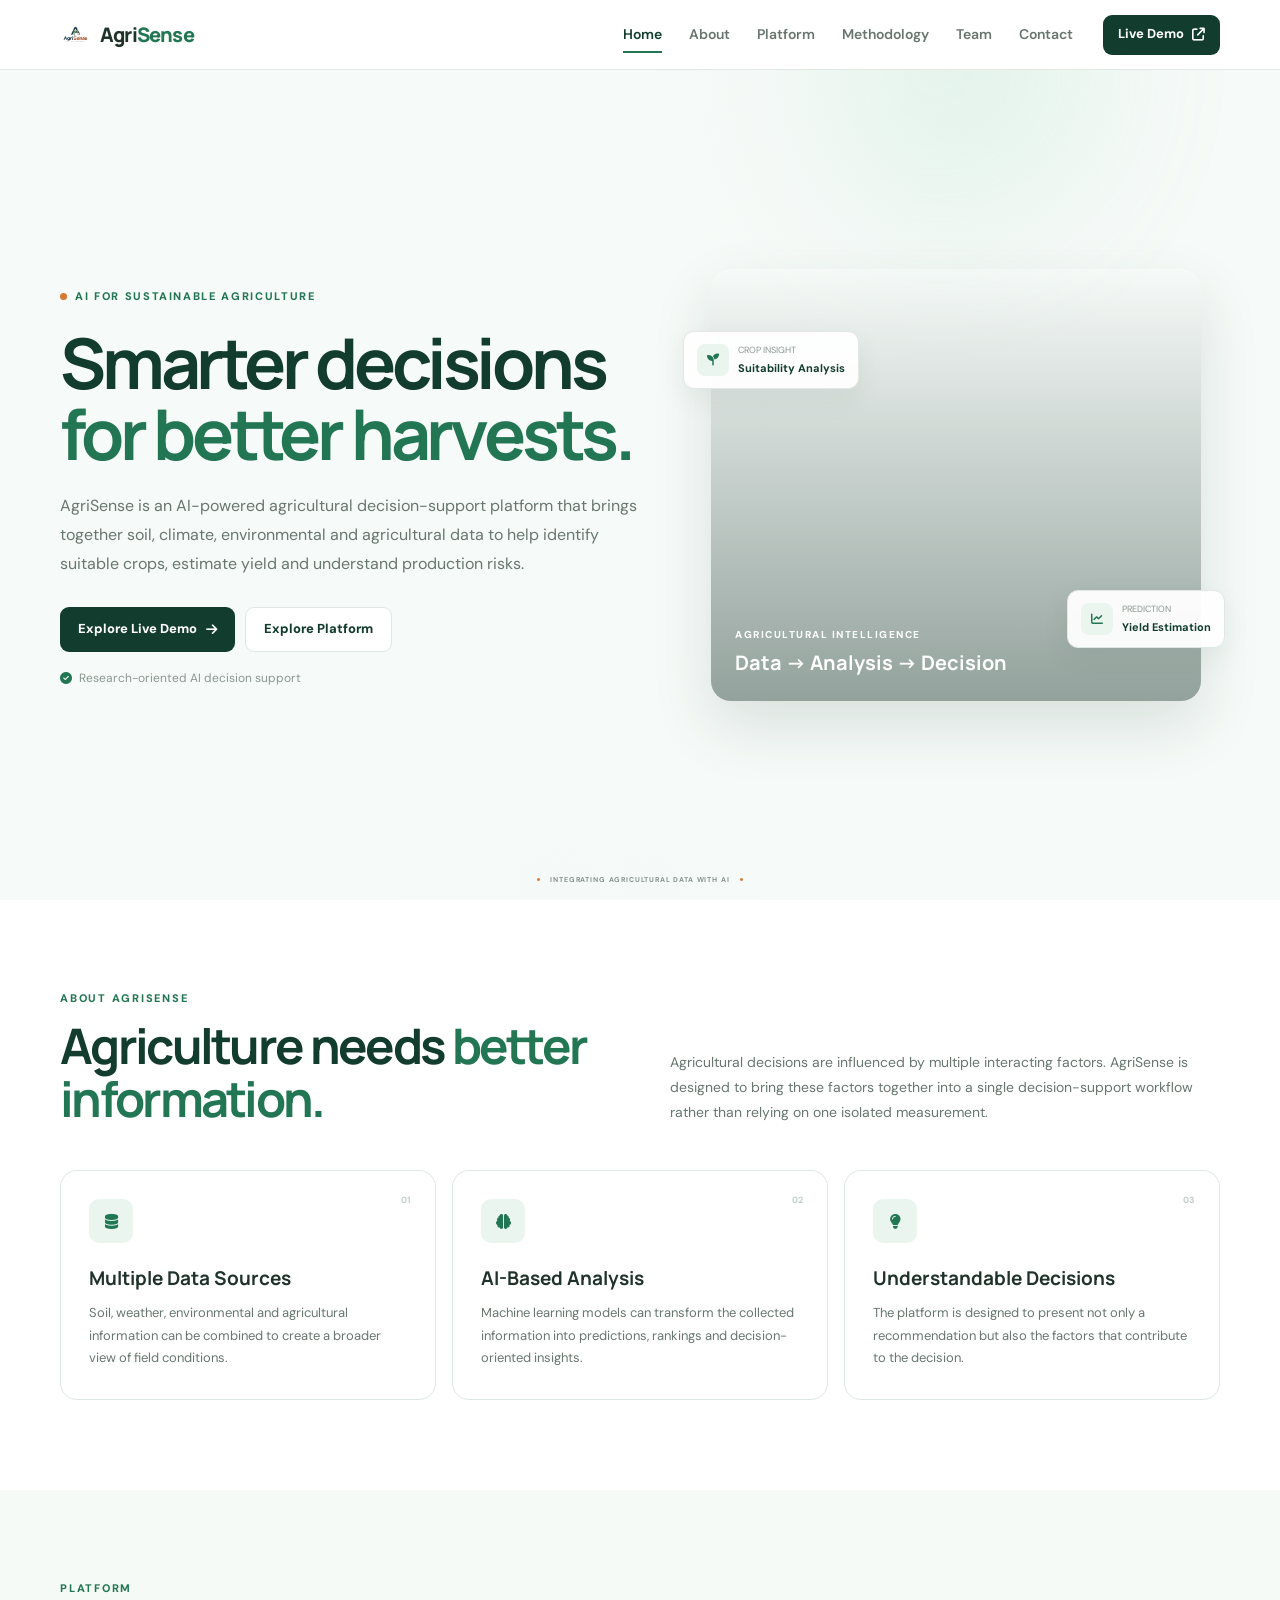
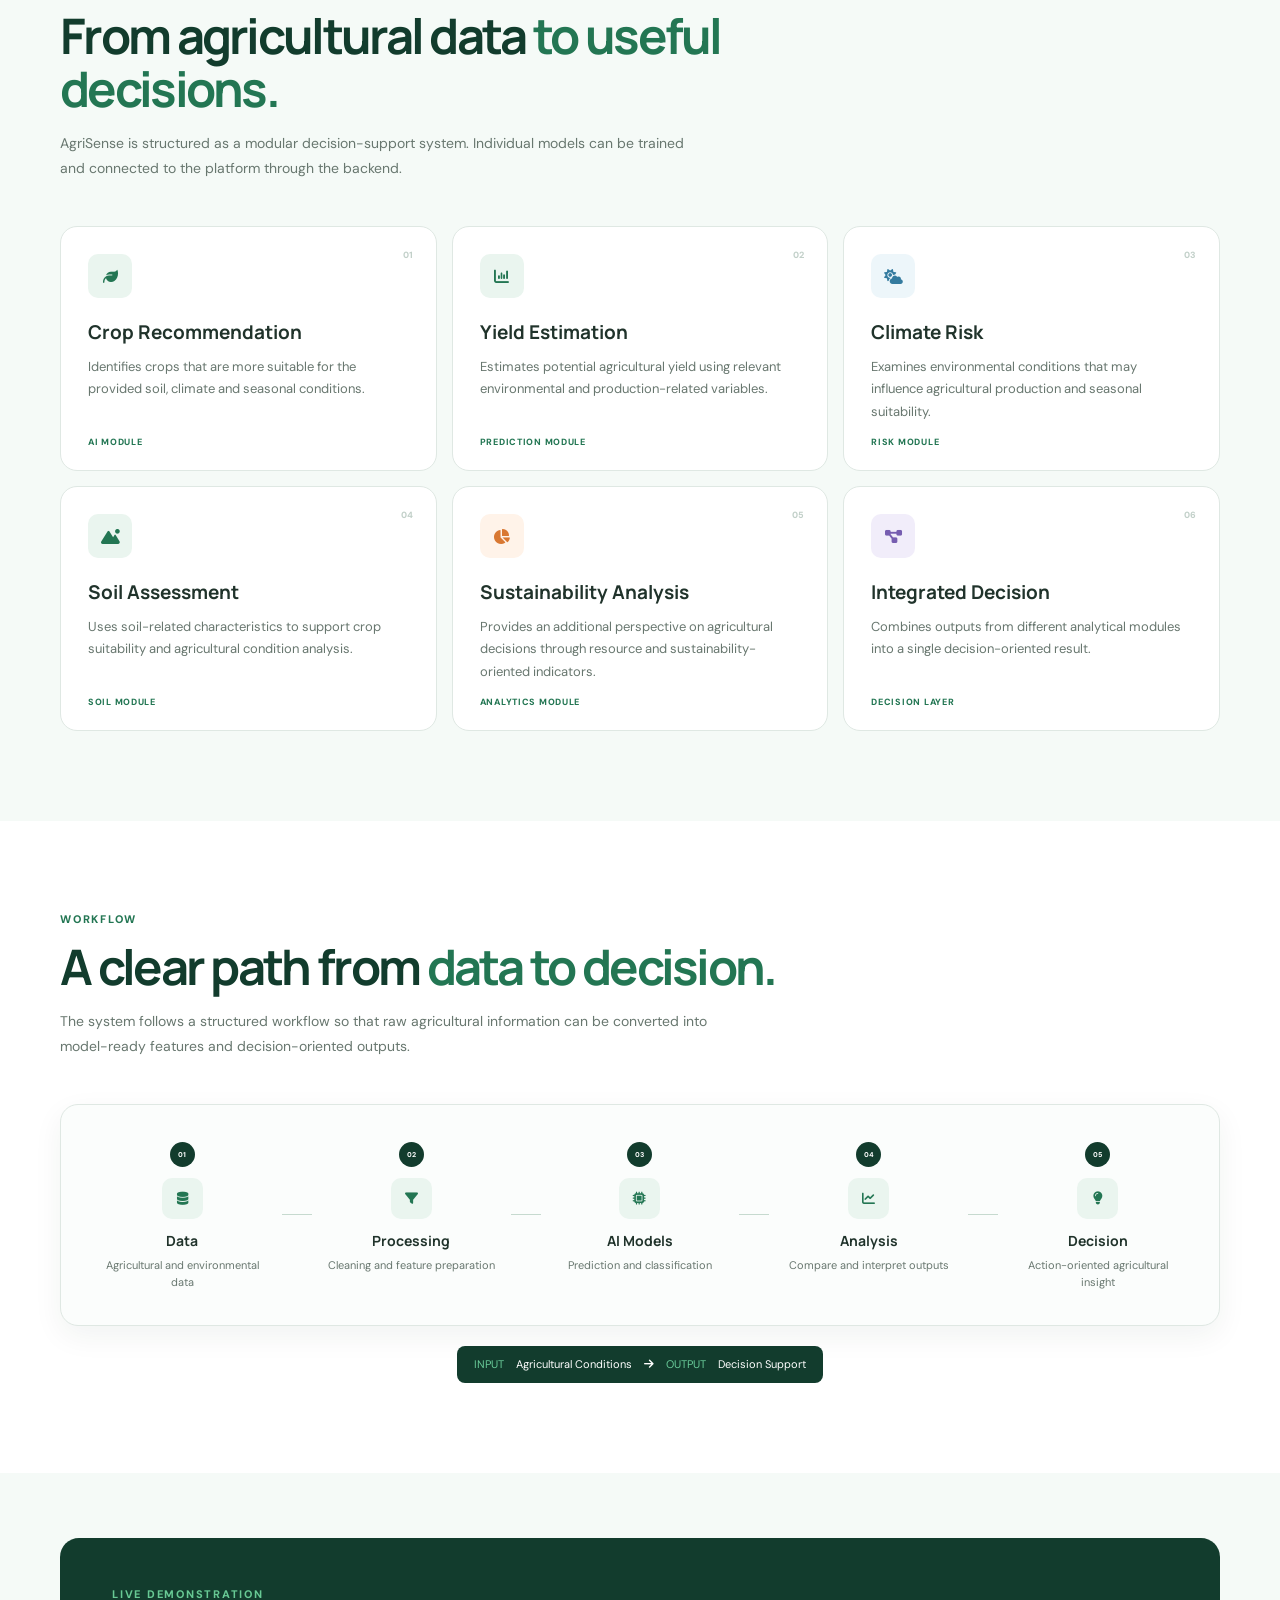
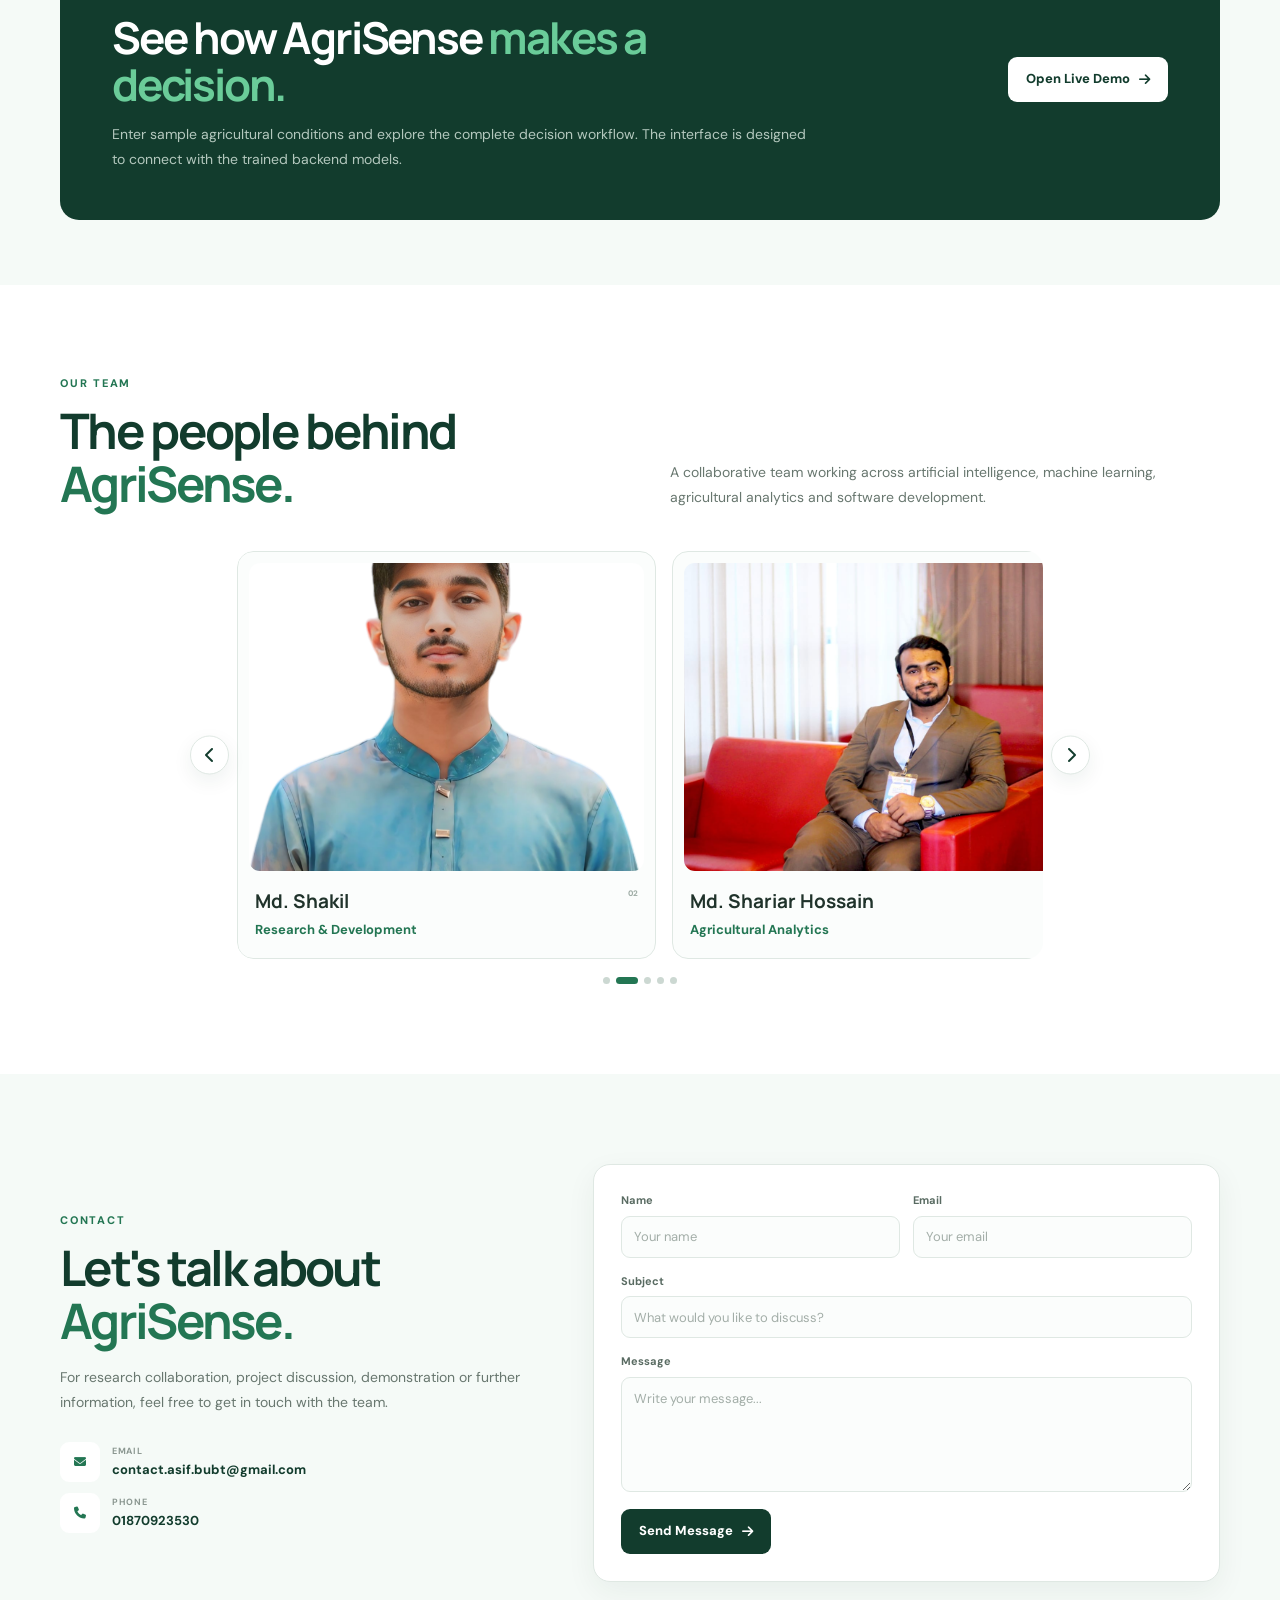
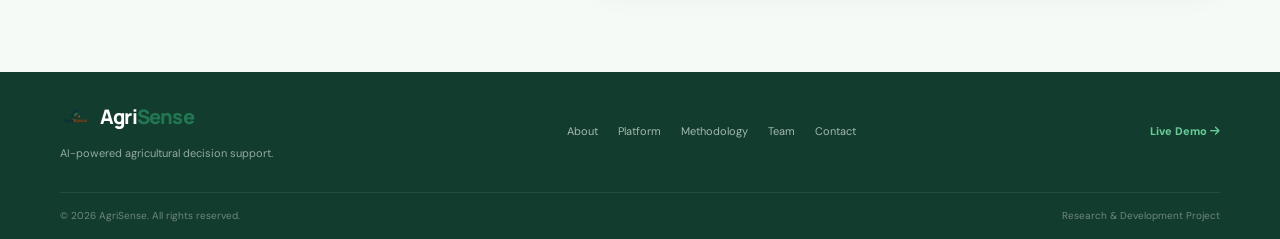
==== index.html @ 23642eed "Add AgriSense frontend" ====
<!DOCTYPE html>
<html lang="en">

<head>

    <meta charset="UTF-8">

    <meta
        name="viewport"
        content="width=device-width, initial-scale=1.0"
    >

    <title>
        AgriSense | AI-Powered Agricultural Intelligence
    </title>

    <meta
        name="description"
        content="AgriSense is an AI-powered agricultural decision-support platform for crop recommendation, yield analysis, climate risk assessment and sustainable agriculture."
    >

    <link rel="preconnect" href="https://fonts.googleapis.com">

    <link
        href="https://fonts.googleapis.com/css2?family=DM+Sans:wght@400;500;600;700&family=Manrope:wght@500;600;700;800&display=swap"
        rel="stylesheet"
    >

    <link
        rel="stylesheet"
        href="https://cdnjs.cloudflare.com/ajax/libs/font-awesome/6.5.2/css/all.min.css"
    >

    <link
        rel="stylesheet"
        href="css/style.css"
    >

</head>


<body>


<!-- =====================================================
     HEADER
===================================================== -->

<header class="site-header">

    <div class="container nav-container">

        <a
            href="#home"
            class="brand"
        >

            <img
                src="assets/logo.png"
                alt="AgriSense"
                class="brand-logo"
            >

            <span class="brand-name">
                Agri<span>Sense</span>
            </span>

        </a>


        <nav class="navigation">

            <a
                href="#home"
                class="active"
            >
                Home
            </a>

            <a href="#about">
                About
            </a>

            <a href="#platform">
                Platform
            </a>

            <a href="#methodology">
                Methodology
            </a>

            <a href="#team">
                Team
            </a>

            <a href="#contact">
                Contact
            </a>

        </nav>


        <a
            href="live-demo.html"
            class="nav-demo-btn"
        >

            Live Demo

            <i class="fa-solid fa-arrow-up-right-from-square"></i>

        </a>


        <button
            class="menu-button"
            id="menuButton"
            type="button"
            aria-label="Open menu"
        >

            <i class="fa-solid fa-bars"></i>

        </button>

    </div>

</header>



<main>


<!-- =====================================================
     HERO
===================================================== -->

<section
    class="hero"
    id="home"
>

    <div class="hero-background"></div>

    <div class="hero-glow hero-glow-one"></div>

    <div class="hero-glow hero-glow-two"></div>


    <div class="container hero-container">


        <div class="hero-content">

            <div class="eyebrow">

                <span class="eyebrow-dot"></span>

                AI FOR SUSTAINABLE AGRICULTURE

            </div>


            <h1>

                Smarter decisions

                <span>
                    for better harvests.
                </span>

            </h1>


            <p class="hero-description">

                AgriSense is an AI-powered agricultural
                decision-support platform that brings together
                soil, climate, environmental and agricultural
                data to help identify suitable crops, estimate
                yield and understand production risks.

            </p>


            <div class="hero-actions">

                <a
                    href="live-demo.html"
                    class="primary-btn"
                >

                    Explore Live Demo

                    <i class="fa-solid fa-arrow-right"></i>

                </a>


                <a
                    href="#platform"
                    class="secondary-btn"
                >

                    Explore Platform

                </a>

            </div>


            <div class="hero-note">

                <i class="fa-solid fa-circle-check"></i>

                Research-oriented AI decision support

            </div>

        </div>



        <div class="hero-visual">

            <div class="hero-image-card">

                <div class="hero-image-overlay"></div>


                <div class="hero-image-content">

                    <span>
                        AGRICULTURAL INTELLIGENCE
                    </span>

                    <strong>
                        Data → Analysis → Decision
                    </strong>

                </div>

            </div>


            <div class="floating-card floating-card-one">

                <div class="floating-icon">

                    <i class="fa-solid fa-seedling"></i>

                </div>

                <div>

                    <small>
                        CROP INSIGHT
                    </small>

                    <strong>
                        Suitability Analysis
                    </strong>

                </div>

            </div>


            <div class="floating-card floating-card-two">

                <div class="floating-icon">

                    <i class="fa-solid fa-chart-line"></i>

                </div>

                <div>

                    <small>
                        PREDICTION
                    </small>

                    <strong>
                        Yield Estimation
                    </strong>

                </div>

            </div>

        </div>

    </div>


    <div class="hero-bottom">

        <i class="fa-solid fa-circle"></i>

        INTEGRATING AGRICULTURAL DATA WITH AI

        <i class="fa-solid fa-circle"></i>

    </div>

</section>



<!-- =====================================================
     ABOUT
===================================================== -->

<section
    class="section about"
    id="about"
>

    <div class="container">

        <div class="section-intro">

            <div>

                <div class="section-label">
                    ABOUT AGRISENSE
                </div>

                <h2>

                    Agriculture needs

                    <span>
                        better information.
                    </span>

                </h2>

            </div>


            <p>

                Agricultural decisions are influenced by
                multiple interacting factors. AgriSense is
                designed to bring these factors together into
                a single decision-support workflow rather than
                relying on one isolated measurement.

            </p>

        </div>



        <div class="about-grid">

            <article class="about-card">

                <span class="card-number">
                    01
                </span>

                <div class="card-icon">

                    <i class="fa-solid fa-database"></i>

                </div>

                <h3>
                    Multiple Data Sources
                </h3>

                <p>

                    Soil, weather, environmental and
                    agricultural information can be combined
                    to create a broader view of field conditions.

                </p>

            </article>


            <article class="about-card">

                <span class="card-number">
                    02
                </span>

                <div class="card-icon">

                    <i class="fa-solid fa-brain"></i>

                </div>

                <h3>
                    AI-Based Analysis
                </h3>

                <p>

                    Machine learning models can transform
                    the collected information into predictions,
                    rankings and decision-oriented insights.

                </p>

            </article>


            <article class="about-card">

                <span class="card-number">
                    03
                </span>

                <div class="card-icon">

                    <i class="fa-solid fa-lightbulb"></i>

                </div>

                <h3>
                    Understandable Decisions
                </h3>

                <p>

                    The platform is designed to present not
                    only a recommendation but also the factors
                    that contribute to the decision.

                </p>

            </article>

        </div>

    </div>

</section>



<!-- =====================================================
     PLATFORM
===================================================== -->

<section
    class="section platform"
    id="platform"
>

    <div class="container">

        <div class="section-heading">

            <div class="section-label">
                PLATFORM
            </div>

            <h2>

                From agricultural data

                <span>
                    to useful decisions.
                </span>

            </h2>

            <p>

                AgriSense is structured as a modular
                decision-support system. Individual models
                can be trained and connected to the platform
                through the backend.

            </p>

        </div>



        <div class="platform-grid">


            <article class="platform-card">

                <span class="platform-number">
                    01
                </span>

                <div class="platform-icon">

                    <i class="fa-solid fa-leaf"></i>

                </div>

                <h3>
                    Crop Recommendation
                </h3>

                <p>

                    Identifies crops that are more suitable
                    for the provided soil, climate and
                    seasonal conditions.

                </p>

                <span class="platform-link">
                    AI MODULE
                </span>

            </article>



            <article class="platform-card">

                <span class="platform-number">
                    02
                </span>

                <div class="platform-icon">

                    <i class="fa-solid fa-chart-column"></i>

                </div>

                <h3>
                    Yield Estimation
                </h3>

                <p>

                    Estimates potential agricultural yield
                    using relevant environmental and
                    production-related variables.

                </p>

                <span class="platform-link">
                    PREDICTION MODULE
                </span>

            </article>



            <article class="platform-card">

                <span class="platform-number">
                    03
                </span>

                <div class="platform-icon">

                    <i class="fa-solid fa-cloud-sun"></i>

                </div>

                <h3>
                    Climate Risk
                </h3>

                <p>

                    Examines environmental conditions that
                    may influence agricultural production
                    and seasonal suitability.

                </p>

                <span class="platform-link">
                    RISK MODULE
                </span>

            </article>



            <article class="platform-card">

                <span class="platform-number">
                    04
                </span>

                <div class="platform-icon">

                    <i class="fa-solid fa-mountain-sun"></i>

                </div>

                <h3>
                    Soil Assessment
                </h3>

                <p>

                    Uses soil-related characteristics to
                    support crop suitability and agricultural
                    condition analysis.

                </p>

                <span class="platform-link">
                    SOIL MODULE
                </span>

            </article>



            <article class="platform-card">

                <span class="platform-number">
                    05
                </span>

                <div class="platform-icon">

                    <i class="fa-solid fa-chart-pie"></i>

                </div>

                <h3>
                    Sustainability Analysis
                </h3>

                <p>

                    Provides an additional perspective on
                    agricultural decisions through resource
                    and sustainability-oriented indicators.

                </p>

                <span class="platform-link">
                    ANALYTICS MODULE
                </span>

            </article>



            <article class="platform-card">

                <span class="platform-number">
                    06
                </span>

                <div class="platform-icon">

                    <i class="fa-solid fa-diagram-project"></i>

                </div>

                <h3>
                    Integrated Decision
                </h3>

                <p>

                    Combines outputs from different analytical
                    modules into a single decision-oriented
                    result.

                </p>

                <span class="platform-link">
                    DECISION LAYER
                </span>

            </article>


        </div>

    </div>

</section>



<!-- =====================================================
     METHODOLOGY
===================================================== -->

<section
    class="section methodology"
    id="methodology"
>

    <div class="container">

        <div class="section-heading">

            <div class="section-label">
                WORKFLOW
            </div>

            <h2>

                A clear path from

                <span>
                    data to decision.
                </span>

            </h2>

            <p>

                The system follows a structured workflow
                so that raw agricultural information can be
                converted into model-ready features and
                decision-oriented outputs.

            </p>

        </div>



        <div class="method-flow">


            <div class="method-step">

                <span class="method-number">
                    01
                </span>

                <div class="method-icon">

                    <i class="fa-solid fa-database"></i>

                </div>

                <h3>
                    Data
                </h3>

                <p>
                    Agricultural and environmental data
                </p>

            </div>


            <div class="method-line"></div>


            <div class="method-step">

                <span class="method-number">
                    02
                </span>

                <div class="method-icon">

                    <i class="fa-solid fa-filter"></i>

                </div>

                <h3>
                    Processing
                </h3>

                <p>
                    Cleaning and feature preparation
                </p>

            </div>


            <div class="method-line"></div>


            <div class="method-step">

                <span class="method-number">
                    03
                </span>

                <div class="method-icon">

                    <i class="fa-solid fa-microchip"></i>

                </div>

                <h3>
                    AI Models
                </h3>

                <p>
                    Prediction and classification
                </p>

            </div>


            <div class="method-line"></div>


            <div class="method-step">

                <span class="method-number">
                    04
                </span>

                <div class="method-icon">

                    <i class="fa-solid fa-chart-line"></i>

                </div>

                <h3>
                    Analysis
                </h3>

                <p>
                    Compare and interpret outputs
                </p>

            </div>


            <div class="method-line"></div>


            <div class="method-step">

                <span class="method-number">
                    05
                </span>

                <div class="method-icon">

                    <i class="fa-solid fa-lightbulb"></i>

                </div>

                <h3>
                    Decision
                </h3>

                <p>
                    Action-oriented agricultural insight
                </p>

            </div>


        </div>



        <div class="method-summary">

            <div>

                <span>
                    INPUT
                </span>

                Agricultural Conditions

                <i class="fa-solid fa-arrow-right"></i>

                <span>
                    OUTPUT
                </span>

                Decision Support

            </div>

        </div>

    </div>

</section>



<!-- =====================================================
     LIVE DEMO CTA
===================================================== -->

<section class="demo-cta">

    <div class="container">

        <div class="demo-cta-box">

            <div class="demo-cta-content">

                <div class="section-label">
                    LIVE DEMONSTRATION
                </div>

                <h2>

                    See how AgriSense

                    <span>
                        makes a decision.
                    </span>

                </h2>

                <p>

                    Enter sample agricultural conditions
                    and explore the complete decision workflow.
                    The interface is designed to connect with
                    the trained backend models.

                </p>

            </div>


            <a
                href="live-demo.html"
                class="primary-btn light-btn"
            >

                Open Live Demo

                <i class="fa-solid fa-arrow-right"></i>

            </a>

        </div>

    </div>

</section>



<!-- =====================================================
     TEAM
===================================================== -->

<section
    class="section team"
    id="team"
>

    <div class="container">


        <div class="team-heading">

            <div>

                <div class="section-label">
                    OUR TEAM
                </div>

                <h2>

                    The people behind

                    <span>
                        AgriSense.
                    </span>

                </h2>

            </div>


            <p>

                A collaborative team working across
                artificial intelligence, machine learning,
                agricultural analytics and software
                development.

            </p>

        </div>



        <div class="team-carousel">


            <button
                class="team-arrow team-prev"
                id="teamPrev"
                type="button"
                aria-label="Previous team members"
            >

                <i class="fa-solid fa-chevron-left"></i>

            </button>


            <div class="team-window">

                <div
                    class="team-track"
                    id="teamTrack"
                >


                    <!-- MEMBER 01 -->

                    <article class="team-member">

                        <div class="member-photo">

                            <img
                                src="assets/asif.png"
                                alt="Asif Al Amin"
                                loading="lazy"
                            >

                        </div>


                        <div class="member-info">

                            <span class="member-number">
                                01
                            </span>

                            <h3>
                                Asif Al Amin
                            </h3>

                            <p>
                                AI & Machine Learning
                            </p>

                        </div>

                    </article>



                    <!-- MEMBER 02 -->

                    <article class="team-member">

                        <div class="member-photo">

                            <img
                                src="assets/shakil.png"
                                alt="Md. Shakil"
                                loading="lazy"
                            >

                        </div>


                        <div class="member-info">

                            <span class="member-number">
                                02
                            </span>

                            <h3>
                                Md. Shakil
                            </h3>

                            <p>
                                Research & Development
                            </p>

                        </div>

                    </article>



                    <!-- MEMBER 03 -->

                    <article class="team-member">

                        <div class="member-photo">

                            <img
                                src="assets/shariar.png"
                                alt="Md. Shariar Hossain"
                                loading="lazy"
                            >

                        </div>


                        <div class="member-info">

                            <span class="member-number">
                                03
                            </span>

                            <h3>
                                Md. Shariar Hossain
                            </h3>

                            <p>
                                Agricultural Analytics
                            </p>

                        </div>

                    </article>



                    <!-- MEMBER 04 -->

                    <article class="team-member">

                        <div class="member-photo">

                            <img
                                src="assets/afique.png"
                                alt="Afique Ahammed Khan Imon"
                                loading="lazy"
                            >

                        </div>


                        <div class="member-info">

                            <span class="member-number">
                                04
                            </span>

                            <h3>
                                Afique Ahammed Khan Imon
                            </h3>

                            <p>
                                Research & Development
                            </p>

                        </div>

                    </article>



                    <!-- MEMBER 05 -->

                    <article class="team-member">

                        <div class="member-photo">

                            <img
                                src="assets/sabbir.png"
                                alt="Md. Sabbir Hossen"
                                loading="lazy"
                            >

                        </div>


                        <div class="member-info">

                            <span class="member-number">
                                05
                            </span>

                            <h3>
                                Md. Sabbir Hossen
                            </h3>

                            <p>
                                AI & Machine Learning
                            </p>

                        </div>

                    </article>


                </div>

            </div>


            <button
                class="team-arrow team-next"
                id="teamNext"
                type="button"
                aria-label="Next team members"
            >

                <i class="fa-solid fa-chevron-right"></i>

            </button>


        </div>


        <div
            class="team-dots"
            id="teamDots"
        ></div>


    </div>

</section>



<!-- =====================================================
     CONTACT
===================================================== -->

<section
    class="section contact"
    id="contact"
>

    <div class="container">

        <div class="contact-grid">


            <div class="contact-info">

                <div class="section-label">
                    CONTACT
                </div>


                <h2>

                    Let's talk about

                    <span>
                        AgriSense.
                    </span>

                </h2>


                <p>

                    For research collaboration, project
                    discussion, demonstration or further
                    information, feel free to get in touch
                    with the team.

                </p>


                <div class="contact-details">


                    <a
                        href="mailto:contact.asif.bubt@gmail.com"
                        class="contact-item"
                    >

                        <span class="contact-icon">

                            <i class="fa-solid fa-envelope"></i>

                        </span>

                        <span>

                            <small>
                                EMAIL
                            </small>

                            <strong>
                                contact.asif.bubt@gmail.com
                            </strong>

                        </span>

                    </a>


                    <a
                        href="tel:01870923530"
                        class="contact-item"
                    >

                        <span class="contact-icon">

                            <i class="fa-solid fa-phone"></i>

                        </span>

                        <span>

                            <small>
                                PHONE
                            </small>

                            <strong>
                                01870923530
                            </strong>

                        </span>

                    </a>


                </div>

            </div>



            <div class="contact-form-box">

                <form
                    class="contact-form"
                    id="contactForm"
                >

                    <div class="form-row">


                        <div class="form-group">

                            <label for="name">
                                Name
                            </label>

                            <input
                                type="text"
                                id="name"
                                name="name"
                                placeholder="Your name"
                                required
                            >

                        </div>


                        <div class="form-group">

                            <label for="email">
                                Email
                            </label>

                            <input
                                type="email"
                                id="email"
                                name="email"
                                placeholder="Your email"
                                required
                            >

                        </div>


                    </div>


                    <div class="form-group">

                        <label for="subject">
                            Subject
                        </label>

                        <input
                            type="text"
                            id="subject"
                            name="subject"
                            placeholder="What would you like to discuss?"
                            required
                        >

                    </div>


                    <div class="form-group">

                        <label for="message">
                            Message
                        </label>

                        <textarea
                            id="message"
                            name="message"
                            placeholder="Write your message..."
                            required
                        ></textarea>

                    </div>


                    <button
                        type="submit"
                        class="primary-btn form-submit"
                    >

                        Send Message

                        <i class="fa-solid fa-arrow-right"></i>

                    </button>


                </form>

            </div>


        </div>

    </div>

</section>


</main>



<!-- =====================================================
     FOOTER
===================================================== -->

<footer class="site-footer">

    <div class="container footer-main">


        <div class="footer-brand">

            <a
                href="#home"
                class="brand"
            >

                <img
                    src="assets/logo.png"
                    alt="AgriSense"
                    class="brand-logo"
                >

                <span class="brand-name">
                    Agri<span>Sense</span>
                </span>

            </a>


            <p>
                AI-powered agricultural decision support.
            </p>

        </div>


        <div class="footer-links">

            <a href="#about">
                About
            </a>

            <a href="#platform">
                Platform
            </a>

            <a href="#methodology">
                Methodology
            </a>

            <a href="#team">
                Team
            </a>

            <a href="#contact">
                Contact
            </a>

        </div>


        <a
            href="live-demo.html"
            class="footer-demo"
        >

            Live Demo

            <i class="fa-solid fa-arrow-right"></i>

        </a>


    </div>


    <div class="container footer-bottom">

        <span>
            © 2026 AgriSense. All rights reserved.
        </span>

        <span>
            Research & Development Project
        </span>

    </div>

</footer>



<script src="js/app.js"></script>

</body>

</html>
---- css/style.css ----
:root {
    --green-dark: #123c2d;
    --green: #237653;
    --green-light: #eaf5ef;
    --green-soft: #f5faf7;

    --orange: #d97832;

    --text: #20332b;
    --text-soft: #68776f;
    --text-light: #8b9791;

    --white: #ffffff;
    --border: #dfe8e3;

    --container: 1160px;

    --shadow:
        0 10px 30px rgba(20, 55, 42, 0.06);

    --shadow-hover:
        0 16px 38px rgba(20, 55, 42, 0.10);
}


/* =========================================================
   RESET
========================================================= */

* {
    margin: 0;
    padding: 0;
    box-sizing: border-box;
}

html {
    scroll-behavior: smooth;
}

body {
    font-family: "DM Sans", sans-serif;

    color: var(--text);

    background: var(--white);

    line-height: 1.6;

    overflow-x: hidden;
}

button,
input,
textarea,
select {
    font: inherit;
}

button {
    border: none;
}

a {
    color: inherit;
    text-decoration: none;
}

img {
    display: block;
    max-width: 100%;
}

::selection {
    background: var(--green);
    color: white;
}


/* =========================================================
   COMMON
========================================================= */

.container {
    width: min(
        calc(100% - 40px),
        var(--container)
    );

    margin: auto;
}

.section {
    padding: 90px 0;
}

.section-label {
    color: var(--green);

    font-size: 10px;

    font-weight: 800;

    letter-spacing: 0.16em;

    text-transform: uppercase;
}


/* =========================================================
   HEADER
========================================================= */

.site-header {
    position: sticky;

    top: 0;

    z-index: 1000;

    height: 70px;

    background: rgba(255, 255, 255, 0.96);

    border-bottom: 1px solid var(--border);

    backdrop-filter: blur(10px);
}

.nav-container {
    height: 100%;

    display: flex;

    align-items: center;

    gap: 30px;
}


/* LOGO */

.brand {
    display: inline-flex;

    align-items: center;

    gap: 9px;

    flex-shrink: 0;

    font-family: "Manrope", sans-serif;

    font-size: 20px;

    font-weight: 800;

    letter-spacing: -0.04em;
}

.brand-logo {
    width: 31px;
    height: 31px;

    object-fit: contain;
}

.brand-name {
    color: var(--text);
}

.brand-name span {
    color: var(--green);
}


/* NAVIGATION */

.navigation {
    display: flex;

    align-items: center;

    gap: 27px;

    margin-left: auto;
}

.navigation a {
    position: relative;

    color: #68766f;

    font-size: 11px;

    font-weight: 600;

    transition: color 0.25s ease;
}

.navigation a::after {
    content: "";

    position: absolute;

    left: 0;

    bottom: -7px;

    width: 0;

    height: 2px;

    background: var(--green);

    transition: width 0.25s ease;
}

.navigation a:hover,
.navigation a.active {
    color: var(--green-dark);
}

.navigation a:hover::after,
.navigation a.active::after {
    width: 100%;
}


/* DEMO BUTTON */

.nav-demo-btn {
    display: inline-flex;

    align-items: center;

    justify-content: center;

    gap: 8px;

    min-height: 40px;

    padding: 0 15px;

    border-radius: 9px;

    background: var(--green-dark);

    color: white;

    font-size: 10px;

    font-weight: 700;

    transition: 0.25s ease;
}

.nav-demo-btn:hover {
    background: var(--green);

    transform: translateY(-1px);
}


/* MOBILE MENU */

.menu-button {
    display: none;

    width: 38px;
    height: 38px;

    align-items: center;

    justify-content: center;

    margin-left: auto;

    border-radius: 9px;

    background: var(--green-light);

    color: var(--green-dark);

    cursor: pointer;
}


/* =========================================================
   HERO
========================================================= */

.hero {
    position: relative;

    min-height: calc(100vh - 70px);

    display: flex;

    align-items: center;

    overflow: hidden;

    background: #f6faf8;
}

.hero-background {
    position: absolute;

    top: 0;

    right: 0;

    width: 52%;

    height: 100%;

    background:
        url("../assets/hero.jpg")
        center / cover no-repeat;

    opacity: 0.75;

    animation:
        heroMove 14s ease-in-out infinite alternate;
}

@keyframes heroMove {

    from {
        background-position: 50% 50%;
        transform: scale(1);
    }

    to {
        background-position: 54% 48%;
        transform: scale(1.035);
    }

}

.hero::after {
    content: "";

    position: absolute;

    inset: 0;

    background:
        linear-gradient(
            90deg,
            #f6faf8 0%,
            #f6faf8 30%,
            rgba(246,250,248,.92) 48%,
            rgba(246,250,248,.2) 75%,
            rgba(246,250,248,0) 100%
        );
}

.hero-container {
    position: relative;

    z-index: 2;

    width: min(
        calc(100% - 40px),
        var(--container)
    );

    margin: auto;

    display: grid;

    grid-template-columns: 1.05fr .95fr;

    align-items: center;

    gap: 50px;

    min-height: calc(100vh - 70px);
}

.hero-content {
    max-width: 650px;

    padding: 70px 0;
}

.eyebrow {
    display: inline-flex;

    align-items: center;

    gap: 8px;

    color: var(--green);

    font-size: 10px;

    font-weight: 800;

    letter-spacing: .15em;
}

.eyebrow-dot {
    width: 7px;
    height: 7px;

    border-radius: 50%;

    background: var(--orange);
}

.hero h1 {
    margin-top: 19px;

    font-family: "Manrope", sans-serif;

    font-size: clamp(
        45px,
        5.5vw,
        70px
    );

    line-height: 1.02;

    letter-spacing: -.06em;

    color: var(--green-dark);
}

.hero h1 span {
    display: block;

    color: var(--green);
}

.hero-description {
    max-width: 610px;

    margin-top: 23px;

    color: var(--text-soft);

    font-size: 14px;

    line-height: 1.85;
}

.hero-actions {
    display: flex;

    flex-wrap: wrap;

    gap: 10px;

    margin-top: 28px;
}

.primary-btn,
.secondary-btn {
    display: inline-flex;

    align-items: center;

    justify-content: center;

    gap: 9px;

    min-height: 45px;

    padding: 0 18px;

    border-radius: 9px;

    font-size: 10px;

    font-weight: 800;

    transition: .25s ease;
}

.primary-btn {
    background: var(--green-dark);

    color: white;
}

.primary-btn:hover {
    background: var(--green);

    transform: translateY(-2px);
}

.secondary-btn {
    border: 1px solid var(--border);

    background: white;

    color: var(--green-dark);
}

.secondary-btn:hover {
    border-color: var(--green);

    transform: translateY(-2px);
}

.hero-note {
    display: flex;

    align-items: center;

    gap: 7px;

    margin-top: 17px;

    color: var(--text-light);

    font-size: 9px;
}

.hero-note i {
    color: var(--green);
}


/* HERO IMAGE */

.hero-visual {
    position: relative;

    min-height: 480px;

    display: flex;

    align-items: center;

    justify-content: center;
}

.hero-image-card {
    position: relative;

    width: min(
        490px,
        100%
    );

    aspect-ratio: 1 / .88;

    overflow: hidden;

    border-radius: 20px;

    background:
        url("../assets/hero.jpg")
        center / cover no-repeat;

    box-shadow:
        0 25px 60px rgba(24,60,45,.13);
}

.hero-image-card::after {
    content: "";

    position: absolute;

    inset: 0;

    background:
        linear-gradient(
            180deg,
            rgba(10,40,29,0),
            rgba(10,40,29,.42)
        );
}

.hero-image-overlay {
    position: absolute;

    inset: 0;

    z-index: 1;
}

.hero-image-content {
    position: absolute;

    z-index: 2;

    left: 24px;

    bottom: 22px;

    color: white;
}

.hero-image-content span {
    display: block;

    font-size: 8px;

    font-weight: 800;

    letter-spacing: .15em;
}

.hero-image-content strong {
    display: block;

    margin-top: 4px;

    font-family: "Manrope", sans-serif;

    font-size: 18px;
}


/* FLOATING INFO */

.floating-card {
    position: absolute;

    z-index: 5;

    display: flex;

    align-items: center;

    gap: 9px;

    padding: 11px 13px;

    border: 1px solid var(--border);

    border-radius: 11px;

    background: rgba(255,255,255,.94);

    box-shadow: var(--shadow);

    animation:
        floatCard 5s ease-in-out infinite alternate;
}

.floating-card-one {
    top: 18%;

    left: -10px;
}

.floating-card-two {
    right: -5px;

    bottom: 16%;

    animation-delay: -2s;
}

.floating-icon {
    width: 32px;
    height: 32px;

    display: grid;

    place-items: center;

    border-radius: 8px;

    background: var(--green-light);

    color: var(--green);

    font-size: 12px;
}

.floating-card small,
.floating-card strong {
    display: block;
}

.floating-card small {
    color: var(--text-light);

    font-size: 7px;
}

.floating-card strong {
    margin-top: 2px;

    color: var(--green-dark);

    font-size: 9px;
}

@keyframes floatCard {

    from {
        transform: translateY(0);
    }

    to {
        transform: translateY(-8px);
    }

}

.hero-glow {
    position: absolute;

    width: 300px;
    height: 300px;

    border-radius: 50%;

    filter: blur(80px);

    opacity: .18;

    pointer-events: none;
}

.hero-glow-one {
    top: -150px;
    right: 15%;

    background: #6fc99b;
}

.hero-glow-two {
    bottom: -160px;
    left: 25%;

    background: #8ec6dd;
}

.hero-bottom {
    position: absolute;

    z-index: 5;

    bottom: 15px;

    left: 0;

    width: 100%;

    display: flex;

    justify-content: center;

    align-items: center;

    gap: 10px;

    color: #84928b;

    font-size: 7px;

    font-weight: 700;

    letter-spacing: .12em;
}

.hero-bottom i {
    color: var(--orange);

    font-size: 3px;
}


/* =========================================================
   SECTION HEADINGS
========================================================= */

.section-intro {
    display: grid;

    grid-template-columns: 1fr 1fr;

    gap: 60px;

    align-items: end;

    margin-bottom: 45px;
}

.section-intro h2,
.section-heading h2,
.team-heading h2,
.contact-info h2 {
    margin-top: 12px;

    font-family: "Manrope", sans-serif;

    font-size: clamp(
        32px,
        4vw,
        49px
    );

    line-height: 1.08;

    letter-spacing: -.055em;

    color: var(--green-dark);
}

.section-intro h2 span,
.section-heading h2 span,
.team-heading h2 span,
.contact-info h2 span {
    color: var(--green);
}

.section-intro > p,
.section-heading > p,
.team-heading > p {
    color: var(--text-soft);

    font-size: 12px;

    line-height: 1.85;
}


/* =========================================================
   ABOUT
========================================================= */

.about {
    background: white;
}

.about-grid {
    display: grid;

    grid-template-columns:
        repeat(3,1fr);

    gap: 16px;
}

.about-card {
    position: relative;

    min-height: 230px;

    padding: 28px;

    border: 1px solid var(--border);

    border-radius: 17px;

    background: white;

    transition:
        transform .25s ease,
        box-shadow .25s ease;
}

.about-card:hover {
    transform: translateY(-4px);

    box-shadow: var(--shadow-hover);
}

.card-number {
    position: absolute;

    top: 22px;

    right: 24px;

    color: #c2d0c9;

    font-size: 9px;

    font-weight: 800;
}

.card-icon {
    width: 44px;
    height: 44px;

    display: grid;

    place-items: center;

    border-radius: 10px;

    background: var(--green-light);

    color: var(--green);

    font-size: 15px;
}

.about-card h3 {
    margin-top: 20px;

    font-family: "Manrope", sans-serif;

    font-size: 16px;
}

.about-card p {
    margin-top: 8px;

    color: var(--text-soft);

    font-size: 10px;

    line-height: 1.75;
}


/* =========================================================
   PLATFORM
========================================================= */

.platform {
    background: var(--green-soft);
}

.section-heading {
    max-width: 720px;

    margin-bottom: 45px;
}

.section-heading > p {
    margin-top: 15px;

    max-width: 650px;
}

.platform-grid {
    display: grid;

    grid-template-columns:
        repeat(3,1fr);

    gap: 15px;
}

.platform-card {
    position: relative;

    min-height: 245px;

    padding: 27px;

    border: 1px solid var(--border);

    border-radius: 17px;

    background: white;

    transition:
        transform .25s ease,
        box-shadow .25s ease;
}

.platform-card:hover {
    transform: translateY(-4px);

    box-shadow: var(--shadow-hover);
}

.platform-number {
    position: absolute;

    top: 21px;

    right: 23px;

    color: #c2d0c9;

    font-size: 9px;

    font-weight: 800;
}

.platform-icon {
    width: 44px;
    height: 44px;

    display: grid;

    place-items: center;

    border-radius: 10px;

    background: var(--green-light);

    color: var(--green);

    font-size: 15px;
}

.platform-card:nth-child(3) .platform-icon {
    background: #edf6fa;

    color: #347b9f;
}

.platform-card:nth-child(5) .platform-icon {
    background: #fff3e9;

    color: var(--orange);
}

.platform-card:nth-child(6) .platform-icon {
    background: #f1edfa;

    color: #765db0;
}

.platform-card h3 {
    margin-top: 19px;

    font-family: "Manrope", sans-serif;

    font-size: 16px;
}

.platform-card p {
    margin-top: 8px;

    color: var(--text-soft);

    font-size: 10px;

    line-height: 1.75;
}

.platform-link {
    position: absolute;

    bottom: 21px;

    left: 27px;

    color: var(--green);

    font-size: 8px;

    font-weight: 800;

    letter-spacing: .08em;
}


/* =========================================================
   METHODOLOGY
========================================================= */

.methodology {
    background: white;
}

.method-flow {
    display: flex;

    align-items: stretch;

    padding: 22px;

    border: 1px solid var(--border);

    border-radius: 18px;

    background: #fbfdfc;

    box-shadow: var(--shadow);
}

.method-step {
    flex: 1;

    padding: 12px;

    text-align: center;
}

.method-number {
    display: inline-flex;

    align-items: center;

    justify-content: center;

    width: 25px;
    height: 25px;

    border-radius: 50%;

    background: var(--green-dark);

    color: white;

    font-size: 7px;

    font-weight: 800;
}

.method-icon {
    width: 41px;
    height: 41px;

    display: grid;

    place-items: center;

    margin: 11px auto 0;

    border-radius: 10px;

    background: var(--green-light);

    color: var(--green);

    font-size: 13px;
}

.method-step h3 {
    margin-top: 11px;

    font-family: "Manrope", sans-serif;

    font-size: 12px;
}

.method-step p {
    margin-top: 4px;

    color: var(--text-soft);

    font-size: 8px;

    line-height: 1.55;
}

.method-line {
    width: 30px;

    height: 1px;

    align-self: center;

    background: #c6dacf;
}

.method-summary {
    margin-top: 20px;

    text-align: center;
}

.method-summary > div {
    display: inline-flex;

    align-items: center;

    gap: 12px;

    padding: 10px 17px;

    border-radius: 8px;

    background: var(--green-dark);

    color: white;

    font-size: 8px;
}

.method-summary span {
    color: #69cb99;
}


/* =========================================================
   DEMO CTA
========================================================= */

.demo-cta {
    padding: 65px 0;

    background: var(--green-soft);
}

.demo-cta-box {
    display: flex;

    align-items: center;

    justify-content: space-between;

    gap: 40px;

    padding: 48px 52px;

    border-radius: 19px;

    background: var(--green-dark);

    color: white;
}

.demo-cta-content {
    max-width: 700px;
}

.demo-cta-content .section-label {
    color: #67c994;
}

.demo-cta h2 {
    margin-top: 10px;

    font-family: "Manrope", sans-serif;

    font-size: clamp(
        30px,
        4vw,
        44px
    );

    line-height: 1.08;

    letter-spacing: -.05em;
}

.demo-cta h2 span {
    color: #6acc99;
}

.demo-cta p {
    margin-top: 13px;

    color: #b4c8be;

    font-size: 11px;

    line-height: 1.8;
}

.light-btn {
    flex-shrink: 0;

    background: white;

    color: var(--green-dark);
}

.light-btn:hover {
    background: var(--green-light);
}


/* =========================================================
   TEAM
========================================================= */

.team {
    background: white;
}

.team-heading {
    display: grid;

    grid-template-columns: 1fr 1fr;

    gap: 60px;

    align-items: end;

    margin-bottom: 40px;
}

.team-carousel {
    position: relative;

    width: 100%;

    max-width: 900px;

    margin: auto;

    padding: 0 47px;
}

.team-window {
    width: 100%;

    overflow: hidden;

    border-radius: 17px;
}

.team-track {
    display: flex;

    gap: 16px;

    width: max-content;

    transition:
        transform .7s cubic-bezier(
            .22,
            .61,
            .36,
            1
        );
}

.team-member {
    flex: 0 0 419px;

    width: 419px;

    padding: 11px;

    border: 1px solid var(--border);

    border-radius: 16px;

    background: #fbfdfc;

    transition:
        transform .25s ease,
        box-shadow .25s ease;
}

.team-member:hover {
    transform: translateY(-4px);

    box-shadow: var(--shadow-hover);
}

.member-photo {
    width: 100%;

    aspect-ratio: 1 / .78;

    overflow: hidden;

    border-radius: 11px;

    background: #e9f1ed;
}

.member-photo img {
    width: 100%;
    height: 100%;

    object-fit: cover;

    object-position: center;

    transition:
        transform .5s ease;
}

.team-member:hover .member-photo img {
    transform: scale(1.025);
}

.member-info {
    position: relative;

    padding: 15px 6px 6px;
}

.member-info h3 {
    padding-right: 30px;

    font-family: "Manrope", sans-serif;

    font-size: 15px;
}

.member-info p {
    margin-top: 4px;

    color: var(--green);

    font-size: 9px;

    font-weight: 700;
}

.member-number {
    position: absolute;

    top: 16px;

    right: 6px;

    color: #9eaca5;

    font-size: 8px;

    font-weight: 800;
}


/* TEAM ARROWS */

.team-arrow {
    position: absolute;

    top: 50%;

    z-index: 10;

    width: 39px;
    height: 39px;

    display: grid;

    place-items: center;

    transform: translateY(-50%);

    border: 1px solid var(--border);

    border-radius: 50%;

    background: white;

    color: var(--green-dark);

    cursor: pointer;

    box-shadow: 0 7px 20px rgba(20,55,42,.07);

    transition: .25s ease;
}

.team-arrow:hover {
    background: var(--green-dark);

    color: white;

    border-color: var(--green-dark);

    transform:
        translateY(-50%)
        scale(1.05);
}

.team-prev {
    left: 0;
}

.team-next {
    right: 0;
}


/* DOTS */

.team-dots {
    display: flex;

    justify-content: center;

    align-items: center;

    gap: 6px;

    margin-top: 18px;
}

.team-dot {
    width: 7px;
    height: 7px;

    padding: 0;

    border: 0;

    border-radius: 10px;

    background: #ccd8d2;

    cursor: pointer;

    transition:
        width .3s ease,
        background .3s ease;
}

.team-dot.active {
    width: 22px;

    background: var(--green);
}


/* =========================================================
   CONTACT
========================================================= */

.contact {
    background: var(--green-soft);
}

.contact-grid {
    display: grid;

    grid-template-columns: .85fr 1.15fr;

    gap: 70px;

    align-items: center;
}

.contact-info > p {
    max-width: 520px;

    margin-top: 17px;

    color: var(--text-soft);

    font-size: 12px;

    line-height: 1.8;
}

.contact-details {
    display: grid;

    gap: 11px;

    margin-top: 27px;
}

.contact-item {
    display: flex;

    align-items: center;

    gap: 12px;

    width: fit-content;
}

.contact-icon {
    width: 40px;
    height: 40px;

    display: grid;

    place-items: center;

    border-radius: 9px;

    background: white;

    color: var(--green);

    font-size: 12px;
}

.contact-item small,
.contact-item strong {
    display: block;
}

.contact-item small {
    color: var(--text-light);

    font-size: 7px;

    font-weight: 700;

    letter-spacing: .08em;
}

.contact-item strong {
    margin-top: 2px;

    color: var(--green-dark);

    font-size: 10px;
}


/* CONTACT FORM */

.contact-form-box {
    padding: 27px;

    border: 1px solid var(--border);

    border-radius: 17px;

    background: white;

    box-shadow: var(--shadow);
}

.contact-form {
    display: grid;

    gap: 15px;
}

.form-row {
    display: grid;

    grid-template-columns: 1fr 1fr;

    gap: 13px;
}

.form-group {
    display: flex;

    flex-direction: column;

    gap: 6px;
}

.form-group label {
    color: #596b62;

    font-size: 9px;

    font-weight: 700;
}

.form-group input,
.form-group textarea {
    width: 100%;

    border: 1px solid var(--border);

    border-radius: 9px;

    outline: none;

    background: #fbfdfc;

    color: var(--text);

    font-size: 10px;

    transition: .25s ease;
}

.form-group input {
    height: 42px;

    padding: 0 12px;
}

.form-group textarea {
    min-height: 115px;

    padding: 11px 12px;

    resize: vertical;
}

.form-group input:focus,
.form-group textarea:focus {
    border-color: var(--green);

    background: white;

    box-shadow:
        0 0 0 3px rgba(35,118,83,.08);
}

.form-group input::placeholder,
.form-group textarea::placeholder {
    color: #a3aea8;
}

.form-submit {
    width: fit-content;

    margin-top: 2px;

    cursor: pointer;
}


/* =========================================================
   FOOTER
========================================================= */

.site-footer {
    background: var(--green-dark);

    color: white;
}

.footer-main {
    min-height: 120px;

    display: flex;

    align-items: center;

    justify-content: space-between;

    gap: 25px;
}

.footer-brand .brand-name {
    color: white;
}

.footer-brand p {
    margin-top: 5px;

    color: #93aaa0;

    font-size: 9px;
}

.footer-links {
    display: flex;

    gap: 20px;
}

.footer-links a {
    color: #a6b9b0;

    font-size: 9px;

    transition: .2s ease;
}

.footer-links a:hover {
    color: white;
}

.footer-demo {
    color: #68cb98;

    font-size: 9px;

    font-weight: 800;
}

.footer-bottom {
    display: flex;

    justify-content: space-between;

    padding: 15px 0;

    border-top: 1px solid rgba(255,255,255,.08);

    color: #71877d;

    font-size: 8px;
}


/* =========================================================
   RESPONSIVE
========================================================= */

@media (max-width: 1000px) {

    .navigation {
        gap: 17px;
    }

    .hero-container {
        gap: 25px;
    }

    .team-member {
        flex-basis: 340px;

        width: 340px;
    }

}


@media (max-width: 850px) {

    .navigation {
        display: none;
    }

    .menu-button {
        display: flex;
    }

    .hero-container {
        grid-template-columns: 1fr;

        padding-top: 50px;

        padding-bottom: 60px;
    }

    .hero-content {
        padding: 35px 0 10px;
    }

    .hero-visual {
        min-height: 390px;
    }

    .hero-background {
        width: 100%;

        opacity: .25;
    }

    .hero::after {
        background:
            linear-gradient(
                180deg,
                rgba(246,250,248,.93),
                rgba(246,250,248,.65)
            );
    }

    .section-intro,
    .team-heading {
        grid-template-columns: 1fr;

        gap: 18px;
    }

    .contact-grid {
        grid-template-columns: 1fr;

        gap: 40px;
    }

    .method-flow {
        flex-wrap: wrap;
    }

    .method-step {
        flex: 1 1 30%;
    }

    .method-line {
        display: none;
    }

}


/* =========================================================
   TABLET
========================================================= */

@media (max-width: 700px) {

    .container {
        width:
            min(
                calc(100% - 28px),
                var(--container)
            );
    }

    .site-header {
        height: 65px;
    }

    .hero-container {
        width:
            min(
                calc(100% - 28px),
                var(--container)
            );
    }

    .hero h1 {
        font-size: 46px;
    }

    .about-grid,
    .platform-grid {
        grid-template-columns: 1fr;
    }

    .platform-card {
        min-height: 225px;
    }

    .demo-cta-box {
        flex-direction: column;

        align-items: flex-start;

        padding: 38px 28px;
    }

    .team-carousel {
        padding: 0 42px;
    }

    .team-member {
        flex-basis:
            calc(
                (100vw - 96px) / 2
            );

        width:
            calc(
                (100vw - 96px) / 2
            );
    }

    .footer-main {
        flex-wrap: wrap;

        padding: 30px 0;
    }

}


/* =========================================================
   MOBILE
========================================================= */

@media (max-width: 500px) {

    .section {
        padding: 70px 0;
    }

    .hero-content {
        padding-top: 25px;
    }

    .hero h1 {
        font-size: 38px;
    }

    .hero-description {
        font-size: 12px;
    }

    .hero-actions {
        flex-direction: column;
    }

    .primary-btn,
    .secondary-btn {
        width: 100%;
    }

    .hero-visual {
        min-height: 290px;
    }

    .hero-image-card {
        width: 94%;

        border-radius: 16px;
    }

    .floating-card {
        display: none;
    }

    .hero-bottom {
        display: none;
    }

    .section-intro h2,
    .section-heading h2,
    .team-heading h2,
    .contact-info h2 {
        font-size: 32px;
    }

    .method-flow {
        display: grid;

        grid-template-columns: 1fr;
    }

    .method-summary > div {
        flex-wrap: wrap;

        justify-content: center;

        line-height: 1.8;

        border-radius: 9px;
    }

    /*
       TEAM:
       TWO MEMBERS REMAIN VISIBLE
    */

    .team-carousel {
        padding: 0 36px;
    }

    .team-member {
        flex-basis:
            calc(
                (100vw - 88px) / 2
            );

        width:
            calc(
                (100vw - 88px) / 2
            );

        padding: 8px;
    }

    .member-photo {
        border-radius: 9px;
    }

    .member-info {
        padding: 10px 3px 4px;
    }

    .member-info h3 {
        font-size: 11px;

        padding-right: 20px;
    }

    .member-info p {
        font-size: 7px;
    }

    .member-number {
        top: 11px;

        right: 3px;

        font-size: 6px;
    }

    .team-arrow {
        width: 33px;
        height: 33px;

        font-size: 9px;
    }

    .form-row {
        grid-template-columns: 1fr;
    }

    .contact-form-box {
        padding: 20px;
    }

    .footer-main {
        flex-direction: column;

        align-items: flex-start;
    }

    .footer-links {
        flex-wrap: wrap;

        gap: 13px;
    }

    .footer-bottom {
        flex-direction: column;

        gap: 5px;

        align-items: flex-start;
    }

}


/* =========================================================
   SMALL PHONE
========================================================= */

@media (max-width: 360px) {

    .hero h1 {
        font-size: 34px;
    }

    .team-carousel {
        padding: 0 32px;
    }

    .team-member {
        flex-basis:
            calc(
                (100vw - 80px) / 2
            );

        width:
            calc(
                (100vw - 80px) / 2
            );
    }

}
/* =========================================================
   GLOBAL FONT SIZE FIX
========================================================= */

body {
    font-size: 16px;
}

.navigation a {
    font-size: 14px;
}

.nav-demo-btn {
    font-size: 13px;
}

.section-label {
    font-size: 11px;
}

.eyebrow {
    font-size: 11px;
}

.hero-description {
    font-size: 16px;
    line-height: 1.8;
}

.hero-note {
    font-size: 12px;
}

.primary-btn,
.secondary-btn {
    font-size: 13px;
}

.hero-image-content span {
    font-size: 10px;
}

.hero-image-content strong {
    font-size: 20px;
}

.floating-card small {
    font-size: 9px;
}

.floating-card strong {
    font-size: 11px;
}

.section-intro > p,
.section-heading > p,
.team-heading > p {
    font-size: 14px;
    line-height: 1.8;
}

.about-card h3,
.platform-card h3 {
    font-size: 19px;
}

.about-card p,
.platform-card p {
    font-size: 13px;
    line-height: 1.75;
}

.platform-link {
    font-size: 9px;
}

.method-step h3 {
    font-size: 14px;
}

.method-step p {
    font-size: 11px;
}

.method-summary > div {
    font-size: 11px;
}

.demo-cta p {
    font-size: 14px;
}

.member-info h3 {
    font-size: 19px;
}

.member-info p {
    font-size: 13px;
}

.contact-info > p {
    font-size: 14px;
}

.contact-item small {
    font-size: 9px;
}

.contact-item strong {
    font-size: 13px;
}

.form-group label {
    font-size: 11px;
}

.form-group input,
.form-group textarea {
    font-size: 13px;
}

.footer-brand p,
.footer-links a,
.footer-demo {
    font-size: 11px;
}

.footer-bottom {
    font-size: 10px;
}
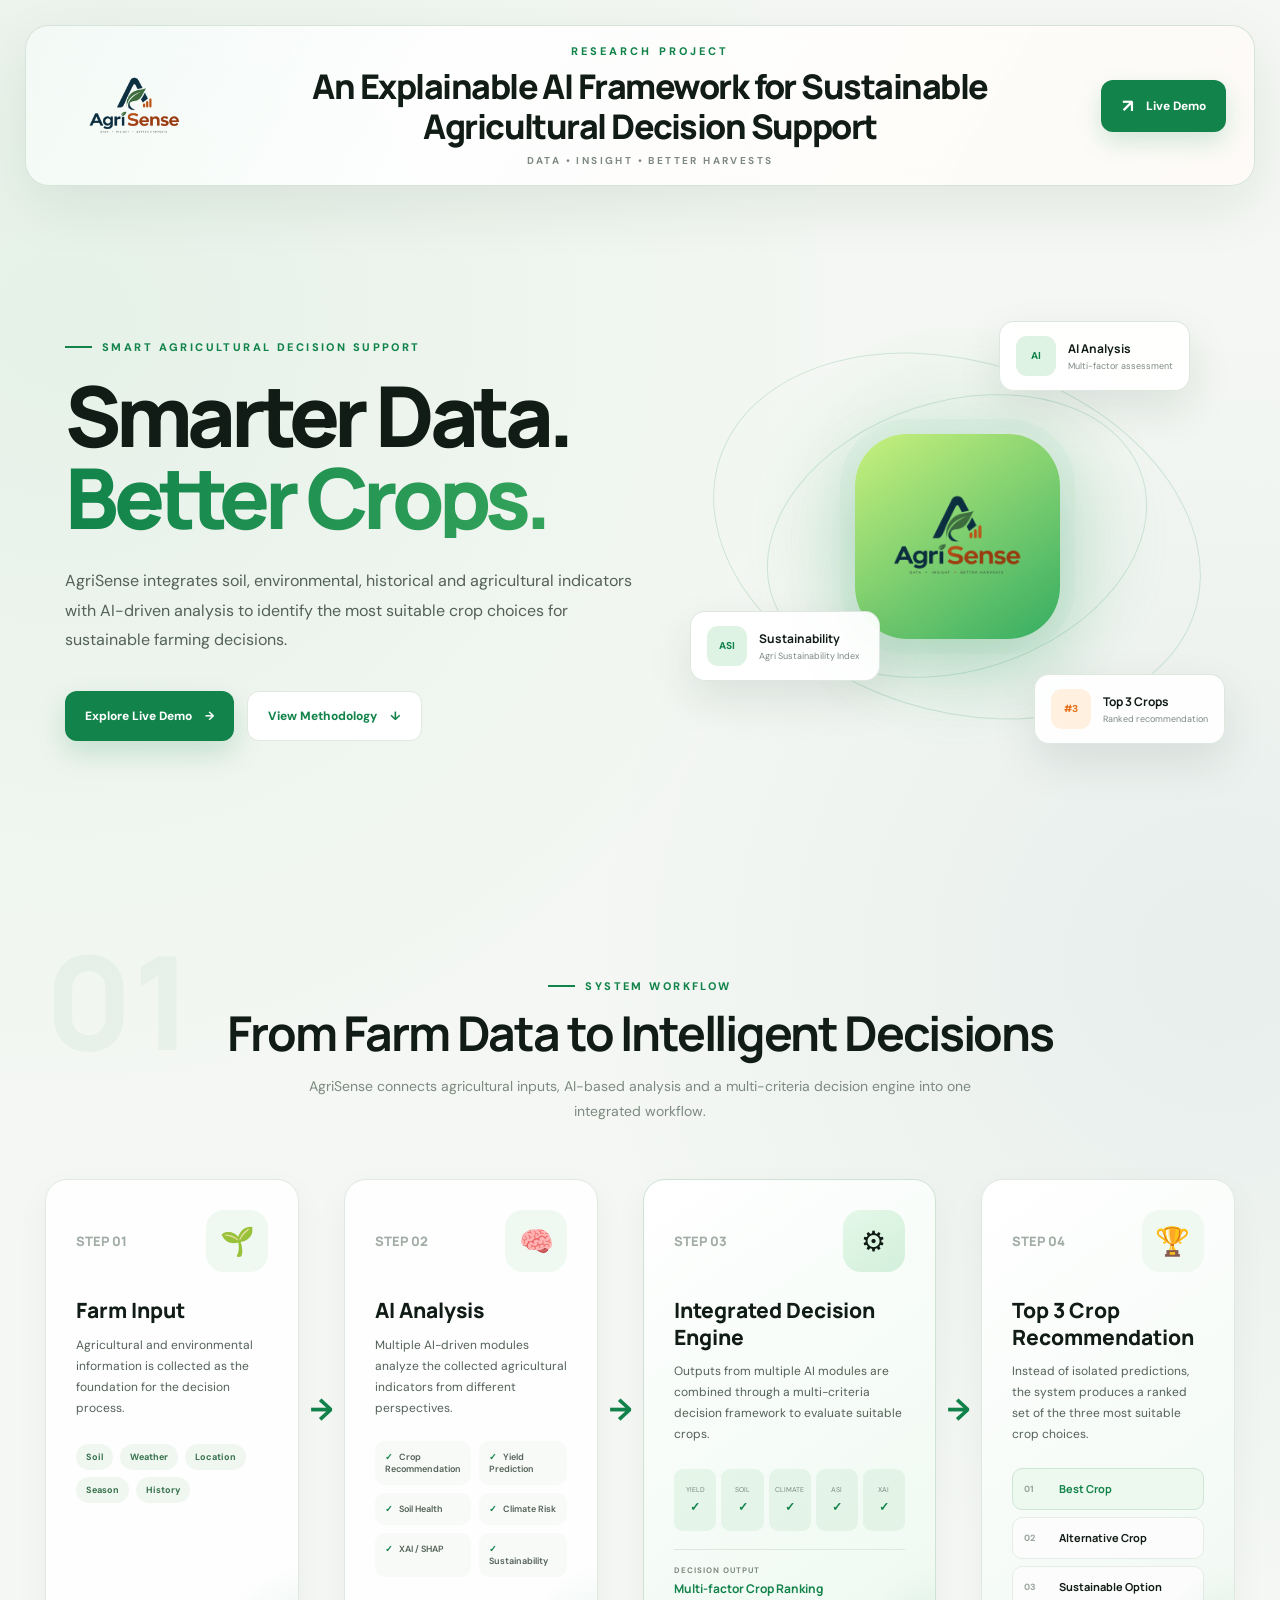
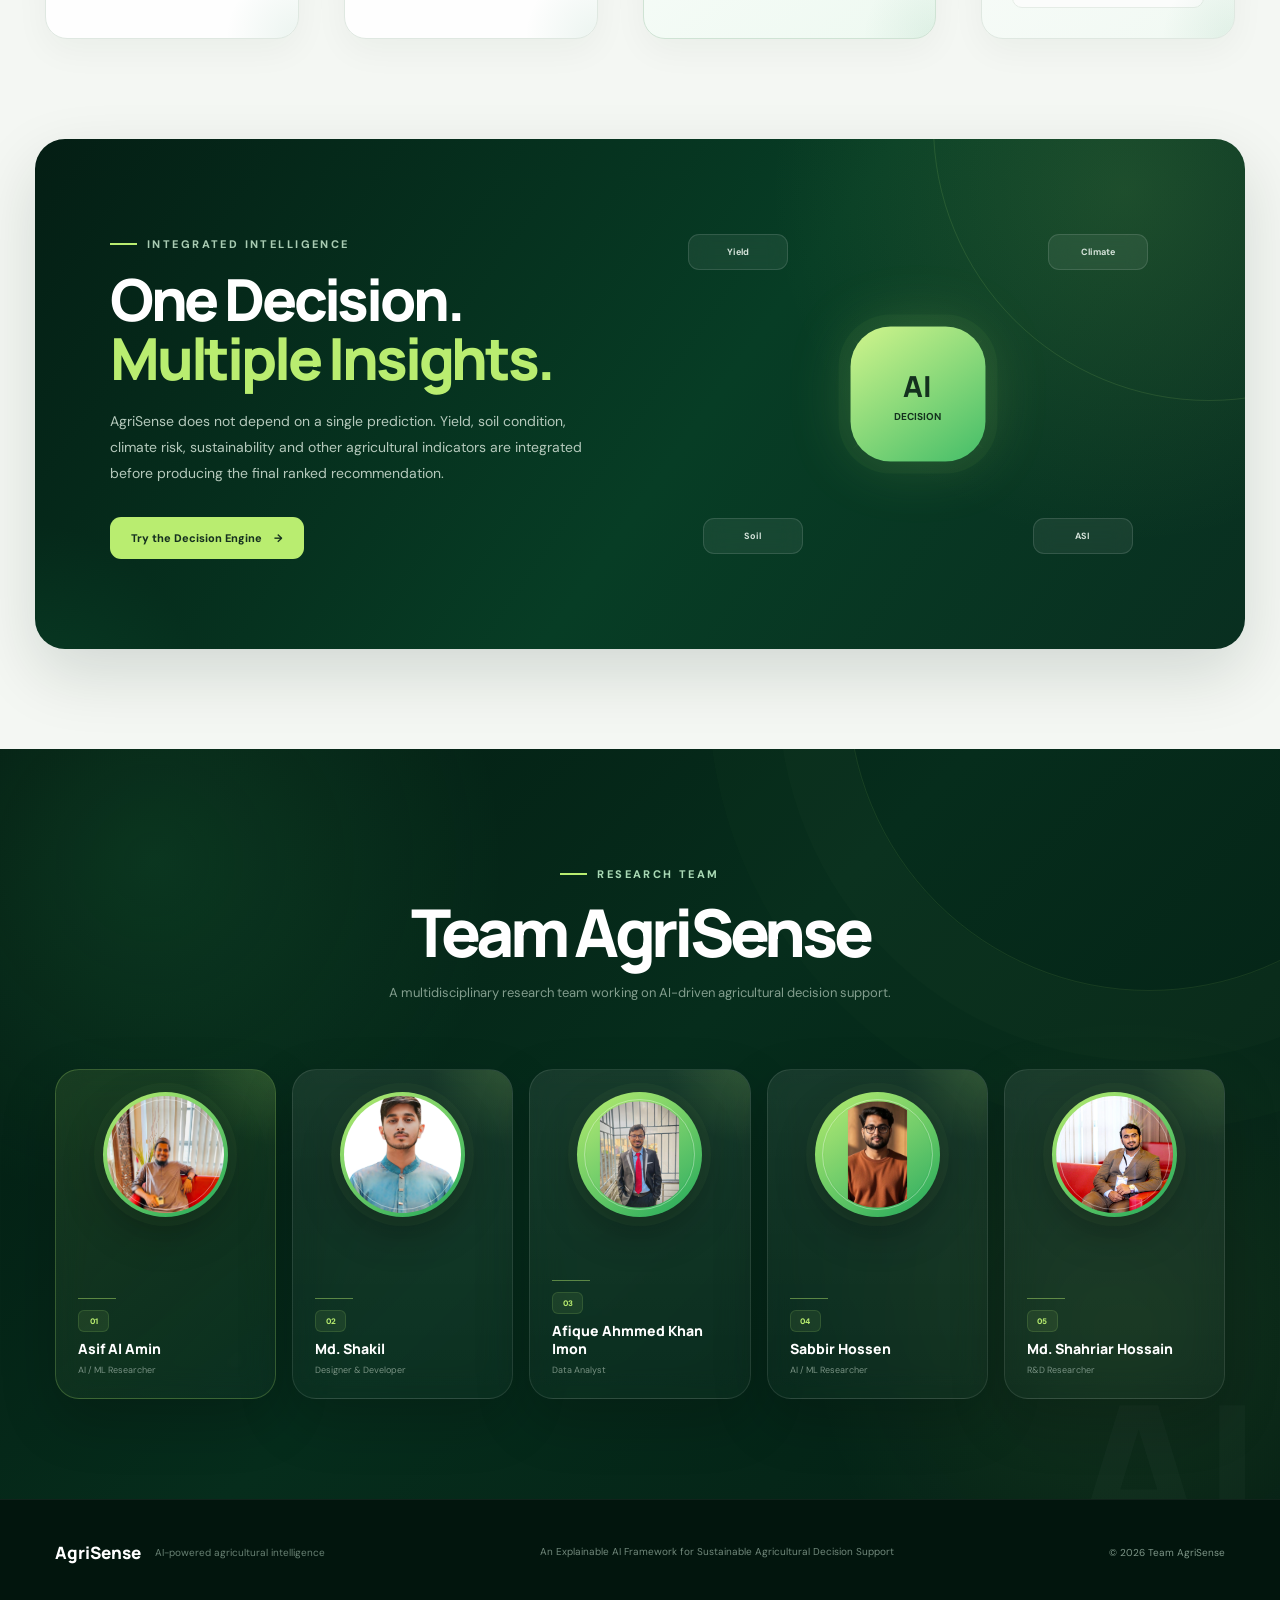
==== commit 2737210a: "Update AgroSense live demo UI" ====
--- a/index.html
+++ b/index.html
@@ -10,1520 +10,1120 @@
         content="width=device-width, initial-scale=1.0"
     >
 
-    <title>
-        AgriSense | AI-Powered Agricultural Intelligence
-    </title>
-
     <meta
         name="description"
-        content="AgriSense is an AI-powered agricultural decision-support platform for crop recommendation, yield analysis, climate risk assessment and sustainable agriculture."
+        content="AgriSense - An Explainable AI Framework for Sustainable Agricultural Decision Support"
     >
 
-    <link rel="preconnect" href="https://fonts.googleapis.com">
+    <title>AgriSense AI | Agricultural Decision Support</title>
+
+
+    <!-- =====================================================
+         GOOGLE FONTS
+         ===================================================== -->
+
+    <link
+        rel="preconnect"
+        href="https://fonts.googleapis.com"
+    >
+
+    <link
+        rel="preconnect"
+        href="https://fonts.gstatic.com"
+        crossorigin
+    >
 
     <link
         href="https://fonts.googleapis.com/css2?family=DM+Sans:wght@400;500;600;700&family=Manrope:wght@500;600;700;800&display=swap"
         rel="stylesheet"
     >
 
-    <link
-        rel="stylesheet"
-        href="https://cdnjs.cloudflare.com/ajax/libs/font-awesome/6.5.2/css/all.min.css"
-    >
+
+    <!-- =====================================================
+         CSS
+         ===================================================== -->
 
     <link
         rel="stylesheet"
         href="css/style.css"
     >
 
+    <link
+        rel="stylesheet"
+        href="css/response.css"
+    >
+
 </head>
 
 
 <body>
 
 
-<!-- =====================================================
-     HEADER
-===================================================== -->
-
-<header class="site-header">
-
-    <div class="container nav-container">
-
-        <a
-            href="#home"
-            class="brand"
+    <!-- =====================================================
+         HEADER
+         ===================================================== -->
+
+    <header class="site-header">
+
+
+        <!-- LOGO -->
+
+        <div class="header-logo">
+
+            <a href="index.html">
+
+                <img
+                    src="assets/logo.png"
+                    alt="AgriSense Logo"
+                >
+
+            </a>
+
+        </div>
+
+
+        <!-- RESEARCH TITLE -->
+
+        <div class="research-title">
+
+            <span class="research-label">
+                RESEARCH PROJECT
+            </span>
+
+            <h1>
+                An Explainable AI Framework for
+                Sustainable Agricultural Decision Support
+            </h1>
+
+            <p>
+                DATA • INSIGHT • BETTER HARVESTS
+            </p>
+
+        </div>
+
+
+        <!-- DEMO BUTTON -->
+
+        <div class="header-action">
+
+            <a
+                href="live-demo.html"
+                class="demo-btn"
+            >
+
+                <span>↗</span>
+
+                Live Demo
+
+            </a>
+
+        </div>
+
+    </header>
+
+
+
+    <main>
+
+
+        <!-- =================================================
+             HERO
+             ================================================= -->
+
+        <section class="intro-section">
+
+
+            <!-- HERO CONTENT -->
+
+            <div class="intro-content">
+
+                <span class="section-label">
+                    SMART AGRICULTURAL DECISION SUPPORT
+                </span>
+
+
+                <h2>
+
+                    Smarter Data.
+
+                    <span>
+                        Better Crops.
+                    </span>
+
+                </h2>
+
+
+                <p>
+
+                    AgriSense integrates soil, environmental,
+                    historical and agricultural indicators with
+                    AI-driven analysis to identify the most
+                    suitable crop choices for sustainable
+                    farming decisions.
+
+                </p>
+
+
+                <div class="intro-actions">
+
+                    <a
+                        href="live-demo.html"
+                        class="primary-btn"
+                    >
+
+                        Explore Live Demo
+
+                        <span>→</span>
+
+                    </a>
+
+
+                    <a
+                        href="#workflow"
+                        class="secondary-btn"
+                    >
+
+                        View Methodology
+
+                        <span>↓</span>
+
+                    </a>
+
+                </div>
+
+            </div>
+
+
+
+            <!-- =================================================
+                 HERO VISUAL
+                 ================================================= -->
+
+            <div class="intro-visual">
+
+
+                <div class="visual-glow"></div>
+
+
+                <div class="visual-circle circle-one"></div>
+
+                <div class="visual-circle circle-two"></div>
+
+
+                <!-- CENTER LOGO -->
+
+                <div class="visual-core">
+
+                    <img
+                        src="assets/logo.png"
+                        alt="AgriSense"
+                    >
+
+                </div>
+
+
+                <!-- FLOATING CARD 01 -->
+
+                <div class="floating-card card-top">
+
+                    <span>
+                        AI
+                    </span>
+
+                    <div>
+
+                        <strong>
+                            AI Analysis
+                        </strong>
+
+                        <small>
+                            Multi-factor assessment
+                        </small>
+
+                    </div>
+
+                </div>
+
+
+                <!-- FLOATING CARD 02 -->
+
+                <div class="floating-card card-left">
+
+                    <span>
+                        ASI
+                    </span>
+
+                    <div>
+
+                        <strong>
+                            Sustainability
+                        </strong>
+
+                        <small>
+                            Agri Sustainability Index
+                        </small>
+
+                    </div>
+
+                </div>
+
+
+                <!-- FLOATING CARD 03 -->
+
+                <div class="floating-card card-right">
+
+                    <span>
+                        #3
+                    </span>
+
+                    <div>
+
+                        <strong>
+                            Top 3 Crops
+                        </strong>
+
+                        <small>
+                            Ranked recommendation
+                        </small>
+
+                    </div>
+
+                </div>
+
+            </div>
+
+        </section>
+
+
+
+        <!-- =================================================
+             WORKFLOW
+             ================================================= -->
+
+        <section
+            class="workflow-section"
+            id="workflow"
         >
 
-            <img
-                src="assets/logo.png"
-                alt="AgriSense"
-                class="brand-logo"
-            >
-
-            <span class="brand-name">
-                Agri<span>Sense</span>
-            </span>
-
-        </a>
-
-
-        <nav class="navigation">
-
-            <a
-                href="#home"
-                class="active"
-            >
-                Home
-            </a>
-
-            <a href="#about">
-                About
-            </a>
-
-            <a href="#platform">
-                Platform
-            </a>
-
-            <a href="#methodology">
-                Methodology
-            </a>
-
-            <a href="#team">
-                Team
-            </a>
-
-            <a href="#contact">
-                Contact
-            </a>
-
-        </nav>
-
-
-        <a
-            href="live-demo.html"
-            class="nav-demo-btn"
-        >
-
-            Live Demo
-
-            <i class="fa-solid fa-arrow-up-right-from-square"></i>
-
-        </a>
-
-
-        <button
-            class="menu-button"
-            id="menuButton"
-            type="button"
-            aria-label="Open menu"
-        >
-
-            <i class="fa-solid fa-bars"></i>
-
-        </button>
-
-    </div>
-
-</header>
-
-
-
-<main>
-
-
-<!-- =====================================================
-     HERO
-===================================================== -->
-
-<section
-    class="hero"
-    id="home"
->
-
-    <div class="hero-background"></div>
-
-    <div class="hero-glow hero-glow-one"></div>
-
-    <div class="hero-glow hero-glow-two"></div>
-
-
-    <div class="container hero-container">
-
-
-        <div class="hero-content">
-
-            <div class="eyebrow">
-
-                <span class="eyebrow-dot"></span>
-
-                AI FOR SUSTAINABLE AGRICULTURE
+
+            <div class="section-heading">
+
+                <span class="section-label">
+                    SYSTEM WORKFLOW
+                </span>
+
+                <h2>
+                    From Farm Data to
+                    Intelligent Decisions
+                </h2>
+
+                <p>
+                    AgriSense connects agricultural inputs,
+                    AI-based analysis and a multi-criteria
+                    decision engine into one integrated workflow.
+                </p>
 
             </div>
 
 
-            <h1>
-
-                Smarter decisions
-
-                <span>
-                    for better harvests.
+
+            <div class="workflow">
+
+
+                <!-- =================================================
+                     STEP 01
+                     ================================================= -->
+
+                <div class="workflow-card">
+
+
+                    <div class="workflow-top">
+
+                        <div class="workflow-number">
+                            STEP 01
+                        </div>
+
+                        <div class="workflow-icon">
+                            🌱
+                        </div>
+
+                    </div>
+
+
+                    <h3>
+                        Farm Input
+                    </h3>
+
+
+                    <p>
+                        Agricultural and environmental information
+                        is collected as the foundation for the
+                        decision process.
+                    </p>
+
+
+                    <div class="workflow-tags">
+
+                        <span>Soil</span>
+
+                        <span>Weather</span>
+
+                        <span>Location</span>
+
+                        <span>Season</span>
+
+                        <span>History</span>
+
+                    </div>
+
+                </div>
+
+
+
+                <!-- ARROW -->
+
+                <div class="workflow-arrow">
+                    →
+                </div>
+
+
+
+                <!-- =================================================
+                     STEP 02
+                     ================================================= -->
+
+                <div class="workflow-card">
+
+
+                    <div class="workflow-top">
+
+                        <div class="workflow-number">
+                            STEP 02
+                        </div>
+
+                        <div class="workflow-icon">
+                            🧠
+                        </div>
+
+                    </div>
+
+
+                    <h3>
+                        AI Analysis
+                    </h3>
+
+
+                    <p>
+                        Multiple AI-driven modules analyze the
+                        collected agricultural indicators from
+                        different perspectives.
+                    </p>
+
+
+                    <div class="analysis-list">
+
+                        <div>
+                            <span>✓</span>
+                            Crop Recommendation
+                        </div>
+
+                        <div>
+                            <span>✓</span>
+                            Yield Prediction
+                        </div>
+
+                        <div>
+                            <span>✓</span>
+                            Soil Health
+                        </div>
+
+                        <div>
+                            <span>✓</span>
+                            Climate Risk
+                        </div>
+
+                        <div>
+                            <span>✓</span>
+                            XAI / SHAP
+                        </div>
+
+                        <div>
+                            <span>✓</span>
+                            Sustainability
+                        </div>
+
+                    </div>
+
+                </div>
+
+
+
+                <!-- ARROW -->
+
+                <div class="workflow-arrow">
+                    →
+                </div>
+
+
+
+                <!-- =================================================
+                     STEP 03
+                     ================================================= -->
+
+                <div class="workflow-card decision-card">
+
+
+                    <div class="workflow-top">
+
+                        <div class="workflow-number">
+                            STEP 03
+                        </div>
+
+                        <div class="workflow-icon">
+                            ⚙
+                        </div>
+
+                    </div>
+
+
+                    <h3>
+                        Integrated Decision Engine
+                    </h3>
+
+
+                    <p>
+                        Outputs from multiple AI modules are
+                        combined through a multi-criteria decision
+                        framework to evaluate suitable crops.
+                    </p>
+
+
+                    <div class="decision-bars">
+
+
+                        <div>
+
+                            <span>
+                                YIELD
+                            </span>
+
+                            <strong>
+                                ✓
+                            </strong>
+
+                        </div>
+
+
+                        <div>
+
+                            <span>
+                                SOIL
+                            </span>
+
+                            <strong>
+                                ✓
+                            </strong>
+
+                        </div>
+
+
+                        <div>
+
+                            <span>
+                                CLIMATE
+                            </span>
+
+                            <strong>
+                                ✓
+                            </strong>
+
+                        </div>
+
+
+                        <div>
+
+                            <span>
+                                ASI
+                            </span>
+
+                            <strong>
+                                ✓
+                            </strong>
+
+                        </div>
+
+
+                        <div>
+
+                            <span>
+                                XAI
+                            </span>
+
+                            <strong>
+                                ✓
+                            </strong>
+
+                        </div>
+
+
+                    </div>
+
+
+                    <div class="engine-result">
+
+                        <span>
+                            DECISION OUTPUT
+                        </span>
+
+                        <strong>
+                            Multi-factor Crop Ranking
+                        </strong>
+
+                    </div>
+
+                </div>
+
+
+
+                <!-- ARROW -->
+
+                <div class="workflow-arrow">
+                    →
+                </div>
+
+
+
+                <!-- =================================================
+                     STEP 04
+                     ================================================= -->
+
+                <div class="workflow-card recommendation-card">
+
+
+                    <div class="workflow-top">
+
+                        <div class="workflow-number">
+                            STEP 04
+                        </div>
+
+                        <div class="workflow-icon">
+                            🏆
+                        </div>
+
+                    </div>
+
+
+                    <h3>
+                        Top 3 Crop Recommendation
+                    </h3>
+
+
+                    <p>
+                        Instead of isolated predictions, the system
+                        produces a ranked set of the three most
+                        suitable crop choices.
+                    </p>
+
+
+                    <div class="ranking-preview">
+
+
+                        <div>
+
+                            <span>
+                                01
+                            </span>
+
+                            <strong>
+                                Best Crop
+                            </strong>
+
+                        </div>
+
+
+                        <div>
+
+                            <span>
+                                02
+                            </span>
+
+                            <strong>
+                                Alternative Crop
+                            </strong>
+
+                        </div>
+
+
+                        <div>
+
+                            <span>
+                                03
+                            </span>
+
+                            <strong>
+                                Sustainable Option
+                            </strong>
+
+                        </div>
+
+
+                    </div>
+
+                </div>
+
+            </div>
+
+        </section>
+
+
+
+        <!-- =================================================
+             INTEGRATED DECISION ENGINE
+             ================================================= -->
+
+        <section class="engine-section">
+
+
+            <div class="engine-content">
+
+
+                <span class="section-label">
+                    INTEGRATED INTELLIGENCE
                 </span>
 
-            </h1>
-
-
-            <p class="hero-description">
-
-                AgriSense is an AI-powered agricultural
-                decision-support platform that brings together
-                soil, climate, environmental and agricultural
-                data to help identify suitable crops, estimate
-                yield and understand production risks.
-
-            </p>
-
-
-            <div class="hero-actions">
+
+                <h2>
+
+                    One Decision.
+
+                    <span>
+                        Multiple Insights.
+                    </span>
+
+                </h2>
+
+
+                <p>
+
+                    AgriSense does not depend on a single
+                    prediction. Yield, soil condition, climate
+                    risk, sustainability and other agricultural
+                    indicators are integrated before producing
+                    the final ranked recommendation.
+
+                </p>
+
 
                 <a
                     href="live-demo.html"
-                    class="primary-btn"
+                    class="engine-btn"
                 >
 
-                    Explore Live Demo
-
-                    <i class="fa-solid fa-arrow-right"></i>
+                    Try the Decision Engine
+
+                    <span>
+                        →
+                    </span>
 
                 </a>
 
-
-                <a
-                    href="#platform"
-                    class="secondary-btn"
-                >
-
-                    Explore Platform
-
-                </a>
-
             </div>
 
 
-            <div class="hero-note">
-
-                <i class="fa-solid fa-circle-check"></i>
-
-                Research-oriented AI decision support
+
+            <!-- ENGINE VISUAL -->
+
+            <div class="engine-visual">
+
+
+                <div class="engine-line line-one"></div>
+
+                <div class="engine-line line-two"></div>
+
+                <div class="engine-line line-three"></div>
+
+                <div class="engine-line line-four"></div>
+
+
+                <div class="engine-node node-one">
+                    Yield
+                </div>
+
+                <div class="engine-node node-two">
+                    Climate
+                </div>
+
+                <div class="engine-node node-three">
+                    Soil
+                </div>
+
+                <div class="engine-node node-four">
+                    ASI
+                </div>
+
+
+                <div class="engine-center">
+
+                    <span>
+                        AI
+                    </span>
+
+                    <strong>
+                        DECISION
+                    </strong>
+
+                </div>
 
             </div>
 
+        </section>
+
+
+
+        <!-- =================================================
+             TEAM
+             ================================================= -->
+
+        <section
+            class="team-section"
+            id="team"
+        >
+
+
+            <div class="team-heading">
+
+
+                <span class="section-label">
+                    RESEARCH TEAM
+                </span>
+
+
+                <h2>
+                    Team AgriSense
+                </h2>
+
+
+                <p>
+                    A multidisciplinary research team working
+                    on AI-driven agricultural decision support.
+                </p>
+
+            </div>
+
+
+
+            <div class="team-grid">
+
+
+                <!-- =================================================
+                     MEMBER 01 — ASIF
+                     ================================================= -->
+
+                <div class="team-member">
+
+
+                    <div class="member-photo">
+
+                        <img
+                            src="assets/asif.png"
+                            alt="Asif Al Amin"
+                        >
+
+                    </div>
+
+
+                    <div class="member-info">
+
+                        <span>
+                            01
+                        </span>
+
+                        <h3>
+                            Asif Al Amin
+                        </h3>
+
+                        <p>
+                            AI / ML Researcher
+                        </p>
+
+                    </div>
+
+
+                    <!-- HOVER DETAILS -->
+
+                    <div class="member-details">
+
+                        <strong>
+                            AI / ML Researcher
+                        </strong>
+
+                        <p>
+                            Machine learning, predictive modeling
+                            and intelligent agricultural systems.
+                        </p>
+
+                    </div>
+
+                </div>
+
+
+
+                <!-- =================================================
+                     MEMBER 02 — SHAKIL
+                     ================================================= -->
+
+                <div class="team-member">
+
+
+                    <div class="member-photo">
+
+                        <img
+                            src="assets/shakil.png"
+                            alt="Md. Shakil"
+                        >
+
+                    </div>
+
+
+                    <div class="member-info">
+
+                        <span>
+                            02
+                        </span>
+
+                        <h3>
+                            Md. Shakil
+                        </h3>
+
+                        <p>
+                            Designer & Developer
+                        </p>
+
+                    </div>
+
+
+                    <div class="member-details">
+
+                        <strong>
+                            Designer & Developer
+                        </strong>
+
+                        <p>
+                            User interface design, web development
+                            and system implementation.
+                        </p>
+
+                    </div>
+
+                </div>
+
+
+
+                <!-- =================================================
+                     MEMBER 03 — AFIQUE
+                     ================================================= -->
+
+                <div class="team-member">
+
+
+                    <div class="member-photo">
+
+                        <img
+                            src="assets/afique.png"
+                            alt="Afique Ahmmed Khan Imon"
+                        >
+
+                    </div>
+
+
+                    <div class="member-info">
+
+                        <span>
+                            03
+                        </span>
+
+                        <h3>
+                            Afique Ahmmed Khan Imon
+                        </h3>
+
+                        <p>
+                            Data Analyst
+                        </p>
+
+                    </div>
+
+
+                    <div class="member-details">
+
+                        <strong>
+                            Data Analyst
+                        </strong>
+
+                        <p>
+                            Agricultural data analysis, dataset
+                            processing and analytical insights.
+                        </p>
+
+                    </div>
+
+                </div>
+
+
+
+                <!-- =================================================
+                     MEMBER 04 — SABBIR
+                     ================================================= -->
+
+                <div class="team-member">
+
+
+                    <div class="member-photo">
+
+                        <img
+                            src="assets/sabbir.png"
+                            alt="Sabbir Hossen"
+                        >
+
+                    </div>
+
+
+                    <div class="member-info">
+
+                        <span>
+                            04
+                        </span>
+
+                        <h3>
+                            Sabbir Hossen
+                        </h3>
+
+                        <p>
+                            AI / ML Researcher
+                        </p>
+
+                    </div>
+
+
+                    <div class="member-details">
+
+                        <strong>
+                            AI / ML Researcher
+                        </strong>
+
+                        <p>
+                            Predictive analytics, machine learning
+                            and intelligent recommendation systems.
+                        </p>
+
+                    </div>
+
+                </div>
+
+
+
+                <!-- =================================================
+                     MEMBER 05 — SHAHRIAR
+                     ================================================= -->
+
+                <div class="team-member">
+
+
+                    <div class="member-photo">
+
+                        <img
+                            src="assets/shariar.png"
+                            alt="Md. Shahriar Hossain"
+                        >
+
+                    </div>
+
+
+                    <div class="member-info">
+
+                        <span>
+                            05
+                        </span>
+
+                        <h3>
+                            Md. Shahriar Hossain
+                        </h3>
+
+                        <p>
+                            R&D Researcher
+                        </p>
+
+                    </div>
+
+
+                    <div class="member-details">
+
+                        <strong>
+                            R&D Researcher
+                        </strong>
+
+                        <p>
+                            Research and development, system evaluation
+                            and agricultural AI research.
+                        </p>
+
+                    </div>
+
+                </div>
+
+
+            </div>
+
+        </section>
+
+
+    </main>
+
+
+
+    <!-- =====================================================
+         FOOTER
+         ===================================================== -->
+
+    <footer class="site-footer">
+
+
+        <div class="footer-left">
+
+            <strong>
+                AgriSense
+            </strong>
+
+            <span>
+                AI-powered agricultural intelligence
+            </span>
+
         </div>
 
 
-
-        <div class="hero-visual">
-
-            <div class="hero-image-card">
-
-                <div class="hero-image-overlay"></div>
-
-
-                <div class="hero-image-content">
-
-                    <span>
-                        AGRICULTURAL INTELLIGENCE
-                    </span>
-
-                    <strong>
-                        Data → Analysis → Decision
-                    </strong>
-
-                </div>
-
-            </div>
-
-
-            <div class="floating-card floating-card-one">
-
-                <div class="floating-icon">
-
-                    <i class="fa-solid fa-seedling"></i>
-
-                </div>
-
-                <div>
-
-                    <small>
-                        CROP INSIGHT
-                    </small>
-
-                    <strong>
-                        Suitability Analysis
-                    </strong>
-
-                </div>
-
-            </div>
-
-
-            <div class="floating-card floating-card-two">
-
-                <div class="floating-icon">
-
-                    <i class="fa-solid fa-chart-line"></i>
-
-                </div>
-
-                <div>
-
-                    <small>
-                        PREDICTION
-                    </small>
-
-                    <strong>
-                        Yield Estimation
-                    </strong>
-
-                </div>
-
-            </div>
+        <div class="footer-center">
+
+            An Explainable AI Framework for
+            Sustainable Agricultural Decision Support
 
         </div>
 
-    </div>
-
-
-    <div class="hero-bottom">
-
-        <i class="fa-solid fa-circle"></i>
-
-        INTEGRATING AGRICULTURAL DATA WITH AI
-
-        <i class="fa-solid fa-circle"></i>
-
-    </div>
-
-</section>
-
-
-
-<!-- =====================================================
-     ABOUT
-===================================================== -->
-
-<section
-    class="section about"
-    id="about"
->
-
-    <div class="container">
-
-        <div class="section-intro">
-
-            <div>
-
-                <div class="section-label">
-                    ABOUT AGRISENSE
-                </div>
-
-                <h2>
-
-                    Agriculture needs
-
-                    <span>
-                        better information.
-                    </span>
-
-                </h2>
-
-            </div>
-
-
-            <p>
-
-                Agricultural decisions are influenced by
-                multiple interacting factors. AgriSense is
-                designed to bring these factors together into
-                a single decision-support workflow rather than
-                relying on one isolated measurement.
-
-            </p>
+
+        <div class="footer-right">
+
+            © 2026 Team AgriSense
 
         </div>
 
 
-
-        <div class="about-grid">
-
-            <article class="about-card">
-
-                <span class="card-number">
-                    01
-                </span>
-
-                <div class="card-icon">
-
-                    <i class="fa-solid fa-database"></i>
-
-                </div>
-
-                <h3>
-                    Multiple Data Sources
-                </h3>
-
-                <p>
-
-                    Soil, weather, environmental and
-                    agricultural information can be combined
-                    to create a broader view of field conditions.
-
-                </p>
-
-            </article>
-
-
-            <article class="about-card">
-
-                <span class="card-number">
-                    02
-                </span>
-
-                <div class="card-icon">
-
-                    <i class="fa-solid fa-brain"></i>
-
-                </div>
-
-                <h3>
-                    AI-Based Analysis
-                </h3>
-
-                <p>
-
-                    Machine learning models can transform
-                    the collected information into predictions,
-                    rankings and decision-oriented insights.
-
-                </p>
-
-            </article>
-
-
-            <article class="about-card">
-
-                <span class="card-number">
-                    03
-                </span>
-
-                <div class="card-icon">
-
-                    <i class="fa-solid fa-lightbulb"></i>
-
-                </div>
-
-                <h3>
-                    Understandable Decisions
-                </h3>
-
-                <p>
-
-                    The platform is designed to present not
-                    only a recommendation but also the factors
-                    that contribute to the decision.
-
-                </p>
-
-            </article>
-
-        </div>
-
-    </div>
-
-</section>
-
-
-
-<!-- =====================================================
-     PLATFORM
-===================================================== -->
-
-<section
-    class="section platform"
-    id="platform"
->
-
-    <div class="container">
-
-        <div class="section-heading">
-
-            <div class="section-label">
-                PLATFORM
-            </div>
-
-            <h2>
-
-                From agricultural data
-
-                <span>
-                    to useful decisions.
-                </span>
-
-            </h2>
-
-            <p>
-
-                AgriSense is structured as a modular
-                decision-support system. Individual models
-                can be trained and connected to the platform
-                through the backend.
-
-            </p>
-
-        </div>
-
-
-
-        <div class="platform-grid">
-
-
-            <article class="platform-card">
-
-                <span class="platform-number">
-                    01
-                </span>
-
-                <div class="platform-icon">
-
-                    <i class="fa-solid fa-leaf"></i>
-
-                </div>
-
-                <h3>
-                    Crop Recommendation
-                </h3>
-
-                <p>
-
-                    Identifies crops that are more suitable
-                    for the provided soil, climate and
-                    seasonal conditions.
-
-                </p>
-
-                <span class="platform-link">
-                    AI MODULE
-                </span>
-
-            </article>
-
-
-
-            <article class="platform-card">
-
-                <span class="platform-number">
-                    02
-                </span>
-
-                <div class="platform-icon">
-
-                    <i class="fa-solid fa-chart-column"></i>
-
-                </div>
-
-                <h3>
-                    Yield Estimation
-                </h3>
-
-                <p>
-
-                    Estimates potential agricultural yield
-                    using relevant environmental and
-                    production-related variables.
-
-                </p>
-
-                <span class="platform-link">
-                    PREDICTION MODULE
-                </span>
-
-            </article>
-
-
-
-            <article class="platform-card">
-
-                <span class="platform-number">
-                    03
-                </span>
-
-                <div class="platform-icon">
-
-                    <i class="fa-solid fa-cloud-sun"></i>
-
-                </div>
-
-                <h3>
-                    Climate Risk
-                </h3>
-
-                <p>
-
-                    Examines environmental conditions that
-                    may influence agricultural production
-                    and seasonal suitability.
-
-                </p>
-
-                <span class="platform-link">
-                    RISK MODULE
-                </span>
-
-            </article>
-
-
-
-            <article class="platform-card">
-
-                <span class="platform-number">
-                    04
-                </span>
-
-                <div class="platform-icon">
-
-                    <i class="fa-solid fa-mountain-sun"></i>
-
-                </div>
-
-                <h3>
-                    Soil Assessment
-                </h3>
-
-                <p>
-
-                    Uses soil-related characteristics to
-                    support crop suitability and agricultural
-                    condition analysis.
-
-                </p>
-
-                <span class="platform-link">
-                    SOIL MODULE
-                </span>
-
-            </article>
-
-
-
-            <article class="platform-card">
-
-                <span class="platform-number">
-                    05
-                </span>
-
-                <div class="platform-icon">
-
-                    <i class="fa-solid fa-chart-pie"></i>
-
-                </div>
-
-                <h3>
-                    Sustainability Analysis
-                </h3>
-
-                <p>
-
-                    Provides an additional perspective on
-                    agricultural decisions through resource
-                    and sustainability-oriented indicators.
-
-                </p>
-
-                <span class="platform-link">
-                    ANALYTICS MODULE
-                </span>
-
-            </article>
-
-
-
-            <article class="platform-card">
-
-                <span class="platform-number">
-                    06
-                </span>
-
-                <div class="platform-icon">
-
-                    <i class="fa-solid fa-diagram-project"></i>
-
-                </div>
-
-                <h3>
-                    Integrated Decision
-                </h3>
-
-                <p>
-
-                    Combines outputs from different analytical
-                    modules into a single decision-oriented
-                    result.
-
-                </p>
-
-                <span class="platform-link">
-                    DECISION LAYER
-                </span>
-
-            </article>
-
-
-        </div>
-
-    </div>
-
-</section>
-
-
-
-<!-- =====================================================
-     METHODOLOGY
-===================================================== -->
-
-<section
-    class="section methodology"
-    id="methodology"
->
-
-    <div class="container">
-
-        <div class="section-heading">
-
-            <div class="section-label">
-                WORKFLOW
-            </div>
-
-            <h2>
-
-                A clear path from
-
-                <span>
-                    data to decision.
-                </span>
-
-            </h2>
-
-            <p>
-
-                The system follows a structured workflow
-                so that raw agricultural information can be
-                converted into model-ready features and
-                decision-oriented outputs.
-
-            </p>
-
-        </div>
-
-
-
-        <div class="method-flow">
-
-
-            <div class="method-step">
-
-                <span class="method-number">
-                    01
-                </span>
-
-                <div class="method-icon">
-
-                    <i class="fa-solid fa-database"></i>
-
-                </div>
-
-                <h3>
-                    Data
-                </h3>
-
-                <p>
-                    Agricultural and environmental data
-                </p>
-
-            </div>
-
-
-            <div class="method-line"></div>
-
-
-            <div class="method-step">
-
-                <span class="method-number">
-                    02
-                </span>
-
-                <div class="method-icon">
-
-                    <i class="fa-solid fa-filter"></i>
-
-                </div>
-
-                <h3>
-                    Processing
-                </h3>
-
-                <p>
-                    Cleaning and feature preparation
-                </p>
-
-            </div>
-
-
-            <div class="method-line"></div>
-
-
-            <div class="method-step">
-
-                <span class="method-number">
-                    03
-                </span>
-
-                <div class="method-icon">
-
-                    <i class="fa-solid fa-microchip"></i>
-
-                </div>
-
-                <h3>
-                    AI Models
-                </h3>
-
-                <p>
-                    Prediction and classification
-                </p>
-
-            </div>
-
-
-            <div class="method-line"></div>
-
-
-            <div class="method-step">
-
-                <span class="method-number">
-                    04
-                </span>
-
-                <div class="method-icon">
-
-                    <i class="fa-solid fa-chart-line"></i>
-
-                </div>
-
-                <h3>
-                    Analysis
-                </h3>
-
-                <p>
-                    Compare and interpret outputs
-                </p>
-
-            </div>
-
-
-            <div class="method-line"></div>
-
-
-            <div class="method-step">
-
-                <span class="method-number">
-                    05
-                </span>
-
-                <div class="method-icon">
-
-                    <i class="fa-solid fa-lightbulb"></i>
-
-                </div>
-
-                <h3>
-                    Decision
-                </h3>
-
-                <p>
-                    Action-oriented agricultural insight
-                </p>
-
-            </div>
-
-
-        </div>
-
-
-
-        <div class="method-summary">
-
-            <div>
-
-                <span>
-                    INPUT
-                </span>
-
-                Agricultural Conditions
-
-                <i class="fa-solid fa-arrow-right"></i>
-
-                <span>
-                    OUTPUT
-                </span>
-
-                Decision Support
-
-            </div>
-
-        </div>
-
-    </div>
-
-</section>
-
-
-
-<!-- =====================================================
-     LIVE DEMO CTA
-===================================================== -->
-
-<section class="demo-cta">
-
-    <div class="container">
-
-        <div class="demo-cta-box">
-
-            <div class="demo-cta-content">
-
-                <div class="section-label">
-                    LIVE DEMONSTRATION
-                </div>
-
-                <h2>
-
-                    See how AgriSense
-
-                    <span>
-                        makes a decision.
-                    </span>
-
-                </h2>
-
-                <p>
-
-                    Enter sample agricultural conditions
-                    and explore the complete decision workflow.
-                    The interface is designed to connect with
-                    the trained backend models.
-
-                </p>
-
-            </div>
-
-
-            <a
-                href="live-demo.html"
-                class="primary-btn light-btn"
-            >
-
-                Open Live Demo
-
-                <i class="fa-solid fa-arrow-right"></i>
-
-            </a>
-
-        </div>
-
-    </div>
-
-</section>
-
-
-
-<!-- =====================================================
-     TEAM
-===================================================== -->
-
-<section
-    class="section team"
-    id="team"
->
-
-    <div class="container">
-
-
-        <div class="team-heading">
-
-            <div>
-
-                <div class="section-label">
-                    OUR TEAM
-                </div>
-
-                <h2>
-
-                    The people behind
-
-                    <span>
-                        AgriSense.
-                    </span>
-
-                </h2>
-
-            </div>
-
-
-            <p>
-
-                A collaborative team working across
-                artificial intelligence, machine learning,
-                agricultural analytics and software
-                development.
-
-            </p>
-
-        </div>
-
-
-
-        <div class="team-carousel">
-
-
-            <button
-                class="team-arrow team-prev"
-                id="teamPrev"
-                type="button"
-                aria-label="Previous team members"
-            >
-
-                <i class="fa-solid fa-chevron-left"></i>
-
-            </button>
-
-
-            <div class="team-window">
-
-                <div
-                    class="team-track"
-                    id="teamTrack"
-                >
-
-
-                    <!-- MEMBER 01 -->
-
-                    <article class="team-member">
-
-                        <div class="member-photo">
-
-                            <img
-                                src="assets/asif.png"
-                                alt="Asif Al Amin"
-                                loading="lazy"
-                            >
-
-                        </div>
-
-
-                        <div class="member-info">
-
-                            <span class="member-number">
-                                01
-                            </span>
-
-                            <h3>
-                                Asif Al Amin
-                            </h3>
-
-                            <p>
-                                AI & Machine Learning
-                            </p>
-
-                        </div>
-
-                    </article>
-
-
-
-                    <!-- MEMBER 02 -->
-
-                    <article class="team-member">
-
-                        <div class="member-photo">
-
-                            <img
-                                src="assets/shakil.png"
-                                alt="Md. Shakil"
-                                loading="lazy"
-                            >
-
-                        </div>
-
-
-                        <div class="member-info">
-
-                            <span class="member-number">
-                                02
-                            </span>
-
-                            <h3>
-                                Md. Shakil
-                            </h3>
-
-                            <p>
-                                Research & Development
-                            </p>
-
-                        </div>
-
-                    </article>
-
-
-
-                    <!-- MEMBER 03 -->
-
-                    <article class="team-member">
-
-                        <div class="member-photo">
-
-                            <img
-                                src="assets/shariar.png"
-                                alt="Md. Shariar Hossain"
-                                loading="lazy"
-                            >
-
-                        </div>
-
-
-                        <div class="member-info">
-
-                            <span class="member-number">
-                                03
-                            </span>
-
-                            <h3>
-                                Md. Shariar Hossain
-                            </h3>
-
-                            <p>
-                                Agricultural Analytics
-                            </p>
-
-                        </div>
-
-                    </article>
-
-
-
-                    <!-- MEMBER 04 -->
-
-                    <article class="team-member">
-
-                        <div class="member-photo">
-
-                            <img
-                                src="assets/afique.png"
-                                alt="Afique Ahammed Khan Imon"
-                                loading="lazy"
-                            >
-
-                        </div>
-
-
-                        <div class="member-info">
-
-                            <span class="member-number">
-                                04
-                            </span>
-
-                            <h3>
-                                Afique Ahammed Khan Imon
-                            </h3>
-
-                            <p>
-                                Research & Development
-                            </p>
-
-                        </div>
-
-                    </article>
-
-
-
-                    <!-- MEMBER 05 -->
-
-                    <article class="team-member">
-
-                        <div class="member-photo">
-
-                            <img
-                                src="assets/sabbir.png"
-                                alt="Md. Sabbir Hossen"
-                                loading="lazy"
-                            >
-
-                        </div>
-
-
-                        <div class="member-info">
-
-                            <span class="member-number">
-                                05
-                            </span>
-
-                            <h3>
-                                Md. Sabbir Hossen
-                            </h3>
-
-                            <p>
-                                AI & Machine Learning
-                            </p>
-
-                        </div>
-
-                    </article>
-
-
-                </div>
-
-            </div>
-
-
-            <button
-                class="team-arrow team-next"
-                id="teamNext"
-                type="button"
-                aria-label="Next team members"
-            >
-
-                <i class="fa-solid fa-chevron-right"></i>
-
-            </button>
-
-
-        </div>
-
-
-        <div
-            class="team-dots"
-            id="teamDots"
-        ></div>
-
-
-    </div>
-
-</section>
-
-
-
-<!-- =====================================================
-     CONTACT
-===================================================== -->
-
-<section
-    class="section contact"
-    id="contact"
->
-
-    <div class="container">
-
-        <div class="contact-grid">
-
-
-            <div class="contact-info">
-
-                <div class="section-label">
-                    CONTACT
-                </div>
-
-
-                <h2>
-
-                    Let's talk about
-
-                    <span>
-                        AgriSense.
-                    </span>
-
-                </h2>
-
-
-                <p>
-
-                    For research collaboration, project
-                    discussion, demonstration or further
-                    information, feel free to get in touch
-                    with the team.
-
-                </p>
-
-
-                <div class="contact-details">
-
-
-                    <a
-                        href="mailto:contact.asif.bubt@gmail.com"
-                        class="contact-item"
-                    >
-
-                        <span class="contact-icon">
-
-                            <i class="fa-solid fa-envelope"></i>
-
-                        </span>
-
-                        <span>
-
-                            <small>
-                                EMAIL
-                            </small>
-
-                            <strong>
-                                contact.asif.bubt@gmail.com
-                            </strong>
-
-                        </span>
-
-                    </a>
-
-
-                    <a
-                        href="tel:01870923530"
-                        class="contact-item"
-                    >
-
-                        <span class="contact-icon">
-
-                            <i class="fa-solid fa-phone"></i>
-
-                        </span>
-
-                        <span>
-
-                            <small>
-                                PHONE
-                            </small>
-
-                            <strong>
-                                01870923530
-                            </strong>
-
-                        </span>
-
-                    </a>
-
-
-                </div>
-
-            </div>
-
-
-
-            <div class="contact-form-box">
-
-                <form
-                    class="contact-form"
-                    id="contactForm"
-                >
-
-                    <div class="form-row">
-
-
-                        <div class="form-group">
-
-                            <label for="name">
-                                Name
-                            </label>
-
-                            <input
-                                type="text"
-                                id="name"
-                                name="name"
-                                placeholder="Your name"
-                                required
-                            >
-
-                        </div>
-
-
-                        <div class="form-group">
-
-                            <label for="email">
-                                Email
-                            </label>
-
-                            <input
-                                type="email"
-                                id="email"
-                                name="email"
-                                placeholder="Your email"
-                                required
-                            >
-
-                        </div>
-
-
-                    </div>
-
-
-                    <div class="form-group">
-
-                        <label for="subject">
-                            Subject
-                        </label>
-
-                        <input
-                            type="text"
-                            id="subject"
-                            name="subject"
-                            placeholder="What would you like to discuss?"
-                            required
-                        >
-
-                    </div>
-
-
-                    <div class="form-group">
-
-                        <label for="message">
-                            Message
-                        </label>
-
-                        <textarea
-                            id="message"
-                            name="message"
-                            placeholder="Write your message..."
-                            required
-                        ></textarea>
-
-                    </div>
-
-
-                    <button
-                        type="submit"
-                        class="primary-btn form-submit"
-                    >
-
-                        Send Message
-
-                        <i class="fa-solid fa-arrow-right"></i>
-
-                    </button>
-
-
-                </form>
-
-            </div>
-
-
-        </div>
-
-    </div>
-
-</section>
-
-
-</main>
-
-
-
-<!-- =====================================================
-     FOOTER
-===================================================== -->
-
-<footer class="site-footer">
-
-    <div class="container footer-main">
-
-
-        <div class="footer-brand">
-
-            <a
-                href="#home"
-                class="brand"
-            >
-
-                <img
-                    src="assets/logo.png"
-                    alt="AgriSense"
-                    class="brand-logo"
-                >
-
-                <span class="brand-name">
-                    Agri<span>Sense</span>
-                </span>
-
-            </a>
-
-
-            <p>
-                AI-powered agricultural decision support.
-            </p>
-
-        </div>
-
-
-        <div class="footer-links">
-
-            <a href="#about">
-                About
-            </a>
-
-            <a href="#platform">
-                Platform
-            </a>
-
-            <a href="#methodology">
-                Methodology
-            </a>
-
-            <a href="#team">
-                Team
-            </a>
-
-            <a href="#contact">
-                Contact
-            </a>
-
-        </div>
-
-
-        <a
-            href="live-demo.html"
-            class="footer-demo"
-        >
-
-            Live Demo
-
-            <i class="fa-solid fa-arrow-right"></i>
-
-        </a>
-
-
-    </div>
-
-
-    <div class="container footer-bottom">
-
-        <span>
-            © 2026 AgriSense. All rights reserved.
-        </span>
-
-        <span>
-            Research & Development Project
-        </span>
-
-    </div>
-
-</footer>
-
-
-
-<script src="js/app.js"></script>
+    </footer>
+
+
+
+    <!-- =====================================================
+         JAVASCRIPT
+         ===================================================== -->
+
+    <script src="js/app.js"></script>
 
 </body>
 
--- a/css/style.css
+++ b/css/style.css
@@ -1,31 +1,43 @@
+@import url('https://fonts.googleapis.com/css2?family=DM+Sans:wght@400;500;600;700&family=Manrope:wght@500;600;700;800&display=swap');
+
+/* =========================================================
+   AGRISENSE AI — MAIN STYLE
+   ========================================================= */
+
 :root {
-    --green-dark: #123c2d;
-    --green: #237653;
-    --green-light: #eaf5ef;
-    --green-soft: #f5faf7;
-
-    --orange: #d97832;
-
-    --text: #20332b;
-    --text-soft: #68776f;
-    --text-light: #8b9791;
-
+    --bg: #f4f7f3;
     --white: #ffffff;
-    --border: #dfe8e3;
-
-    --container: 1160px;
+
+    --ink: #101c15;
+    --ink-soft: #536158;
+    --muted: #7d8981;
+
+    --green-deep: #032015;
+    --green-dark: #064326;
+    --green: #12834a;
+    --green-mid: #27a85b;
+
+    --green-light: #dff3e5;
+    --green-pale: #eff9f1;
+
+    --lime: #b9ed70;
+
+    --blue: #0d5578;
+    --orange: #e66f1c;
+
+    --border: #dfe8e1;
 
     --shadow:
-        0 10px 30px rgba(20, 55, 42, 0.06);
+        0 20px 60px rgba(11, 45, 26, .08);
 
     --shadow-hover:
-        0 16px 38px rgba(20, 55, 42, 0.10);
+        0 30px 75px rgba(11, 45, 26, .15);
 }
 
 
 /* =========================================================
    RESET
-========================================================= */
+   ========================================================= */
 
 * {
     margin: 0;
@@ -38,26 +50,31 @@
 }
 
 body {
+    min-height: 100vh;
+
     font-family: "DM Sans", sans-serif;
 
-    color: var(--text);
-
-    background: var(--white);
-
-    line-height: 1.6;
+    color: var(--ink);
+
+    background:
+        radial-gradient(
+            circle at 5% 10%,
+            rgba(39,168,91,.07),
+            transparent 25%
+        ),
+        radial-gradient(
+            circle at 95% 30%,
+            rgba(13,85,120,.05),
+            transparent 25%
+        ),
+        var(--bg);
 
     overflow-x: hidden;
 }
 
-button,
-input,
-textarea,
-select {
-    font: inherit;
-}
-
-button {
-    border: none;
+img {
+    max-width: 100%;
+    display: block;
 }
 
 a {
@@ -65,1297 +82,1677 @@
     text-decoration: none;
 }
 
-img {
+button,
+input,
+select,
+textarea {
+    font: inherit;
+}
+
+
+/* =========================================================
+   HEADER
+   ========================================================= */
+
+.site-header {
+    width: min(1480px, calc(100% - 50px));
+
+    min-height: 105px;
+
+    margin: 25px auto 0;
+
+    padding: 18px 28px;
+
+    display: grid;
+
+    grid-template-columns:
+        190px
+        minmax(0, 1fr)
+        170px;
+
+    align-items: center;
+
+    gap: 30px;
+
+    position: relative;
+
+    z-index: 20;
+
+    background: rgba(255,255,255,.90);
+
+    border:
+        1px solid rgba(210,224,214,.9);
+
+    border-radius: 24px;
+
+    box-shadow: var(--shadow);
+
+    backdrop-filter: blur(18px);
+}
+
+.site-header::before {
+    content: "";
+
+    position: absolute;
+
+    inset: 0;
+
+    border-radius: inherit;
+
+    pointer-events: none;
+
+    background:
+        linear-gradient(
+            120deg,
+            rgba(39,168,91,.05),
+            transparent 35%,
+            rgba(230,111,28,.03)
+        );
+}
+
+.header-logo {
+    position: relative;
+    z-index: 2;
+}
+
+.header-logo img {
+    width: 160px;
+    height: 78px;
+
+    object-fit: contain;
+}
+
+.research-title {
+    text-align: center;
+
+    position: relative;
+
+    z-index: 2;
+}
+
+.research-label {
     display: block;
-    max-width: 100%;
-}
-
-::selection {
+
+    margin-bottom: 8px;
+
+    color: var(--green);
+
+    font-size: 11px;
+
+    font-weight: 800;
+
+    letter-spacing: .28em;
+}
+
+.research-title h1 {
+    max-width: 950px;
+
+    margin: auto;
+
+    font-family: "Manrope", sans-serif;
+
+    font-size: 34px;
+
+    font-weight: 800;
+
+    line-height: 1.18;
+
+    letter-spacing: -.045em;
+}
+
+.research-title p {
+    margin-top: 8px;
+
+    color: var(--muted);
+
+    font-size: 10px;
+
+    font-weight: 700;
+
+    letter-spacing: .24em;
+}
+
+.header-action {
+    display: flex;
+
+    justify-content: flex-end;
+
+    position: relative;
+
+    z-index: 2;
+}
+
+.demo-btn {
+    min-width: 125px;
+
+    padding: 14px 18px;
+
+    display: inline-flex;
+
+    align-items: center;
+
+    justify-content: center;
+
+    gap: 12px;
+
+    border-radius: 12px;
+
+    color: white;
+
     background: var(--green);
-    color: white;
-}
-
-
-/* =========================================================
-   COMMON
-========================================================= */
-
-.container {
-    width: min(
-        calc(100% - 40px),
-        var(--container)
-    );
+
+    font-size: 12px;
+
+    font-weight: 800;
+
+    box-shadow:
+        0 10px 25px rgba(18,131,74,.18);
+
+    transition:
+        transform .25s ease,
+        background .25s ease,
+        box-shadow .25s ease;
+}
+
+.demo-btn span {
+    font-size: 18px;
+}
+
+.demo-btn:hover {
+    transform: translateY(-3px);
+
+    background: var(--green-deep);
+
+    box-shadow:
+        0 15px 32px rgba(18,131,74,.24);
+}
+
+
+/* =========================================================
+   MAIN
+   ========================================================= */
+
+main {
+    width: min(1480px, 100%);
 
     margin: auto;
 }
 
-.section {
-    padding: 90px 0;
-}
+
+/* =========================================================
+   GENERAL SECTION LABEL
+   ========================================================= */
 
 .section-label {
+    display: inline-flex;
+
+    align-items: center;
+
+    gap: 10px;
+
     color: var(--green);
 
-    font-size: 10px;
+    font-size: 11px;
 
     font-weight: 800;
 
-    letter-spacing: 0.16em;
-
-    text-transform: uppercase;
-}
-
-
-/* =========================================================
-   HEADER
-========================================================= */
-
-.site-header {
-    position: sticky;
-
-    top: 0;
-
-    z-index: 1000;
-
-    height: 70px;
-
-    background: rgba(255, 255, 255, 0.96);
-
-    border-bottom: 1px solid var(--border);
-
-    backdrop-filter: blur(10px);
-}
-
-.nav-container {
-    height: 100%;
-
-    display: flex;
+    letter-spacing: .22em;
+}
+
+.section-label::before {
+    content: "";
+
+    width: 27px;
+
+    height: 2px;
+
+    background: var(--green);
+}
+
+
+/* =========================================================
+   HERO
+   ========================================================= */
+
+.intro-section {
+    min-height: 690px;
+
+    padding:
+        95px 65px
+        85px;
+
+    display: grid;
+
+    grid-template-columns:
+        minmax(0,1.05fr)
+        minmax(480px,.95fr);
 
     align-items: center;
 
-    gap: 30px;
-}
-
-
-/* LOGO */
-
-.brand {
-    display: inline-flex;
-
-    align-items: center;
-
-    gap: 9px;
-
-    flex-shrink: 0;
+    gap: 65px;
+}
+
+.intro-content {
+    max-width: 720px;
+}
+
+.intro-content h2 {
+    margin-top: 20px;
 
     font-family: "Manrope", sans-serif;
 
-    font-size: 20px;
+    font-size: 84px;
 
     font-weight: 800;
 
-    letter-spacing: -0.04em;
-}
-
-.brand-logo {
-    width: 31px;
-    height: 31px;
-
-    object-fit: contain;
-}
-
-.brand-name {
-    color: var(--text);
-}
-
-.brand-name span {
-    color: var(--green);
-}
-
-
-/* NAVIGATION */
-
-.navigation {
-    display: flex;
-
-    align-items: center;
-
-    gap: 27px;
-
-    margin-left: auto;
-}
-
-.navigation a {
-    position: relative;
-
-    color: #68766f;
-
-    font-size: 11px;
-
-    font-weight: 600;
-
-    transition: color 0.25s ease;
-}
-
-.navigation a::after {
-    content: "";
-
-    position: absolute;
-
-    left: 0;
-
-    bottom: -7px;
-
-    width: 0;
-
-    height: 2px;
-
-    background: var(--green);
-
-    transition: width 0.25s ease;
-}
-
-.navigation a:hover,
-.navigation a.active {
-    color: var(--green-dark);
-}
-
-.navigation a:hover::after,
-.navigation a.active::after {
-    width: 100%;
-}
-
-
-/* DEMO BUTTON */
-
-.nav-demo-btn {
-    display: inline-flex;
-
-    align-items: center;
-
-    justify-content: center;
-
-    gap: 8px;
-
-    min-height: 40px;
-
-    padding: 0 15px;
-
-    border-radius: 9px;
-
-    background: var(--green-dark);
-
-    color: white;
-
-    font-size: 10px;
-
-    font-weight: 700;
-
-    transition: 0.25s ease;
-}
-
-.nav-demo-btn:hover {
-    background: var(--green);
-
-    transform: translateY(-1px);
-}
-
-
-/* MOBILE MENU */
-
-.menu-button {
-    display: none;
-
-    width: 38px;
-    height: 38px;
-
-    align-items: center;
-
-    justify-content: center;
-
-    margin-left: auto;
-
-    border-radius: 9px;
-
-    background: var(--green-light);
-
-    color: var(--green-dark);
-
-    cursor: pointer;
-}
-
-
-/* =========================================================
-   HERO
-========================================================= */
-
-.hero {
-    position: relative;
-
-    min-height: calc(100vh - 70px);
-
-    display: flex;
-
-    align-items: center;
-
-    overflow: hidden;
-
-    background: #f6faf8;
-}
-
-.hero-background {
-    position: absolute;
-
-    top: 0;
-
-    right: 0;
-
-    width: 52%;
-
-    height: 100%;
-
-    background:
-        url("../assets/hero.jpg")
-        center / cover no-repeat;
-
-    opacity: 0.75;
-
-    animation:
-        heroMove 14s ease-in-out infinite alternate;
-}
-
-@keyframes heroMove {
-
-    from {
-        background-position: 50% 50%;
-        transform: scale(1);
-    }
-
-    to {
-        background-position: 54% 48%;
-        transform: scale(1.035);
-    }
-
-}
-
-.hero::after {
-    content: "";
-
-    position: absolute;
-
-    inset: 0;
+    line-height: .98;
+
+    letter-spacing: -.065em;
+}
+
+.intro-content h2 span {
+    display: block;
 
     background:
         linear-gradient(
             90deg,
-            #f6faf8 0%,
-            #f6faf8 30%,
-            rgba(246,250,248,.92) 48%,
-            rgba(246,250,248,.2) 75%,
-            rgba(246,250,248,0) 100%
+            var(--green),
+            #39a85e
         );
-}
-
-.hero-container {
-    position: relative;
-
-    z-index: 2;
-
-    width: min(
-        calc(100% - 40px),
-        var(--container)
-    );
-
-    margin: auto;
-
-    display: grid;
-
-    grid-template-columns: 1.05fr .95fr;
+
+    -webkit-background-clip: text;
+    background-clip: text;
+
+    color: transparent;
+}
+
+.intro-content > p {
+    max-width: 650px;
+
+    margin-top: 28px;
+
+    color: var(--ink-soft);
+
+    font-size: 16px;
+
+    line-height: 1.85;
+}
+
+.intro-actions {
+    display: flex;
 
     align-items: center;
 
-    gap: 50px;
-
-    min-height: calc(100vh - 70px);
-}
-
-.hero-content {
-    max-width: 650px;
-
-    padding: 70px 0;
-}
-
-.eyebrow {
-    display: inline-flex;
-
-    align-items: center;
-
-    gap: 8px;
-
-    color: var(--green);
-
-    font-size: 10px;
-
-    font-weight: 800;
-
-    letter-spacing: .15em;
-}
-
-.eyebrow-dot {
-    width: 7px;
-    height: 7px;
-
-    border-radius: 50%;
-
-    background: var(--orange);
-}
-
-.hero h1 {
-    margin-top: 19px;
-
-    font-family: "Manrope", sans-serif;
-
-    font-size: clamp(
-        45px,
-        5.5vw,
-        70px
-    );
-
-    line-height: 1.02;
-
-    letter-spacing: -.06em;
-
-    color: var(--green-dark);
-}
-
-.hero h1 span {
-    display: block;
-
-    color: var(--green);
-}
-
-.hero-description {
-    max-width: 610px;
-
-    margin-top: 23px;
-
-    color: var(--text-soft);
-
-    font-size: 14px;
-
-    line-height: 1.85;
-}
-
-.hero-actions {
-    display: flex;
-
-    flex-wrap: wrap;
-
-    gap: 10px;
-
-    margin-top: 28px;
+    gap: 13px;
+
+    margin-top: 36px;
 }
 
 .primary-btn,
 .secondary-btn {
+    min-height: 50px;
+
+    padding: 14px 20px;
+
     display: inline-flex;
 
     align-items: center;
 
     justify-content: center;
 
-    gap: 9px;
-
-    min-height: 45px;
-
-    padding: 0 18px;
+    gap: 13px;
+
+    border-radius: 12px;
+
+    font-size: 12px;
+
+    font-weight: 800;
+
+    transition: .25s ease;
+}
+
+.primary-btn {
+    color: white;
+
+    background: var(--green);
+
+    box-shadow:
+        0 12px 28px rgba(18,131,74,.18);
+}
+
+.primary-btn:hover {
+    background: var(--green-deep);
+
+    transform: translateY(-3px);
+}
+
+.secondary-btn {
+    color: var(--green);
+
+    background: white;
+
+    border:
+        1px solid var(--border);
+}
+
+.secondary-btn:hover {
+    background: var(--green-pale);
+
+    transform: translateY(-3px);
+}
+
+
+/* =========================================================
+   HERO VISUAL
+   ========================================================= */
+
+.intro-visual {
+    min-height: 500px;
+
+    position: relative;
+
+    display: flex;
+
+    align-items: center;
+
+    justify-content: center;
+}
+
+.visual-glow {
+    position: absolute;
+
+    width: 420px;
+    height: 420px;
+
+    border-radius: 50%;
+
+    background:
+        radial-gradient(
+            circle,
+            rgba(35,170,89,.22),
+            rgba(35,170,89,.08) 38%,
+            transparent 70%
+        );
+
+    filter: blur(7px);
+}
+
+.visual-circle {
+    position: absolute;
+
+    border-radius: 50%;
+
+    border:
+        1px solid rgba(18,131,74,.16);
+}
+
+.circle-one {
+    width: 390px;
+    height: 270px;
+
+    transform: rotate(-18deg);
+}
+
+.circle-two {
+    width: 500px;
+    height: 350px;
+
+    transform: rotate(18deg);
+}
+
+.visual-core {
+    width: 205px;
+    height: 205px;
+
+    display: flex;
+
+    align-items: center;
+
+    justify-content: center;
+
+    position: relative;
+
+    z-index: 5;
+
+    border-radius: 52px;
+
+    background:
+        linear-gradient(
+            145deg,
+            #c8f17d,
+            #35ad62
+        );
+
+    box-shadow:
+        0 0 0 15px rgba(53,173,98,.04),
+        0 25px 65px rgba(30,145,73,.23);
+}
+
+.visual-core img {
+    width: 165px;
+    height: 125px;
+
+    object-fit: contain;
+}
+
+
+/* =========================================================
+   FLOATING CARDS
+   ========================================================= */
+
+.floating-card {
+    position: absolute;
+
+    z-index: 10;
+
+    min-width: 190px;
+
+    padding: 14px 16px;
+
+    display: flex;
+
+    align-items: center;
+
+    gap: 12px;
+
+    background: rgba(255,255,255,.92);
+
+    border:
+        1px solid rgba(218,228,220,.9);
+
+    border-radius: 15px;
+
+    box-shadow:
+        0 18px 45px rgba(10,50,25,.1);
+
+    backdrop-filter: blur(14px);
+
+    animation:
+        floatingCard 4s ease-in-out infinite;
+}
+
+.floating-card > span {
+    width: 40px;
+    height: 40px;
+
+    flex-shrink: 0;
+
+    display: grid;
+
+    place-items: center;
+
+    border-radius: 11px;
+
+    background: var(--green-light);
+
+    color: var(--green);
+
+    font-size: 10px;
+
+    font-weight: 800;
+}
+
+.floating-card strong {
+    display: block;
+
+    font-family: Manrope;
+
+    font-size: 12px;
+}
+
+.floating-card small {
+    display: block;
+
+    margin-top: 3px;
+
+    color: var(--muted);
+
+    font-size: 9px;
+}
+
+.card-top {
+    top: 35px;
+    right: 25px;
+}
+
+.card-left {
+    left: -10px;
+    bottom: 105px;
+
+    animation-delay: -1.3s;
+}
+
+.card-right {
+    right: -10px;
+    bottom: 42px;
+
+    animation-delay: -2.5s;
+}
+
+.card-right > span {
+    background: #fff0df;
+
+    color: var(--orange);
+}
+
+@keyframes floatingCard {
+
+    0%,
+    100% {
+        transform: translateY(0);
+    }
+
+    50% {
+        transform: translateY(-8px);
+    }
+}
+
+
+/* =========================================================
+   WORKFLOW
+   ========================================================= */
+
+.workflow-section {
+    padding:
+        95px 45px
+        100px;
+
+    position: relative;
+}
+
+.workflow-section::before {
+    content: "01";
+
+    position: absolute;
+
+    top: 35px;
+    left: 45px;
+
+    color: rgba(18,131,74,.05);
+
+    font-family: Manrope;
+
+    font-size: 130px;
+
+    font-weight: 800;
+}
+
+.section-heading {
+    position: relative;
+
+    z-index: 2;
+
+    text-align: center;
+
+    margin-bottom: 55px;
+}
+
+.section-heading .section-label {
+    justify-content: center;
+}
+
+.section-heading h2 {
+    margin-top: 14px;
+
+    font-family: Manrope;
+
+    font-size: 48px;
+
+    line-height: 1.08;
+
+    letter-spacing: -.045em;
+}
+
+.section-heading p {
+    max-width: 680px;
+
+    margin:
+        15px auto 0;
+
+    color: var(--muted);
+
+    font-size: 14px;
+
+    line-height: 1.8;
+}
+
+
+/* =========================================================
+   WORKFLOW GRID
+   ========================================================= */
+
+.workflow {
+    display: grid;
+
+    grid-template-columns:
+        1fr 45px
+        1fr 45px
+        1.15fr 45px
+        1fr;
+
+    align-items: stretch;
+}
+
+.workflow-card {
+    min-height: 355px;
+
+    padding: 30px;
+
+    position: relative;
+
+    overflow: hidden;
+
+    background:
+        rgba(255,255,255,.94);
+
+    border:
+        1px solid var(--border);
+
+    border-radius: 22px;
+
+    box-shadow:
+        0 12px 35px rgba(12,50,25,.045);
+
+    transition:
+        transform .3s ease,
+        box-shadow .3s ease,
+        border-color .3s ease;
+}
+
+.workflow-card::after {
+    content: "";
+
+    position: absolute;
+
+    width: 150px;
+    height: 150px;
+
+    right: -75px;
+    bottom: -75px;
+
+    border-radius: 50%;
+
+    background:
+        radial-gradient(
+            circle,
+            rgba(18,131,74,.08),
+            transparent 68%
+        );
+}
+
+.workflow-card:hover {
+    transform: translateY(-8px);
+
+    border-color: #c2ddc9;
+
+    box-shadow: var(--shadow-hover);
+}
+
+.workflow-top {
+    display: flex;
+
+    align-items: center;
+
+    justify-content: space-between;
+}
+
+.workflow-number {
+    color: #a2ada6;
+
+    font-family: Manrope;
+
+    font-size: 13px;
+
+    font-weight: 800;
+}
+
+.workflow-icon {
+    width: 62px;
+    height: 62px;
+
+    display: grid;
+
+    place-items: center;
+
+    border-radius: 18px;
+
+    background: var(--green-pale);
+
+    font-size: 28px;
+}
+
+.workflow-card h3 {
+    margin-top: 25px;
+
+    font-family: Manrope;
+
+    font-size: 21px;
+
+    font-weight: 800;
+
+    line-height: 1.25;
+}
+
+.workflow-card > p {
+    margin-top: 11px;
+
+    color: var(--ink-soft);
+
+    font-size: 12px;
+
+    line-height: 1.75;
+}
+
+
+/* =========================================================
+   TAGS
+   ========================================================= */
+
+.workflow-tags {
+    display: flex;
+
+    flex-wrap: wrap;
+
+    gap: 7px;
+
+    margin-top: 25px;
+}
+
+.workflow-tags span {
+    padding: 7px 10px;
+
+    border-radius: 99px;
+
+    background: #f0f7f1;
+
+    color: #37724c;
+
+    font-size: 9px;
+
+    font-weight: 700;
+}
+
+
+/* =========================================================
+   ANALYSIS LIST
+   ========================================================= */
+
+.analysis-list {
+    display: grid;
+
+    grid-template-columns: 1fr 1fr;
+
+    gap: 8px;
+
+    margin-top: 22px;
+}
+
+.analysis-list div {
+    padding: 10px;
+
+    border-radius: 10px;
+
+    background: #f7faf7;
+
+    color: var(--ink-soft);
+
+    font-size: 9px;
+
+    font-weight: 600;
+}
+
+.analysis-list span {
+    margin-right: 4px;
+
+    color: var(--green);
+
+    font-weight: 800;
+}
+
+
+/* =========================================================
+   DECISION ENGINE CARD
+   ========================================================= */
+
+.decision-card {
+    background:
+        linear-gradient(
+            145deg,
+            #ffffff,
+            #eef9f1
+        );
+
+    border-color: #cfe3d4;
+}
+
+.decision-card .workflow-icon {
+    background:
+        linear-gradient(
+            145deg,
+            #e5f8e9,
+            #d2efda
+        );
+}
+
+.decision-bars {
+    display: grid;
+
+    grid-template-columns:
+        repeat(5, 1fr);
+
+    gap: 5px;
+
+    margin-top: 24px;
+}
+
+.decision-bars div {
+    min-height: 62px;
+
+    padding: 9px 3px;
+
+    display: flex;
+
+    flex-direction: column;
+
+    align-items: center;
+
+    justify-content: center;
+
+    text-align: center;
 
     border-radius: 9px;
 
+    background: rgba(220,242,225,.65);
+}
+
+.decision-bars span {
+    color: var(--muted);
+
+    font-size: 7px;
+}
+
+.decision-bars strong {
+    margin-top: 4px;
+
+    color: var(--green);
+
+    font-family: Manrope;
+
+    font-size: 12px;
+}
+
+.engine-result {
+    margin-top: 18px;
+
+    padding-top: 15px;
+
+    border-top:
+        1px solid #dbe9de;
+}
+
+.engine-result span {
+    display: block;
+
+    color: var(--muted);
+
+    font-size: 8px;
+
+    font-weight: 700;
+
+    letter-spacing: .12em;
+}
+
+.engine-result strong {
+    display: block;
+
+    margin-top: 5px;
+
+    color: var(--green);
+
+    font-family: Manrope;
+
+    font-size: 12px;
+}
+
+
+/* =========================================================
+   TOP 3 RECOMMENDATION
+   ========================================================= */
+
+.recommendation-card {
+    background:
+        linear-gradient(
+            145deg,
+            #ffffff,
+            #f1f9f3
+        );
+}
+
+.ranking-preview {
+    margin-top: 23px;
+
+    display: grid;
+
+    gap: 7px;
+}
+
+.ranking-preview div {
+    min-height: 42px;
+
+    padding: 8px 11px;
+
+    display: flex;
+
+    align-items: center;
+
+    gap: 10px;
+
+    border:
+        1px solid #e5ece6;
+
+    border-radius: 10px;
+
+    background: #fbfcfb;
+}
+
+.ranking-preview span {
+    width: 25px;
+
+    color: #9aa69e;
+
+    font-size: 9px;
+
+    font-weight: 800;
+}
+
+.ranking-preview strong {
+    font-family: Manrope;
+
+    font-size: 11px;
+}
+
+.ranking-preview div:first-child {
+    background: #edf8ef;
+
+    border-color: #cfe6d4;
+}
+
+.ranking-preview div:first-child strong {
+    color: var(--green);
+}
+
+
+/* =========================================================
+   WORKFLOW ARROW
+   ========================================================= */
+
+.workflow-arrow {
+    display: grid;
+
+    place-items: center;
+
+    color: var(--green);
+
+    font-size: 30px;
+
+    font-weight: 800;
+}
+
+
+/* =========================================================
+   INTEGRATED DECISION ENGINE
+   ========================================================= */
+
+.engine-section {
+    margin:
+        0 35px;
+
+    min-height: 500px;
+
+    padding: 75px;
+
+    display: grid;
+
+    grid-template-columns:
+        1fr 1fr;
+
+    align-items: center;
+
+    gap: 50px;
+
+    position: relative;
+
+    overflow: hidden;
+
+    color: white;
+
+    background:
+        radial-gradient(
+            circle at 90% 10%,
+            rgba(185,237,112,.12),
+            transparent 30%
+        ),
+        linear-gradient(
+            125deg,
+            #041e14,
+            #073d25 55%,
+            #092f20
+        );
+
+    border-radius: 30px;
+
+    box-shadow:
+        0 25px 65px rgba(4,35,20,.14);
+}
+
+.engine-section::before {
+    content: "";
+
+    position: absolute;
+
+    width: 550px;
+    height: 550px;
+
+    right: -240px;
+    top: -290px;
+
+    border-radius: 50%;
+
+    border:
+        1px solid rgba(185,237,112,.12);
+}
+
+.engine-section::after {
+    content: "";
+
+    position: absolute;
+
+    width: 380px;
+    height: 380px;
+
+    left: -210px;
+    bottom: -250px;
+
+    border-radius: 50%;
+
+    background:
+        radial-gradient(
+            circle,
+            rgba(21,131,74,.18),
+            transparent 70%
+        );
+}
+
+.engine-content {
+    max-width: 650px;
+
+    position: relative;
+
+    z-index: 3;
+}
+
+.engine-content .section-label {
+    color: #a8cbb2;
+}
+
+.engine-content .section-label::before {
+    background: var(--lime);
+}
+
+.engine-content h2 {
+    margin-top: 18px;
+
+    font-family: Manrope;
+
+    font-size: 58px;
+
+    font-weight: 800;
+
+    line-height: 1.02;
+
+    letter-spacing: -.055em;
+}
+
+.engine-content h2 span {
+    display: block;
+
+    color: var(--lime);
+}
+
+.engine-content p {
+    max-width: 580px;
+
+    margin-top: 22px;
+
+    color: #b5c9bc;
+
+    font-size: 14px;
+
+    line-height: 1.85;
+}
+
+.engine-btn {
+    margin-top: 30px;
+
+    padding: 14px 21px;
+
+    display: inline-flex;
+
+    align-items: center;
+
+    gap: 12px;
+
+    border-radius: 11px;
+
+    color: #15301f;
+
+    background: var(--lime);
+
+    font-size: 11px;
+
+    font-weight: 800;
+
+    transition: .25s;
+}
+
+.engine-btn:hover {
+    transform: translateY(-3px);
+
+    box-shadow:
+        0 15px 30px rgba(0,0,0,.2);
+}
+
+
+/* =========================================================
+   ENGINE VISUAL
+   ========================================================= */
+
+.engine-visual {
+    width: 500px;
+    height: 360px;
+
+    max-width: 100%;
+
+    margin: auto;
+
+    position: relative;
+
+    z-index: 3;
+}
+
+.engine-center {
+    width: 135px;
+    height: 135px;
+
+    position: absolute;
+
+    left: 50%;
+    top: 50%;
+
+    transform:
+        translate(-50%,-50%);
+
+    display: flex;
+
+    flex-direction: column;
+
+    align-items: center;
+
+    justify-content: center;
+
+    border-radius: 40px;
+
+    color: #14311e;
+
+    background:
+        linear-gradient(
+            145deg,
+            #d1f58c,
+            #43bd68
+        );
+
+    box-shadow:
+        0 0 0 12px rgba(185,237,112,.04),
+        0 0 65px rgba(185,237,112,.2);
+
+    z-index: 5;
+}
+
+.engine-center span {
+    font-family: Manrope;
+
+    font-size: 29px;
+
+    font-weight: 800;
+}
+
+.engine-center strong {
+    margin-top: 4px;
+
     font-size: 10px;
+}
+
+.engine-node {
+    position: absolute;
+
+    min-width: 100px;
+
+    padding: 11px 14px;
+
+    text-align: center;
+
+    border-radius: 11px;
+
+    color: #d5e3da;
+
+    background:
+        rgba(255,255,255,.065);
+
+    border:
+        1px solid rgba(255,255,255,.12);
+
+    backdrop-filter: blur(10px);
+
+    font-size: 9px;
+
+    font-weight: 700;
+
+    z-index: 5;
+}
+
+.node-one {
+    top: 20px;
+    left: 20px;
+}
+
+.node-two {
+    top: 20px;
+    right: 20px;
+}
+
+.node-three {
+    bottom: 20px;
+    left: 35px;
+}
+
+.node-four {
+    bottom: 20px;
+    right: 35px;
+}
+
+.engine-line {
+    width: 170px;
+    height: 1px;
+
+    position: absolute;
+
+    left: 50%;
+    top: 50%;
+
+    transform-origin: center;
+
+    background:
+        linear-gradient(
+            90deg,
+            transparent,
+            rgba(185,237,112,.45),
+            transparent
+        );
+
+    z-index: 1;
+}
+
+.line-one {
+    transform:
+        translate(-50%,-50%)
+        rotate(-40deg);
+}
+
+.line-two {
+    transform:
+        translate(-50%,-50%)
+        rotate(40deg);
+}
+
+.line-three {
+    transform:
+        translate(-50%,-50%)
+        rotate(140deg);
+}
+
+.line-four {
+    transform:
+        translate(-50%,-50%)
+        rotate(-140deg);
+}
+
+
+/* =========================================================
+   TEAM SECTION
+   ========================================================= */
+
+.team-section {
+    margin-top: 100px;
+
+    padding:
+        110px 55px
+        100px;
+
+    position: relative;
+
+    overflow: hidden;
+
+    color: white;
+
+    background:
+        radial-gradient(
+            circle at 12% 15%,
+            rgba(48,169,91,.16),
+            transparent 27%
+        ),
+        radial-gradient(
+            circle at 88% 78%,
+            rgba(185,237,112,.08),
+            transparent 25%
+        ),
+        linear-gradient(
+            135deg,
+            #031b11 0%,
+            #062d1c 48%,
+            #041f14 100%
+        );
+}
+
+.team-section::before {
+    content: "";
+
+    position: absolute;
+
+    width: 600px;
+    height: 600px;
+
+    top: -360px;
+    right: -170px;
+
+    border-radius: 50%;
+
+    border:
+        1px solid rgba(185,237,112,.10);
+
+    box-shadow:
+        0 0 0 70px rgba(185,237,112,.015),
+        0 0 0 140px rgba(185,237,112,.01);
+}
+
+.team-section::after {
+    content: "AI";
+
+    position: absolute;
+
+    right: 20px;
+    bottom: -65px;
+
+    font-family: Manrope;
+
+    font-size: 190px;
 
     font-weight: 800;
 
-    transition: .25s ease;
-}
-
-.primary-btn {
-    background: var(--green-dark);
+    line-height: 1;
+
+    color:
+        rgba(255,255,255,.025);
+
+    pointer-events: none;
+}
+
+
+/* =========================================================
+   TEAM HEADING
+   ========================================================= */
+
+.team-heading {
+    position: relative;
+
+    z-index: 5;
+
+    margin-bottom: 65px;
+
+    text-align: center;
+}
+
+.team-heading .section-label {
+    color: #a9d9b5;
+
+    justify-content: center;
+}
+
+.team-heading .section-label::before {
+    background: var(--lime);
+}
+
+.team-heading h2 {
+    margin-top: 18px;
 
     color: white;
-}
-
-.primary-btn:hover {
-    background: var(--green);
-
-    transform: translateY(-2px);
-}
-
-.secondary-btn {
-    border: 1px solid var(--border);
-
-    background: white;
-
-    color: var(--green-dark);
-}
-
-.secondary-btn:hover {
-    border-color: var(--green);
-
-    transform: translateY(-2px);
-}
-
-.hero-note {
+
+    font-family: Manrope;
+
+    font-size: 66px;
+
+    font-weight: 800;
+
+    line-height: 1;
+
+    letter-spacing: -.065em;
+}
+
+.team-heading p {
+    max-width: 650px;
+
+    margin:
+        16px auto 0;
+
+    color: #829d8d;
+
+    font-size: 13px;
+
+    line-height: 1.8;
+}
+
+
+/* =========================================================
+   TEAM GRID
+   ========================================================= */
+
+.team-grid {
+    position: relative;
+
+    z-index: 5;
+
+    display: grid;
+
+    grid-template-columns:
+        repeat(5,minmax(0,1fr));
+
+    gap: 16px;
+}
+
+
+/* =========================================================
+   TEAM MEMBER CARD
+   ========================================================= */
+
+.team-member {
+    min-height: 330px;
+
+    padding: 22px;
+
+    position: relative;
+
     display: flex;
 
-    align-items: center;
-
-    gap: 7px;
-
-    margin-top: 17px;
-
-    color: var(--text-light);
-
-    font-size: 9px;
-}
-
-.hero-note i {
-    color: var(--green);
-}
-
-
-/* HERO IMAGE */
-
-.hero-visual {
-    position: relative;
-
-    min-height: 480px;
-
-    display: flex;
-
-    align-items: center;
-
-    justify-content: center;
-}
-
-.hero-image-card {
-    position: relative;
-
-    width: min(
-        490px,
-        100%
-    );
-
-    aspect-ratio: 1 / .88;
+    flex-direction: column;
+
+    justify-content: flex-end;
 
     overflow: hidden;
 
-    border-radius: 20px;
-
-    background:
-        url("../assets/hero.jpg")
-        center / cover no-repeat;
-
-    box-shadow:
-        0 25px 60px rgba(24,60,45,.13);
-}
-
-.hero-image-card::after {
-    content: "";
-
-    position: absolute;
-
-    inset: 0;
+    border-radius: 24px;
+
+    border:
+        1px solid rgba(255,255,255,.10);
 
     background:
         linear-gradient(
             180deg,
-            rgba(10,40,29,0),
-            rgba(10,40,29,.42)
+            rgba(255,255,255,.075),
+            rgba(255,255,255,.025)
         );
-}
-
-.hero-image-overlay {
+
+    box-shadow:
+        0 22px 55px rgba(0,0,0,.20);
+
+    backdrop-filter: blur(15px);
+
+    transition:
+        transform .4s ease,
+        border-color .4s ease,
+        box-shadow .4s ease;
+}
+
+.team-member::before {
+    content: "";
+
+    width: 190px;
+    height: 190px;
+
     position: absolute;
 
-    inset: 0;
-
-    z-index: 1;
-}
-
-.hero-image-content {
+    top: -110px;
+    right: -100px;
+
+    border-radius: 50%;
+
+    background:
+        radial-gradient(
+            circle,
+            rgba(185,237,112,.18),
+            transparent 68%
+        );
+
+    transition:
+        transform .5s ease;
+}
+
+.team-member::after {
+    content: "";
+
     position: absolute;
 
-    z-index: 2;
-
-    left: 24px;
-
-    bottom: 22px;
-
-    color: white;
-}
-
-.hero-image-content span {
-    display: block;
-
-    font-size: 8px;
-
-    font-weight: 800;
-
-    letter-spacing: .15em;
-}
-
-.hero-image-content strong {
-    display: block;
-
-    margin-top: 4px;
-
-    font-family: "Manrope", sans-serif;
-
-    font-size: 18px;
-}
-
-
-/* FLOATING INFO */
-
-.floating-card {
+    left: 20px;
+    right: 20px;
+
+    bottom: 0;
+
+    height: 2px;
+
+    background:
+        linear-gradient(
+            90deg,
+            transparent,
+            var(--lime),
+            transparent
+        );
+
+    opacity: 0;
+
+    transition:
+        opacity .3s ease;
+}
+
+.team-member:hover {
+    transform:
+        translateY(-12px);
+
+    border-color:
+        rgba(185,237,112,.32);
+
+    box-shadow:
+        0 32px 75px rgba(0,0,0,.32);
+}
+
+.team-member:hover::before {
+    transform: scale(1.5);
+}
+
+.team-member:hover::after {
+    opacity: 1;
+}
+
+
+/* =========================================================
+   MEMBER PHOTO
+   ========================================================= */
+
+.member-photo {
+    width: 125px;
+    height: 125px;
+
+    margin:
+        0 auto
+        auto;
+
+    padding: 4px;
+
+    position: relative;
+
+    z-index: 5;
+
+    border-radius: 50%;
+
+    background:
+        linear-gradient(
+            145deg,
+            var(--lime),
+            #20a85b
+        );
+
+    box-shadow:
+        0 0 0 9px rgba(185,237,112,.035),
+        0 15px 40px rgba(0,0,0,.28);
+
+    overflow: hidden;
+
+    animation:
+        floatingPhoto 4s ease-in-out infinite;
+}
+
+.member-photo::after {
+    content: "";
+
     position: absolute;
 
-    z-index: 5;
-
-    display: flex;
-
-    align-items: center;
-
-    gap: 9px;
-
-    padding: 11px 13px;
-
-    border: 1px solid var(--border);
-
-    border-radius: 11px;
-
-    background: rgba(255,255,255,.94);
-
-    box-shadow: var(--shadow);
-
-    animation:
-        floatCard 5s ease-in-out infinite alternate;
-}
-
-.floating-card-one {
-    top: 18%;
-
-    left: -10px;
-}
-
-.floating-card-two {
-    right: -5px;
-
-    bottom: 16%;
-
-    animation-delay: -2s;
-}
-
-.floating-icon {
-    width: 32px;
-    height: 32px;
-
-    display: grid;
-
-    place-items: center;
-
-    border-radius: 8px;
-
-    background: var(--green-light);
-
-    color: var(--green);
-
-    font-size: 12px;
-}
-
-.floating-card small,
-.floating-card strong {
-    display: block;
-}
-
-.floating-card small {
-    color: var(--text-light);
-
-    font-size: 7px;
-}
-
-.floating-card strong {
-    margin-top: 2px;
-
-    color: var(--green-dark);
-
-    font-size: 9px;
-}
-
-@keyframes floatCard {
-
-    from {
-        transform: translateY(0);
-    }
-
-    to {
-        transform: translateY(-8px);
-    }
-
-}
-
-.hero-glow {
-    position: absolute;
-
-    width: 300px;
-    height: 300px;
+    inset: 7px;
 
     border-radius: 50%;
 
-    filter: blur(80px);
-
-    opacity: .18;
+    border:
+        1px solid rgba(255,255,255,.35);
 
     pointer-events: none;
-}
-
-.hero-glow-one {
-    top: -150px;
-    right: 15%;
-
-    background: #6fc99b;
-}
-
-.hero-glow-two {
-    bottom: -160px;
-    left: 25%;
-
-    background: #8ec6dd;
-}
-
-.hero-bottom {
-    position: absolute;
-
-    z-index: 5;
-
-    bottom: 15px;
-
-    left: 0;
-
-    width: 100%;
-
-    display: flex;
-
-    justify-content: center;
-
-    align-items: center;
-
-    gap: 10px;
-
-    color: #84928b;
-
-    font-size: 7px;
-
-    font-weight: 700;
-
-    letter-spacing: .12em;
-}
-
-.hero-bottom i {
-    color: var(--orange);
-
-    font-size: 3px;
-}
-
-
-/* =========================================================
-   SECTION HEADINGS
-========================================================= */
-
-.section-intro {
-    display: grid;
-
-    grid-template-columns: 1fr 1fr;
-
-    gap: 60px;
-
-    align-items: end;
-
-    margin-bottom: 45px;
-}
-
-.section-intro h2,
-.section-heading h2,
-.team-heading h2,
-.contact-info h2 {
-    margin-top: 12px;
-
-    font-family: "Manrope", sans-serif;
-
-    font-size: clamp(
-        32px,
-        4vw,
-        49px
-    );
-
-    line-height: 1.08;
-
-    letter-spacing: -.055em;
-
-    color: var(--green-dark);
-}
-
-.section-intro h2 span,
-.section-heading h2 span,
-.team-heading h2 span,
-.contact-info h2 span {
-    color: var(--green);
-}
-
-.section-intro > p,
-.section-heading > p,
-.team-heading > p {
-    color: var(--text-soft);
-
-    font-size: 12px;
-
-    line-height: 1.85;
-}
-
-
-/* =========================================================
-   ABOUT
-========================================================= */
-
-.about {
-    background: white;
-}
-
-.about-grid {
-    display: grid;
-
-    grid-template-columns:
-        repeat(3,1fr);
-
-    gap: 16px;
-}
-
-.about-card {
-    position: relative;
-
-    min-height: 230px;
-
-    padding: 28px;
-
-    border: 1px solid var(--border);
-
-    border-radius: 17px;
-
-    background: white;
-
-    transition:
-        transform .25s ease,
-        box-shadow .25s ease;
-}
-
-.about-card:hover {
-    transform: translateY(-4px);
-
-    box-shadow: var(--shadow-hover);
-}
-
-.card-number {
-    position: absolute;
-
-    top: 22px;
-
-    right: 24px;
-
-    color: #c2d0c9;
-
-    font-size: 9px;
-
-    font-weight: 800;
-}
-
-.card-icon {
-    width: 44px;
-    height: 44px;
-
-    display: grid;
-
-    place-items: center;
-
-    border-radius: 10px;
-
-    background: var(--green-light);
-
-    color: var(--green);
-
-    font-size: 15px;
-}
-
-.about-card h3 {
-    margin-top: 20px;
-
-    font-family: "Manrope", sans-serif;
-
-    font-size: 16px;
-}
-
-.about-card p {
-    margin-top: 8px;
-
-    color: var(--text-soft);
-
-    font-size: 10px;
-
-    line-height: 1.75;
-}
-
-
-/* =========================================================
-   PLATFORM
-========================================================= */
-
-.platform {
-    background: var(--green-soft);
-}
-
-.section-heading {
-    max-width: 720px;
-
-    margin-bottom: 45px;
-}
-
-.section-heading > p {
-    margin-top: 15px;
-
-    max-width: 650px;
-}
-
-.platform-grid {
-    display: grid;
-
-    grid-template-columns:
-        repeat(3,1fr);
-
-    gap: 15px;
-}
-
-.platform-card {
-    position: relative;
-
-    min-height: 245px;
-
-    padding: 27px;
-
-    border: 1px solid var(--border);
-
-    border-radius: 17px;
-
-    background: white;
-
-    transition:
-        transform .25s ease,
-        box-shadow .25s ease;
-}
-
-.platform-card:hover {
-    transform: translateY(-4px);
-
-    box-shadow: var(--shadow-hover);
-}
-
-.platform-number {
-    position: absolute;
-
-    top: 21px;
-
-    right: 23px;
-
-    color: #c2d0c9;
-
-    font-size: 9px;
-
-    font-weight: 800;
-}
-
-.platform-icon {
-    width: 44px;
-    height: 44px;
-
-    display: grid;
-
-    place-items: center;
-
-    border-radius: 10px;
-
-    background: var(--green-light);
-
-    color: var(--green);
-
-    font-size: 15px;
-}
-
-.platform-card:nth-child(3) .platform-icon {
-    background: #edf6fa;
-
-    color: #347b9f;
-}
-
-.platform-card:nth-child(5) .platform-icon {
-    background: #fff3e9;
-
-    color: var(--orange);
-}
-
-.platform-card:nth-child(6) .platform-icon {
-    background: #f1edfa;
-
-    color: #765db0;
-}
-
-.platform-card h3 {
-    margin-top: 19px;
-
-    font-family: "Manrope", sans-serif;
-
-    font-size: 16px;
-}
-
-.platform-card p {
-    margin-top: 8px;
-
-    color: var(--text-soft);
-
-    font-size: 10px;
-
-    line-height: 1.75;
-}
-
-.platform-link {
-    position: absolute;
-
-    bottom: 21px;
-
-    left: 27px;
-
-    color: var(--green);
-
-    font-size: 8px;
-
-    font-weight: 800;
-
-    letter-spacing: .08em;
-}
-
-
-/* =========================================================
-   METHODOLOGY
-========================================================= */
-
-.methodology {
-    background: white;
-}
-
-.method-flow {
-    display: flex;
-
-    align-items: stretch;
-
-    padding: 22px;
-
-    border: 1px solid var(--border);
-
-    border-radius: 18px;
-
-    background: #fbfdfc;
-
-    box-shadow: var(--shadow);
-}
-
-.method-step {
-    flex: 1;
-
-    padding: 12px;
-
-    text-align: center;
-}
-
-.method-number {
-    display: inline-flex;
-
-    align-items: center;
-
-    justify-content: center;
-
-    width: 25px;
-    height: 25px;
-
-    border-radius: 50%;
-
-    background: var(--green-dark);
-
-    color: white;
-
-    font-size: 7px;
-
-    font-weight: 800;
-}
-
-.method-icon {
-    width: 41px;
-    height: 41px;
-
-    display: grid;
-
-    place-items: center;
-
-    margin: 11px auto 0;
-
-    border-radius: 10px;
-
-    background: var(--green-light);
-
-    color: var(--green);
-
-    font-size: 13px;
-}
-
-.method-step h3 {
-    margin-top: 11px;
-
-    font-family: "Manrope", sans-serif;
-
-    font-size: 12px;
-}
-
-.method-step p {
-    margin-top: 4px;
-
-    color: var(--text-soft);
-
-    font-size: 8px;
-
-    line-height: 1.55;
-}
-
-.method-line {
-    width: 30px;
-
-    height: 1px;
-
-    align-self: center;
-
-    background: #c6dacf;
-}
-
-.method-summary {
-    margin-top: 20px;
-
-    text-align: center;
-}
-
-.method-summary > div {
-    display: inline-flex;
-
-    align-items: center;
-
-    gap: 12px;
-
-    padding: 10px 17px;
-
-    border-radius: 8px;
-
-    background: var(--green-dark);
-
-    color: white;
-
-    font-size: 8px;
-}
-
-.method-summary span {
-    color: #69cb99;
-}
-
-
-/* =========================================================
-   DEMO CTA
-========================================================= */
-
-.demo-cta {
-    padding: 65px 0;
-
-    background: var(--green-soft);
-}
-
-.demo-cta-box {
-    display: flex;
-
-    align-items: center;
-
-    justify-content: space-between;
-
-    gap: 40px;
-
-    padding: 48px 52px;
-
-    border-radius: 19px;
-
-    background: var(--green-dark);
-
-    color: white;
-}
-
-.demo-cta-content {
-    max-width: 700px;
-}
-
-.demo-cta-content .section-label {
-    color: #67c994;
-}
-
-.demo-cta h2 {
-    margin-top: 10px;
-
-    font-family: "Manrope", sans-serif;
-
-    font-size: clamp(
-        30px,
-        4vw,
-        44px
-    );
-
-    line-height: 1.08;
-
-    letter-spacing: -.05em;
-}
-
-.demo-cta h2 span {
-    color: #6acc99;
-}
-
-.demo-cta p {
-    margin-top: 13px;
-
-    color: #b4c8be;
-
-    font-size: 11px;
-
-    line-height: 1.8;
-}
-
-.light-btn {
-    flex-shrink: 0;
-
-    background: white;
-
-    color: var(--green-dark);
-}
-
-.light-btn:hover {
-    background: var(--green-light);
-}
-
-
-/* =========================================================
-   TEAM
-========================================================= */
-
-.team {
-    background: white;
-}
-
-.team-heading {
-    display: grid;
-
-    grid-template-columns: 1fr 1fr;
-
-    gap: 60px;
-
-    align-items: end;
-
-    margin-bottom: 40px;
-}
-
-.team-carousel {
-    position: relative;
-
-    width: 100%;
-
-    max-width: 900px;
-
-    margin: auto;
-
-    padding: 0 47px;
-}
-
-.team-window {
-    width: 100%;
-
-    overflow: hidden;
-
-    border-radius: 17px;
-}
-
-.team-track {
-    display: flex;
-
-    gap: 16px;
-
-    width: max-content;
-
-    transition:
-        transform .7s cubic-bezier(
-            .22,
-            .61,
-            .36,
-            1
-        );
-}
-
-.team-member {
-    flex: 0 0 419px;
-
-    width: 419px;
-
-    padding: 11px;
-
-    border: 1px solid var(--border);
-
-    border-radius: 16px;
-
-    background: #fbfdfc;
-
-    transition:
-        transform .25s ease,
-        box-shadow .25s ease;
-}
-
-.team-member:hover {
-    transform: translateY(-4px);
-
-    box-shadow: var(--shadow-hover);
-}
-
-.member-photo {
-    width: 100%;
-
-    aspect-ratio: 1 / .78;
-
-    overflow: hidden;
-
-    border-radius: 11px;
-
-    background: #e9f1ed;
+
+    z-index: 4;
 }
 
 .member-photo img {
     width: 100%;
     height: 100%;
 
+    display: block;
+
+    border-radius: 50%;
+
     object-fit: cover;
 
     object-position: center;
@@ -1364,885 +1761,360 @@
         transform .5s ease;
 }
 
+
+/* individual image correction */
+
+.team-member:nth-child(1) .member-photo img {
+    object-position: center center;
+}
+
+.team-member:nth-child(2) .member-photo img {
+    object-position: center center;
+}
+
+.team-member:nth-child(3) .member-photo img {
+    object-fit: contain;
+
+    object-position: center bottom;
+
+    transform: scale(.91);
+
+    background:
+        rgba(255,255,255,.03);
+}
+
+.team-member:nth-child(4) .member-photo img {
+    object-fit: contain;
+
+    object-position: center center;
+
+    transform: scale(.91);
+
+    background:
+        rgba(255,255,255,.03);
+}
+
+.team-member:nth-child(5) .member-photo img {
+    object-position: center center;
+}
+
+
 .team-member:hover .member-photo img {
-    transform: scale(1.025);
-}
+    transform: scale(1.07);
+}
+
+.team-member:hover
+.member-photo img:nth-child(1) {
+    transition:
+        transform .5s ease;
+}
+
+.team-member:hover
+.member-photo img {
+    transform: scale(1.07);
+}
+
+.team-member:nth-child(3):hover
+.member-photo img {
+    transform: scale(.97);
+}
+
+.team-member:nth-child(4):hover
+.member-photo img {
+    transform: scale(.97);
+}
+
+
+/* =========================================================
+   PHOTO FLOATING ANIMATION
+   ========================================================= */
+
+@keyframes floatingPhoto {
+
+    0%,
+    100% {
+        transform:
+            translateY(0);
+    }
+
+    50% {
+        transform:
+            translateY(-7px);
+    }
+}
+
+.team-member:nth-child(2)
+.member-photo {
+    animation-delay: -.8s;
+}
+
+.team-member:nth-child(3)
+.member-photo {
+    animation-delay: -1.6s;
+}
+
+.team-member:nth-child(4)
+.member-photo {
+    animation-delay: -2.4s;
+}
+
+.team-member:nth-child(5)
+.member-photo {
+    animation-delay: -3.2s;
+}
+
+
+/* =========================================================
+   MEMBER INFORMATION
+   ========================================================= */
 
 .member-info {
+    margin-top: 22px;
+
     position: relative;
 
-    padding: 15px 6px 6px;
+    z-index: 6;
+}
+
+.member-info::before {
+    content: "";
+
+    width: 38px;
+    height: 1px;
+
+    position: absolute;
+
+    left: 0;
+    top: -10px;
+
+    background:
+        rgba(185,237,112,.45);
+}
+
+.member-info > span {
+    width: 31px;
+    height: 22px;
+
+    margin-bottom: 8px;
+
+    display: inline-flex;
+
+    align-items: center;
+
+    justify-content: center;
+
+    border-radius: 6px;
+
+    color: var(--lime);
+
+    background:
+        rgba(185,237,112,.08);
+
+    border:
+        1px solid rgba(185,237,112,.14);
+
+    font-size: 8px;
+
+    font-weight: 800;
 }
 
 .member-info h3 {
-    padding-right: 30px;
-
-    font-family: "Manrope", sans-serif;
-
-    font-size: 15px;
+    color: white;
+
+    font-family: Manrope;
+
+    font-size: 14px;
+
+    font-weight: 800;
+
+    line-height: 1.35;
 }
 
 .member-info p {
-    margin-top: 4px;
-
-    color: var(--green);
+    margin-top: 5px;
+
+    color: #789183;
 
     font-size: 9px;
-
-    font-weight: 700;
-}
-
-.member-number {
+}
+
+
+/* =========================================================
+   MEMBER HOVER DETAILS
+   ========================================================= */
+
+.member-details {
     position: absolute;
 
-    top: 16px;
-
-    right: 6px;
-
-    color: #9eaca5;
-
-    font-size: 8px;
+    left: 14px;
+    right: 14px;
+
+    bottom: 14px;
+
+    padding: 17px;
+
+    z-index: 20;
+
+    border-radius: 15px;
+
+    background:
+        rgba(2,25,16,.95);
+
+    border:
+        1px solid rgba(185,237,112,.20);
+
+    backdrop-filter: blur(18px);
+
+    opacity: 0;
+
+    transform:
+        translateY(18px);
+
+    pointer-events: none;
+
+    transition:
+        opacity .3s ease,
+        transform .3s ease;
+}
+
+.team-member:hover .member-details {
+    opacity: 1;
+
+    transform:
+        translateY(0);
+}
+
+.member-details strong {
+    display: block;
+
+    color: var(--lime);
+
+    font-family: Manrope;
+
+    font-size: 12px;
 
     font-weight: 800;
 }
 
-
-/* TEAM ARROWS */
-
-.team-arrow {
-    position: absolute;
-
-    top: 50%;
-
-    z-index: 10;
-
-    width: 39px;
-    height: 39px;
-
-    display: grid;
-
-    place-items: center;
-
-    transform: translateY(-50%);
-
-    border: 1px solid var(--border);
-
-    border-radius: 50%;
-
-    background: white;
-
-    color: var(--green-dark);
-
-    cursor: pointer;
-
-    box-shadow: 0 7px 20px rgba(20,55,42,.07);
-
-    transition: .25s ease;
-}
-
-.team-arrow:hover {
-    background: var(--green-dark);
-
+.member-details p {
+    margin-top: 7px;
+
+    color: #a5b9ac;
+
+    font-size: 9px;
+
+    line-height: 1.65;
+}
+
+
+/* =========================================================
+   FIRST MEMBER HIGHLIGHT
+   ========================================================= */
+
+.team-member:first-child {
+    border-color:
+        rgba(185,237,112,.24);
+
+    background:
+        linear-gradient(
+            145deg,
+            rgba(185,237,112,.10),
+            rgba(255,255,255,.025)
+        );
+}
+
+
+/* =========================================================
+   FOOTER
+   ========================================================= */
+
+.site-footer {
+    width: 100%;
+
+    min-height: 105px;
+
+    padding:
+        28px 55px;
+
+    display: flex;
+
+    align-items: center;
+
+    justify-content: space-between;
+
+    gap: 25px;
+
+    color: #789083;
+
+    background:
+        #02150d;
+
+    border-top:
+        1px solid rgba(255,255,255,.06);
+
+    font-size: 10px;
+}
+
+.footer-left {
+    display: flex;
+
+    align-items: center;
+
+    gap: 14px;
+}
+
+.footer-left strong {
     color: white;
 
-    border-color: var(--green-dark);
-
-    transform:
-        translateY(-50%)
-        scale(1.05);
-}
-
-.team-prev {
-    left: 0;
-}
-
-.team-next {
-    right: 0;
-}
-
-
-/* DOTS */
-
-.team-dots {
-    display: flex;
-
-    justify-content: center;
-
-    align-items: center;
-
-    gap: 6px;
-
-    margin-top: 18px;
-}
-
-.team-dot {
-    width: 7px;
-    height: 7px;
-
-    padding: 0;
-
-    border: 0;
-
-    border-radius: 10px;
-
-    background: #ccd8d2;
-
-    cursor: pointer;
-
-    transition:
-        width .3s ease,
-        background .3s ease;
-}
-
-.team-dot.active {
-    width: 22px;
-
+    font-family: Manrope;
+
+    font-size: 17px;
+
+    font-weight: 800;
+}
+
+.footer-left span {
+    color: #698274;
+}
+
+.footer-center {
+    color: #71887b;
+
+    text-align: center;
+
+    line-height: 1.6;
+}
+
+.footer-right {
+    color: #7e9688;
+
+    white-space: nowrap;
+}
+
+
+/* =========================================================
+   SELECTION + SCROLLBAR
+   ========================================================= */
+
+::selection {
+    color: white;
     background: var(--green);
 }
 
-
-/* =========================================================
-   CONTACT
-========================================================= */
-
-.contact {
-    background: var(--green-soft);
-}
-
-.contact-grid {
-    display: grid;
-
-    grid-template-columns: .85fr 1.15fr;
-
-    gap: 70px;
-
-    align-items: center;
-}
-
-.contact-info > p {
-    max-width: 520px;
-
-    margin-top: 17px;
-
-    color: var(--text-soft);
-
-    font-size: 12px;
-
-    line-height: 1.8;
-}
-
-.contact-details {
-    display: grid;
-
-    gap: 11px;
-
-    margin-top: 27px;
-}
-
-.contact-item {
-    display: flex;
-
-    align-items: center;
-
-    gap: 12px;
-
-    width: fit-content;
-}
-
-.contact-icon {
-    width: 40px;
-    height: 40px;
-
-    display: grid;
-
-    place-items: center;
-
-    border-radius: 9px;
-
-    background: white;
-
-    color: var(--green);
-
-    font-size: 12px;
-}
-
-.contact-item small,
-.contact-item strong {
-    display: block;
-}
-
-.contact-item small {
-    color: var(--text-light);
-
-    font-size: 7px;
-
-    font-weight: 700;
-
-    letter-spacing: .08em;
-}
-
-.contact-item strong {
-    margin-top: 2px;
-
-    color: var(--green-dark);
-
-    font-size: 10px;
-}
-
-
-/* CONTACT FORM */
-
-.contact-form-box {
-    padding: 27px;
-
-    border: 1px solid var(--border);
-
-    border-radius: 17px;
-
-    background: white;
-
-    box-shadow: var(--shadow);
-}
-
-.contact-form {
-    display: grid;
-
-    gap: 15px;
-}
-
-.form-row {
-    display: grid;
-
-    grid-template-columns: 1fr 1fr;
-
-    gap: 13px;
-}
-
-.form-group {
-    display: flex;
-
-    flex-direction: column;
-
-    gap: 6px;
-}
-
-.form-group label {
-    color: #596b62;
-
-    font-size: 9px;
-
-    font-weight: 700;
-}
-
-.form-group input,
-.form-group textarea {
-    width: 100%;
-
-    border: 1px solid var(--border);
-
-    border-radius: 9px;
-
-    outline: none;
-
-    background: #fbfdfc;
-
-    color: var(--text);
-
-    font-size: 10px;
-
-    transition: .25s ease;
-}
-
-.form-group input {
-    height: 42px;
-
-    padding: 0 12px;
-}
-
-.form-group textarea {
-    min-height: 115px;
-
-    padding: 11px 12px;
-
-    resize: vertical;
-}
-
-.form-group input:focus,
-.form-group textarea:focus {
-    border-color: var(--green);
-
-    background: white;
-
-    box-shadow:
-        0 0 0 3px rgba(35,118,83,.08);
-}
-
-.form-group input::placeholder,
-.form-group textarea::placeholder {
-    color: #a3aea8;
-}
-
-.form-submit {
-    width: fit-content;
-
-    margin-top: 2px;
-
-    cursor: pointer;
-}
-
-
-/* =========================================================
-   FOOTER
-========================================================= */
-
-.site-footer {
-    background: var(--green-dark);
-
-    color: white;
-}
-
-.footer-main {
-    min-height: 120px;
-
-    display: flex;
-
-    align-items: center;
-
-    justify-content: space-between;
-
-    gap: 25px;
-}
-
-.footer-brand .brand-name {
-    color: white;
-}
-
-.footer-brand p {
-    margin-top: 5px;
-
-    color: #93aaa0;
-
-    font-size: 9px;
-}
-
-.footer-links {
-    display: flex;
-
-    gap: 20px;
-}
-
-.footer-links a {
-    color: #a6b9b0;
-
-    font-size: 9px;
-
-    transition: .2s ease;
-}
-
-.footer-links a:hover {
-    color: white;
-}
-
-.footer-demo {
-    color: #68cb98;
-
-    font-size: 9px;
-
-    font-weight: 800;
-}
-
-.footer-bottom {
-    display: flex;
-
-    justify-content: space-between;
-
-    padding: 15px 0;
-
-    border-top: 1px solid rgba(255,255,255,.08);
-
-    color: #71877d;
-
-    font-size: 8px;
-}
-
-
-/* =========================================================
-   RESPONSIVE
-========================================================= */
-
-@media (max-width: 1000px) {
-
-    .navigation {
-        gap: 17px;
-    }
-
-    .hero-container {
-        gap: 25px;
-    }
-
-    .team-member {
-        flex-basis: 340px;
-
-        width: 340px;
-    }
-
-}
-
-
-@media (max-width: 850px) {
-
-    .navigation {
-        display: none;
-    }
-
-    .menu-button {
-        display: flex;
-    }
-
-    .hero-container {
-        grid-template-columns: 1fr;
-
-        padding-top: 50px;
-
-        padding-bottom: 60px;
-    }
-
-    .hero-content {
-        padding: 35px 0 10px;
-    }
-
-    .hero-visual {
-        min-height: 390px;
-    }
-
-    .hero-background {
-        width: 100%;
-
-        opacity: .25;
-    }
-
-    .hero::after {
-        background:
-            linear-gradient(
-                180deg,
-                rgba(246,250,248,.93),
-                rgba(246,250,248,.65)
-            );
-    }
-
-    .section-intro,
-    .team-heading {
-        grid-template-columns: 1fr;
-
-        gap: 18px;
-    }
-
-    .contact-grid {
-        grid-template-columns: 1fr;
-
-        gap: 40px;
-    }
-
-    .method-flow {
-        flex-wrap: wrap;
-    }
-
-    .method-step {
-        flex: 1 1 30%;
-    }
-
-    .method-line {
-        display: none;
-    }
-
-}
-
-
-/* =========================================================
-   TABLET
-========================================================= */
-
-@media (max-width: 700px) {
-
-    .container {
-        width:
-            min(
-                calc(100% - 28px),
-                var(--container)
-            );
-    }
-
-    .site-header {
-        height: 65px;
-    }
-
-    .hero-container {
-        width:
-            min(
-                calc(100% - 28px),
-                var(--container)
-            );
-    }
-
-    .hero h1 {
-        font-size: 46px;
-    }
-
-    .about-grid,
-    .platform-grid {
-        grid-template-columns: 1fr;
-    }
-
-    .platform-card {
-        min-height: 225px;
-    }
-
-    .demo-cta-box {
-        flex-direction: column;
-
-        align-items: flex-start;
-
-        padding: 38px 28px;
-    }
-
-    .team-carousel {
-        padding: 0 42px;
-    }
-
-    .team-member {
-        flex-basis:
-            calc(
-                (100vw - 96px) / 2
-            );
-
-        width:
-            calc(
-                (100vw - 96px) / 2
-            );
-    }
-
-    .footer-main {
-        flex-wrap: wrap;
-
-        padding: 30px 0;
-    }
-
-}
-
-
-/* =========================================================
-   MOBILE
-========================================================= */
-
-@media (max-width: 500px) {
-
-    .section {
-        padding: 70px 0;
-    }
-
-    .hero-content {
-        padding-top: 25px;
-    }
-
-    .hero h1 {
-        font-size: 38px;
-    }
-
-    .hero-description {
-        font-size: 12px;
-    }
-
-    .hero-actions {
-        flex-direction: column;
-    }
-
-    .primary-btn,
-    .secondary-btn {
-        width: 100%;
-    }
-
-    .hero-visual {
-        min-height: 290px;
-    }
-
-    .hero-image-card {
-        width: 94%;
-
-        border-radius: 16px;
-    }
-
-    .floating-card {
-        display: none;
-    }
-
-    .hero-bottom {
-        display: none;
-    }
-
-    .section-intro h2,
-    .section-heading h2,
-    .team-heading h2,
-    .contact-info h2 {
-        font-size: 32px;
-    }
-
-    .method-flow {
-        display: grid;
-
-        grid-template-columns: 1fr;
-    }
-
-    .method-summary > div {
-        flex-wrap: wrap;
-
-        justify-content: center;
-
-        line-height: 1.8;
-
-        border-radius: 9px;
-    }
-
-    /*
-       TEAM:
-       TWO MEMBERS REMAIN VISIBLE
-    */
-
-    .team-carousel {
-        padding: 0 36px;
-    }
-
-    .team-member {
-        flex-basis:
-            calc(
-                (100vw - 88px) / 2
-            );
-
-        width:
-            calc(
-                (100vw - 88px) / 2
-            );
-
-        padding: 8px;
-    }
-
-    .member-photo {
-        border-radius: 9px;
-    }
-
-    .member-info {
-        padding: 10px 3px 4px;
-    }
-
-    .member-info h3 {
-        font-size: 11px;
-
-        padding-right: 20px;
-    }
-
-    .member-info p {
-        font-size: 7px;
-    }
-
-    .member-number {
-        top: 11px;
-
-        right: 3px;
-
-        font-size: 6px;
-    }
-
-    .team-arrow {
-        width: 33px;
-        height: 33px;
-
-        font-size: 9px;
-    }
-
-    .form-row {
-        grid-template-columns: 1fr;
-    }
-
-    .contact-form-box {
-        padding: 20px;
-    }
-
-    .footer-main {
-        flex-direction: column;
-
-        align-items: flex-start;
-    }
-
-    .footer-links {
-        flex-wrap: wrap;
-
-        gap: 13px;
-    }
-
-    .footer-bottom {
-        flex-direction: column;
-
-        gap: 5px;
-
-        align-items: flex-start;
-    }
-
-}
-
-
-/* =========================================================
-   SMALL PHONE
-========================================================= */
-
-@media (max-width: 360px) {
-
-    .hero h1 {
-        font-size: 34px;
-    }
-
-    .team-carousel {
-        padding: 0 32px;
-    }
-
-    .team-member {
-        flex-basis:
-            calc(
-                (100vw - 80px) / 2
-            );
-
-        width:
-            calc(
-                (100vw - 80px) / 2
-            );
-    }
-
-}
-/* =========================================================
-   GLOBAL FONT SIZE FIX
-========================================================= */
-
-body {
-    font-size: 16px;
-}
-
-.navigation a {
-    font-size: 14px;
-}
-
-.nav-demo-btn {
-    font-size: 13px;
-}
-
-.section-label {
-    font-size: 11px;
-}
-
-.eyebrow {
-    font-size: 11px;
-}
-
-.hero-description {
-    font-size: 16px;
-    line-height: 1.8;
-}
-
-.hero-note {
-    font-size: 12px;
-}
-
-.primary-btn,
-.secondary-btn {
-    font-size: 13px;
-}
-
-.hero-image-content span {
-    font-size: 10px;
-}
-
-.hero-image-content strong {
-    font-size: 20px;
-}
-
-.floating-card small {
-    font-size: 9px;
-}
-
-.floating-card strong {
-    font-size: 11px;
-}
-
-.section-intro > p,
-.section-heading > p,
-.team-heading > p {
-    font-size: 14px;
-    line-height: 1.8;
-}
-
-.about-card h3,
-.platform-card h3 {
-    font-size: 19px;
-}
-
-.about-card p,
-.platform-card p {
-    font-size: 13px;
-    line-height: 1.75;
-}
-
-.platform-link {
-    font-size: 9px;
-}
-
-.method-step h3 {
-    font-size: 14px;
-}
-
-.method-step p {
-    font-size: 11px;
-}
-
-.method-summary > div {
-    font-size: 11px;
-}
-
-.demo-cta p {
-    font-size: 14px;
-}
-
-.member-info h3 {
-    font-size: 19px;
-}
-
-.member-info p {
-    font-size: 13px;
-}
-
-.contact-info > p {
-    font-size: 14px;
-}
-
-.contact-item small {
-    font-size: 9px;
-}
-
-.contact-item strong {
-    font-size: 13px;
-}
-
-.form-group label {
-    font-size: 11px;
-}
-
-.form-group input,
-.form-group textarea {
-    font-size: 13px;
-}
-
-.footer-brand p,
-.footer-links a,
-.footer-demo {
-    font-size: 11px;
-}
-
-.footer-bottom {
-    font-size: 10px;
+::-webkit-scrollbar {
+    width: 9px;
+}
+
+::-webkit-scrollbar-track {
+    background: #edf2ee;
+}
+
+::-webkit-scrollbar-thumb {
+    background: #8fb39a;
+
+    border-radius: 99px;
+}
+
+::-webkit-scrollbar-thumb:hover {
+    background: var(--green);
 }
--- a/css/response.css
+++ b/css/response.css
@@ -0,0 +1,1742 @@
+/* =========================================================
+   AGRISENSE AI — RESPONSIVE CSS
+   response.css
+   Mobile + Tablet + Small Laptop
+   ========================================================= */
+
+
+/* =========================================================
+   LARGE TABLET / SMALL LAPTOP
+   1200px
+   ========================================================= */
+
+@media (max-width: 1200px) {
+
+    .demo-header {
+        width:
+            calc(100% - 36px);
+
+        grid-template-columns:
+            170px
+            1fr
+            120px;
+
+        padding:
+            14px 20px;
+    }
+
+
+    .demo-main {
+        width:
+            calc(100% - 36px);
+    }
+
+
+    .demo-intro {
+        padding:
+            65px 20px 40px;
+    }
+
+
+    .demo-intro h2 {
+        font-size:
+            54px;
+    }
+
+
+    .demo-workspace {
+        grid-template-columns:
+            minmax(0, 1fr)
+            minmax(390px, .85fr);
+
+        padding:
+            0 20px 45px;
+    }
+
+
+    .mini-flow {
+        margin-left:
+            20px;
+
+        margin-right:
+            20px;
+    }
+
+
+    .demo-note {
+        margin-left:
+            20px;
+
+        margin-right:
+            20px;
+    }
+
+}
+
+
+/* =========================================================
+   TABLET
+   950px
+   ========================================================= */
+
+@media (max-width: 950px) {
+
+
+    /* -----------------------------------------------------
+       HEADER
+       ----------------------------------------------------- */
+
+    .demo-header {
+
+        width:
+            calc(100% - 28px);
+
+        min-height:
+            88px;
+
+        grid-template-columns:
+            150px
+            1fr
+            100px;
+
+        gap:
+            15px;
+
+        padding:
+            12px 17px;
+
+        border-radius:
+            18px;
+    }
+
+
+    .demo-brand img {
+
+        width:
+            130px;
+
+        height:
+            55px;
+    }
+
+
+    .demo-title h1 {
+
+        font-size:
+            22px;
+    }
+
+
+    .demo-title > span {
+
+        font-size:
+            9px;
+    }
+
+
+    .back-btn {
+
+        min-height:
+            42px;
+
+        padding:
+            0 13px;
+
+        font-size:
+            11px;
+    }
+
+
+    /* -----------------------------------------------------
+       MAIN
+       ----------------------------------------------------- */
+
+    .demo-main {
+
+        width:
+            calc(100% - 28px);
+    }
+
+
+    /* -----------------------------------------------------
+       INTRO
+       ----------------------------------------------------- */
+
+    .demo-intro {
+
+        padding:
+            60px 15px 35px;
+
+        align-items:
+            flex-start;
+
+        flex-direction:
+            column;
+
+        gap:
+            25px;
+    }
+
+
+    .demo-intro h2 {
+
+        max-width:
+            700px;
+
+        font-size:
+            50px;
+    }
+
+
+    .demo-intro p {
+
+        max-width:
+            680px;
+
+        font-size:
+            14px;
+    }
+
+
+    /* -----------------------------------------------------
+       FLOW
+       ----------------------------------------------------- */
+
+    .mini-flow {
+
+        margin:
+            0 15px 30px;
+
+        padding:
+            14px 15px;
+
+        gap:
+            13px;
+
+        overflow-x:
+            auto;
+
+        justify-content:
+            flex-start;
+    }
+
+
+    .flow-line {
+        width:
+            35px;
+
+        flex-shrink:
+            0;
+    }
+
+
+    .flow-item {
+        flex-shrink:
+            0;
+    }
+
+
+    /* -----------------------------------------------------
+       WORKSPACE
+       ----------------------------------------------------- */
+
+    .demo-workspace {
+
+        grid-template-columns:
+            1fr;
+
+        gap:
+            25px;
+
+        padding:
+            0 15px 40px;
+    }
+
+
+    /* IMPORTANT
+       Result should NOT remain sticky
+    */
+
+    .result-panel {
+
+        position:
+            relative;
+
+        top:
+            auto;
+    }
+
+
+    /* -----------------------------------------------------
+       FORM GRID
+       ----------------------------------------------------- */
+
+    .form-grid.three {
+
+        grid-template-columns:
+            repeat(2, minmax(0,1fr));
+    }
+
+
+    /* -----------------------------------------------------
+       RESULT
+       ----------------------------------------------------- */
+
+    .empty-result,
+    .loading-state {
+
+        min-height:
+            430px;
+    }
+
+
+    /* -----------------------------------------------------
+       NOTE
+       ----------------------------------------------------- */
+
+    .demo-note {
+
+        margin:
+            0 15px 60px;
+    }
+
+}
+
+
+/* =========================================================
+   MOBILE
+   700px
+   ========================================================= */
+
+@media (max-width: 700px) {
+
+
+    /* -----------------------------------------------------
+       BODY
+       ----------------------------------------------------- */
+
+    body {
+        overflow-x:
+            hidden;
+    }
+
+
+    /* -----------------------------------------------------
+       HEADER
+       ----------------------------------------------------- */
+
+    .demo-header {
+
+        width:
+            calc(100% - 22px);
+
+        min-height:
+            auto;
+
+        margin-top:
+            11px;
+
+        padding:
+            12px 14px;
+
+        display:
+            grid;
+
+        grid-template-columns:
+            1fr auto;
+
+        gap:
+            10px;
+
+        border-radius:
+            17px;
+    }
+
+
+    .demo-brand img {
+
+        width:
+            115px;
+
+        height:
+            48px;
+    }
+
+
+    .demo-title {
+
+        grid-column:
+            1 / -1;
+
+        grid-row:
+            2;
+
+        order:
+            3;
+
+        text-align:
+            left;
+
+        padding:
+            7px 2px 2px;
+
+        border-top:
+            1px solid #edf2ee;
+    }
+
+
+    .demo-title > span {
+
+        margin-bottom:
+            4px;
+
+        font-size:
+            8px;
+    }
+
+
+    .demo-title h1 {
+
+        font-size:
+            18px;
+
+        line-height:
+            1.2;
+    }
+
+
+    .back-btn {
+
+        justify-self:
+            end;
+
+        min-height:
+            39px;
+
+        padding:
+            0 13px;
+
+        font-size:
+            10px;
+    }
+
+
+    /* -----------------------------------------------------
+       MAIN
+       ----------------------------------------------------- */
+
+    .demo-main {
+
+        width:
+            calc(100% - 22px);
+    }
+
+
+    /* -----------------------------------------------------
+       INTRO
+       ----------------------------------------------------- */
+
+    .demo-intro {
+
+        padding:
+            45px 8px 28px;
+
+        gap:
+            19px;
+    }
+
+
+    .demo-label {
+
+        font-size:
+            9px;
+
+        letter-spacing:
+            .17em;
+    }
+
+
+    .demo-label::before {
+
+        width:
+            23px;
+    }
+
+
+    .demo-intro h2 {
+
+        margin-top:
+            12px;
+
+        font-size:
+            clamp(39px, 11vw, 53px);
+
+        line-height:
+            1.01;
+    }
+
+
+    .demo-intro p {
+
+        margin-top:
+            17px;
+
+        font-size:
+            12px;
+
+        line-height:
+            1.75;
+    }
+
+
+    .demo-status {
+
+        min-width:
+            auto;
+
+        padding:
+            10px 14px;
+
+        font-size:
+            8px;
+    }
+
+
+    /* -----------------------------------------------------
+       FLOW
+       ----------------------------------------------------- */
+
+    .mini-flow {
+
+        margin:
+            0 8px 23px;
+
+        padding:
+            11px 12px;
+
+        gap:
+            11px;
+
+        border-radius:
+            13px;
+
+        scrollbar-width:
+            none;
+    }
+
+
+    .mini-flow::-webkit-scrollbar {
+        display:
+            none;
+    }
+
+
+    .flow-item {
+
+        gap:
+            7px;
+    }
+
+
+    .flow-item span {
+
+        width:
+            26px;
+
+        height:
+            26px;
+
+        font-size:
+            8px;
+    }
+
+
+    .flow-item strong {
+
+        font-size:
+            9px;
+    }
+
+
+    .flow-line {
+
+        width:
+            22px;
+    }
+
+
+    /* -----------------------------------------------------
+       WORKSPACE
+       ----------------------------------------------------- */
+
+    .demo-workspace {
+
+        display:
+            flex;
+
+        flex-direction:
+            column;
+
+        gap:
+            18px;
+
+        padding:
+            0 8px 30px;
+    }
+
+
+    .input-panel,
+    .result-panel {
+
+        width:
+            100%;
+
+        border-radius:
+            19px;
+    }
+
+
+    /* -----------------------------------------------------
+       PANEL HEADER
+       ----------------------------------------------------- */
+
+    .panel-heading,
+    .result-heading {
+
+        min-height:
+            82px;
+
+        padding:
+            18px 18px;
+    }
+
+
+    .panel-heading > div:first-child > span,
+    .result-heading > div:first-child > span {
+
+        font-size:
+            8px;
+    }
+
+
+    .panel-heading h3,
+    .result-heading h3 {
+
+        margin-top:
+            5px;
+
+        font-size:
+            18px;
+    }
+
+
+    .panel-icon {
+
+        width:
+            41px;
+
+        height:
+            41px;
+
+        border-radius:
+            11px;
+
+        font-size:
+            20px;
+    }
+
+
+    /* -----------------------------------------------------
+       FORM
+       ----------------------------------------------------- */
+
+    .farm-form {
+
+        padding:
+            20px 18px;
+    }
+
+
+    .form-section {
+
+        padding-bottom:
+            22px;
+
+        margin-bottom:
+            22px;
+    }
+
+
+    .form-section-title {
+
+        margin-bottom:
+            15px;
+
+        gap:
+            8px;
+
+        font-size:
+            12px;
+    }
+
+
+    .form-section-title span {
+
+        width:
+            27px;
+
+        height:
+            27px;
+
+        font-size:
+            8px;
+    }
+
+
+    /* -----------------------------------------------------
+       FORM GRID
+       ----------------------------------------------------- */
+
+    .form-grid,
+    .form-grid.three {
+
+        grid-template-columns:
+            1fr;
+
+        gap:
+            14px;
+    }
+
+
+    /* -----------------------------------------------------
+       LABEL
+       ----------------------------------------------------- */
+
+    .input-group label {
+
+        margin-bottom:
+            7px;
+
+        font-size:
+            11px;
+    }
+
+
+    .input-group label small {
+
+        font-size:
+            8px;
+    }
+
+
+    /* -----------------------------------------------------
+       INPUT
+       ----------------------------------------------------- */
+
+    .input-group input,
+    .input-group select {
+
+        height:
+            48px;
+
+        padding:
+            0 13px;
+
+        border-radius:
+            10px;
+
+        font-size:
+            12px;
+    }
+
+
+    .input-group input::placeholder {
+
+        font-size:
+            11px;
+    }
+
+
+    .input-unit input {
+
+        padding-right:
+            58px;
+    }
+
+
+    .input-unit > span {
+
+        right:
+            12px;
+
+        font-size:
+            8px;
+    }
+
+
+    /* -----------------------------------------------------
+       DERIVED NOTE
+       ----------------------------------------------------- */
+
+    .derived-note {
+
+        grid-template-columns:
+            36px 1fr;
+
+        gap:
+            10px;
+
+        padding:
+            14px;
+
+        border-radius:
+            13px;
+    }
+
+
+    .derived-icon {
+
+        width:
+            34px;
+
+        height:
+            34px;
+
+        font-size:
+            14px;
+    }
+
+
+    .derived-note strong {
+
+        font-size:
+            10px;
+    }
+
+
+    .derived-note p {
+
+        margin-top:
+            4px;
+
+        font-size:
+            9px;
+
+        line-height:
+            1.55;
+    }
+
+
+    /* -----------------------------------------------------
+       FORM BUTTONS
+       ----------------------------------------------------- */
+
+    .form-actions {
+
+        padding-top:
+            18px;
+
+        display:
+            grid;
+
+        grid-template-columns:
+            90px 1fr;
+
+        gap:
+            9px;
+    }
+
+
+    .clear-btn {
+
+        width:
+            100%;
+
+        height:
+            47px;
+
+        padding:
+            0;
+
+        font-size:
+            11px;
+    }
+
+
+    .predict-btn {
+
+        width:
+            100%;
+
+        min-width:
+            0;
+
+        height:
+            47px;
+
+        padding:
+            0 14px;
+
+        font-size:
+            11px;
+    }
+
+
+    .predict-btn b {
+
+        font-size:
+            17px;
+    }
+
+
+    /* -----------------------------------------------------
+       EMPTY RESULT
+       ----------------------------------------------------- */
+
+    .empty-result {
+
+        min-height:
+            390px;
+
+        padding:
+            40px 22px;
+    }
+
+
+    .empty-icon {
+
+        width:
+            75px;
+
+        height:
+            75px;
+
+        border-radius:
+            23px;
+
+        font-size:
+            34px;
+    }
+
+
+    .empty-result h4 {
+
+        margin-top:
+            20px;
+
+        font-size:
+            18px;
+    }
+
+
+    .empty-result p {
+
+        max-width:
+            320px;
+
+        margin-top:
+            9px;
+
+        font-size:
+            10px;
+
+        line-height:
+            1.75;
+    }
+
+
+    /* -----------------------------------------------------
+       LOADING
+       ----------------------------------------------------- */
+
+    .loading-state {
+
+        min-height:
+            390px;
+
+        padding:
+            40px 22px;
+    }
+
+
+    .loader {
+
+        width:
+            52px;
+
+        height:
+            52px;
+    }
+
+
+    .loading-state strong {
+
+        margin-top:
+            18px;
+
+        font-size:
+            15px;
+    }
+
+
+    .loading-state p {
+
+        max-width:
+            300px;
+
+        font-size:
+            10px;
+    }
+
+
+    /* -----------------------------------------------------
+       RESULT CONTENT
+       ----------------------------------------------------- */
+
+    .result-content {
+
+        padding:
+            17px;
+    }
+
+
+    /* -----------------------------------------------------
+       TOP CROP
+       ----------------------------------------------------- */
+
+    .top-crop {
+
+        min-height:
+            125px;
+
+        padding:
+            15px;
+
+        grid-template-columns:
+            42px 1fr 55px;
+
+        gap:
+            10px;
+
+        border-radius:
+            15px;
+    }
+
+
+    .rank-badge {
+
+        width:
+            39px;
+
+        height:
+            39px;
+
+        border-radius:
+            11px;
+
+        font-size:
+            11px;
+    }
+
+
+    .crop-main > span {
+
+        font-size:
+            7px;
+    }
+
+
+    .crop-main h4 {
+
+        margin-top:
+            4px;
+
+        font-size:
+            20px;
+    }
+
+
+    .crop-main p {
+
+        margin-top:
+            4px;
+
+        font-size:
+            8px;
+
+        line-height:
+            1.5;
+    }
+
+
+    .score strong {
+
+        font-size:
+            18px;
+    }
+
+
+    .score span {
+
+        font-size:
+            7px;
+    }
+
+
+    /* -----------------------------------------------------
+       OTHER CROPS
+       ----------------------------------------------------- */
+
+    .crop-result {
+
+        min-height:
+            70px;
+
+        padding:
+            11px 12px;
+
+        grid-template-columns:
+            32px 1fr 45px;
+
+        gap:
+            9px;
+
+        border-radius:
+            12px;
+    }
+
+
+    .small-rank {
+
+        width:
+            29px;
+
+        height:
+            29px;
+
+        border-radius:
+            8px;
+
+        font-size:
+            8px;
+    }
+
+
+    .crop-result-info h4 {
+
+        font-size:
+            12px;
+    }
+
+
+    .crop-result-info p {
+
+        margin-top:
+            3px;
+
+        font-size:
+            8px;
+
+        line-height:
+            1.45;
+    }
+
+
+    .crop-result > strong {
+
+        font-size:
+            12px;
+    }
+
+
+    /* -----------------------------------------------------
+       ANALYSIS
+       ----------------------------------------------------- */
+
+    .analysis-summary {
+
+        margin-top:
+            15px;
+
+        padding:
+            15px;
+
+        border-radius:
+            13px;
+    }
+
+
+    .summary-heading > span {
+
+        font-size:
+            7px;
+    }
+
+
+    .summary-heading strong {
+
+        margin-top:
+            4px;
+
+        font-size:
+            12px;
+    }
+
+
+    /* -----------------------------------------------------
+       FACTORS
+       ----------------------------------------------------- */
+
+    .factor-grid {
+
+        grid-template-columns:
+            1fr;
+
+        gap:
+            13px;
+
+        margin-top:
+            16px;
+    }
+
+
+    .factor {
+
+        grid-template-columns:
+            58px 1fr 35px;
+
+        gap:
+            7px;
+    }
+
+
+    .factor > span {
+
+        font-size:
+            9px;
+    }
+
+
+    .factor > strong {
+
+        font-size:
+            9px;
+    }
+
+
+    .factor-bar {
+
+        height:
+            6px;
+    }
+
+
+    /* -----------------------------------------------------
+       ASI
+       ----------------------------------------------------- */
+
+    .asi-generated {
+
+        margin-top:
+            13px;
+
+        padding:
+            14px;
+
+        grid-template-columns:
+            34px 1fr;
+
+        gap:
+            10px;
+
+        border-radius:
+            13px;
+    }
+
+
+    .asi-generated-icon {
+
+        width:
+            32px;
+
+        height:
+            32px;
+
+        font-size:
+            14px;
+    }
+
+
+    .asi-generated span {
+
+        font-size:
+            7px;
+    }
+
+
+    .asi-generated strong {
+
+        margin-top:
+            3px;
+
+        font-size:
+            10px;
+    }
+
+
+    .asi-generated p {
+
+        margin-top:
+            4px;
+
+        font-size:
+            8px;
+
+        line-height:
+            1.55;
+    }
+
+
+    /* -----------------------------------------------------
+       EXPLANATION
+       ----------------------------------------------------- */
+
+    .explanation-box {
+
+        margin-top:
+            13px;
+
+        padding:
+            14px;
+
+        grid-template-columns:
+            32px 1fr;
+
+        gap:
+            10px;
+
+        border-radius:
+            13px;
+    }
+
+
+    .explanation-icon {
+
+        width:
+            30px;
+
+        height:
+            30px;
+
+        font-size:
+            13px;
+    }
+
+
+    .explanation-box span {
+
+        font-size:
+            7px;
+    }
+
+
+    .explanation-box p {
+
+        margin-top:
+            4px;
+
+        font-size:
+            9px;
+
+        line-height:
+            1.6;
+    }
+
+
+    /* -----------------------------------------------------
+       NEW ANALYSIS
+       ----------------------------------------------------- */
+
+    .new-analysis-btn {
+
+        height:
+            44px;
+
+        margin-top:
+            13px;
+
+        border-radius:
+            10px;
+
+        font-size:
+            10px;
+    }
+
+
+    /* -----------------------------------------------------
+       BOTTOM NOTE
+       ----------------------------------------------------- */
+
+    .demo-note {
+
+        margin:
+            0 8px 45px;
+
+        padding:
+            16px;
+
+        gap:
+            10px;
+
+        border-radius:
+            13px;
+    }
+
+
+    .note-icon {
+
+        width:
+            30px;
+
+        height:
+            30px;
+
+        border-radius:
+            8px;
+
+        font-size:
+            12px;
+    }
+
+
+    .demo-note strong {
+
+        font-size:
+            11px;
+    }
+
+
+    .demo-note p {
+
+        margin-top:
+            5px;
+
+        font-size:
+            8px;
+
+        line-height:
+            1.65;
+    }
+
+}
+
+
+/* =========================================================
+   SMALL MOBILE
+   430px
+   ========================================================= */
+
+@media (max-width: 430px) {
+
+
+    .demo-header {
+
+        width:
+            calc(100% - 16px);
+
+        padding:
+            10px 12px;
+    }
+
+
+    .demo-brand img {
+
+        width:
+            100px;
+
+        height:
+            43px;
+    }
+
+
+    .back-btn {
+
+        min-height:
+            36px;
+
+        padding:
+            0 11px;
+
+        font-size:
+            9px;
+    }
+
+
+    .demo-title h1 {
+
+        font-size:
+            16px;
+    }
+
+
+    .demo-intro {
+
+        padding:
+            38px 6px 24px;
+    }
+
+
+    .demo-intro h2 {
+
+        font-size:
+            38px;
+    }
+
+
+    .demo-intro p {
+
+        font-size:
+            11px;
+    }
+
+
+    .demo-status {
+
+        font-size:
+            7px;
+    }
+
+
+    .mini-flow {
+
+        margin-left:
+            6px;
+
+        margin-right:
+            6px;
+    }
+
+
+    .demo-workspace {
+
+        padding-left:
+            6px;
+
+        padding-right:
+            6px;
+    }
+
+
+    .panel-heading,
+    .result-heading {
+
+        padding:
+            16px;
+    }
+
+
+    .panel-heading h3,
+    .result-heading h3 {
+
+        font-size:
+            16px;
+    }
+
+
+    .farm-form {
+
+        padding:
+            17px 15px;
+    }
+
+
+    .form-section-title {
+
+        font-size:
+            11px;
+    }
+
+
+    .input-group input,
+    .input-group select {
+
+        height:
+            46px;
+
+        font-size:
+            11px;
+    }
+
+
+    .form-actions {
+
+        grid-template-columns:
+            80px 1fr;
+    }
+
+
+    .result-content {
+
+        padding:
+            14px;
+    }
+
+
+    .top-crop {
+
+        grid-template-columns:
+            38px 1fr 48px;
+
+        padding:
+            13px;
+
+        min-height:
+            116px;
+    }
+
+
+    .rank-badge {
+
+        width:
+            35px;
+
+        height:
+            35px;
+    }
+
+
+    .crop-main h4 {
+
+        font-size:
+            18px;
+    }
+
+
+    .crop-main p {
+
+        font-size:
+            7px;
+    }
+
+
+    .score strong {
+
+        font-size:
+            16px;
+    }
+
+
+    .crop-result {
+
+        grid-template-columns:
+            30px 1fr 40px;
+
+        padding:
+            10px;
+    }
+
+
+    .crop-result-info h4 {
+
+        font-size:
+            11px;
+    }
+
+
+    .crop-result-info p {
+
+        font-size:
+            7px;
+    }
+
+
+    .crop-result > strong {
+
+        font-size:
+            11px;
+    }
+
+
+    .factor {
+
+        grid-template-columns:
+            52px 1fr 32px;
+    }
+
+}
+
+
+/* =========================================================
+   VERY SMALL DEVICES
+   360px
+   ========================================================= */
+
+@media (max-width: 360px) {
+
+
+    .demo-intro h2 {
+
+        font-size:
+            34px;
+    }
+
+
+    .demo-title h1 {
+
+        font-size:
+            15px;
+    }
+
+
+    .flow-item strong {
+
+        font-size:
+            8px;
+    }
+
+
+    .form-actions {
+
+        grid-template-columns:
+            1fr;
+    }
+
+
+    .clear-btn,
+    .predict-btn {
+
+        width:
+            100%;
+    }
+
+
+    .top-crop {
+
+        grid-template-columns:
+            35px 1fr;
+
+        gap:
+            9px;
+    }
+
+
+    .score {
+
+        grid-column:
+            2;
+
+        text-align:
+            left;
+
+        margin-top:
+            3px;
+    }
+
+
+    .top-crop::after {
+
+        font-size:
+            80px;
+    }
+
+}
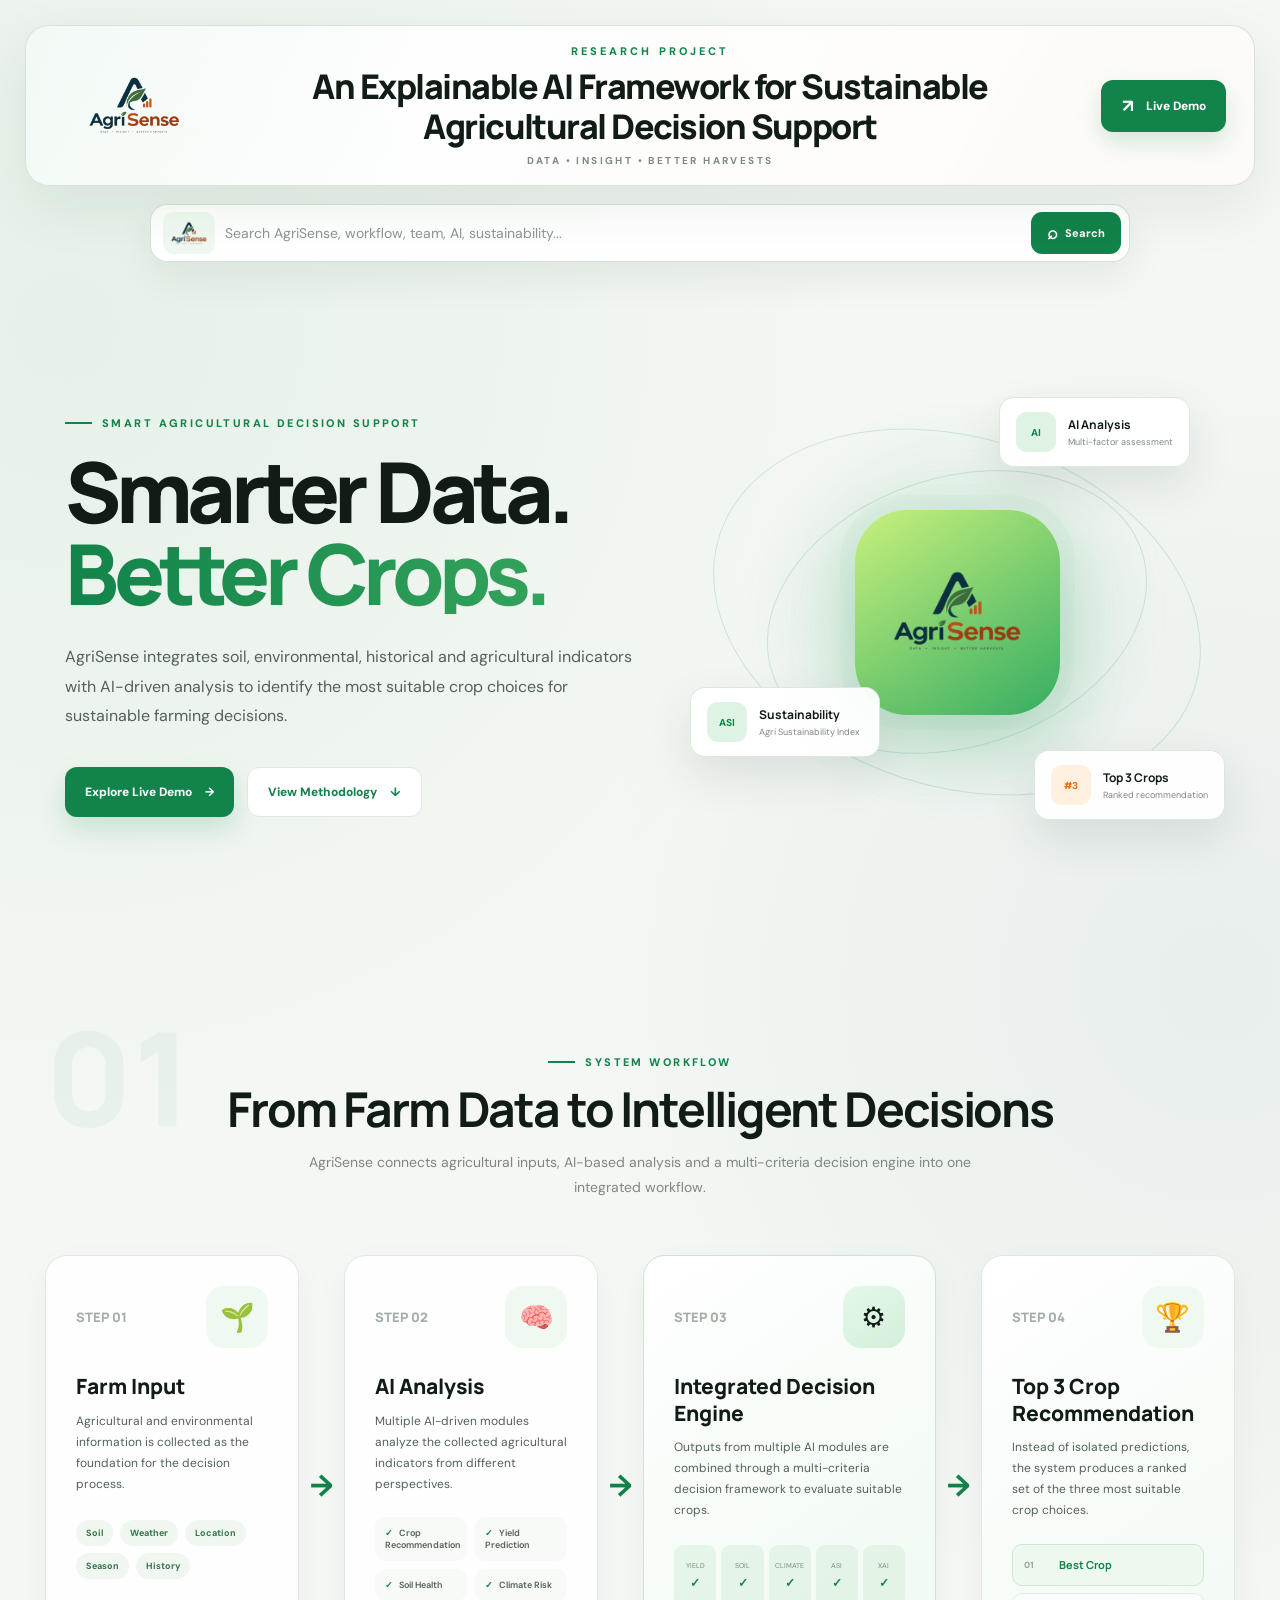
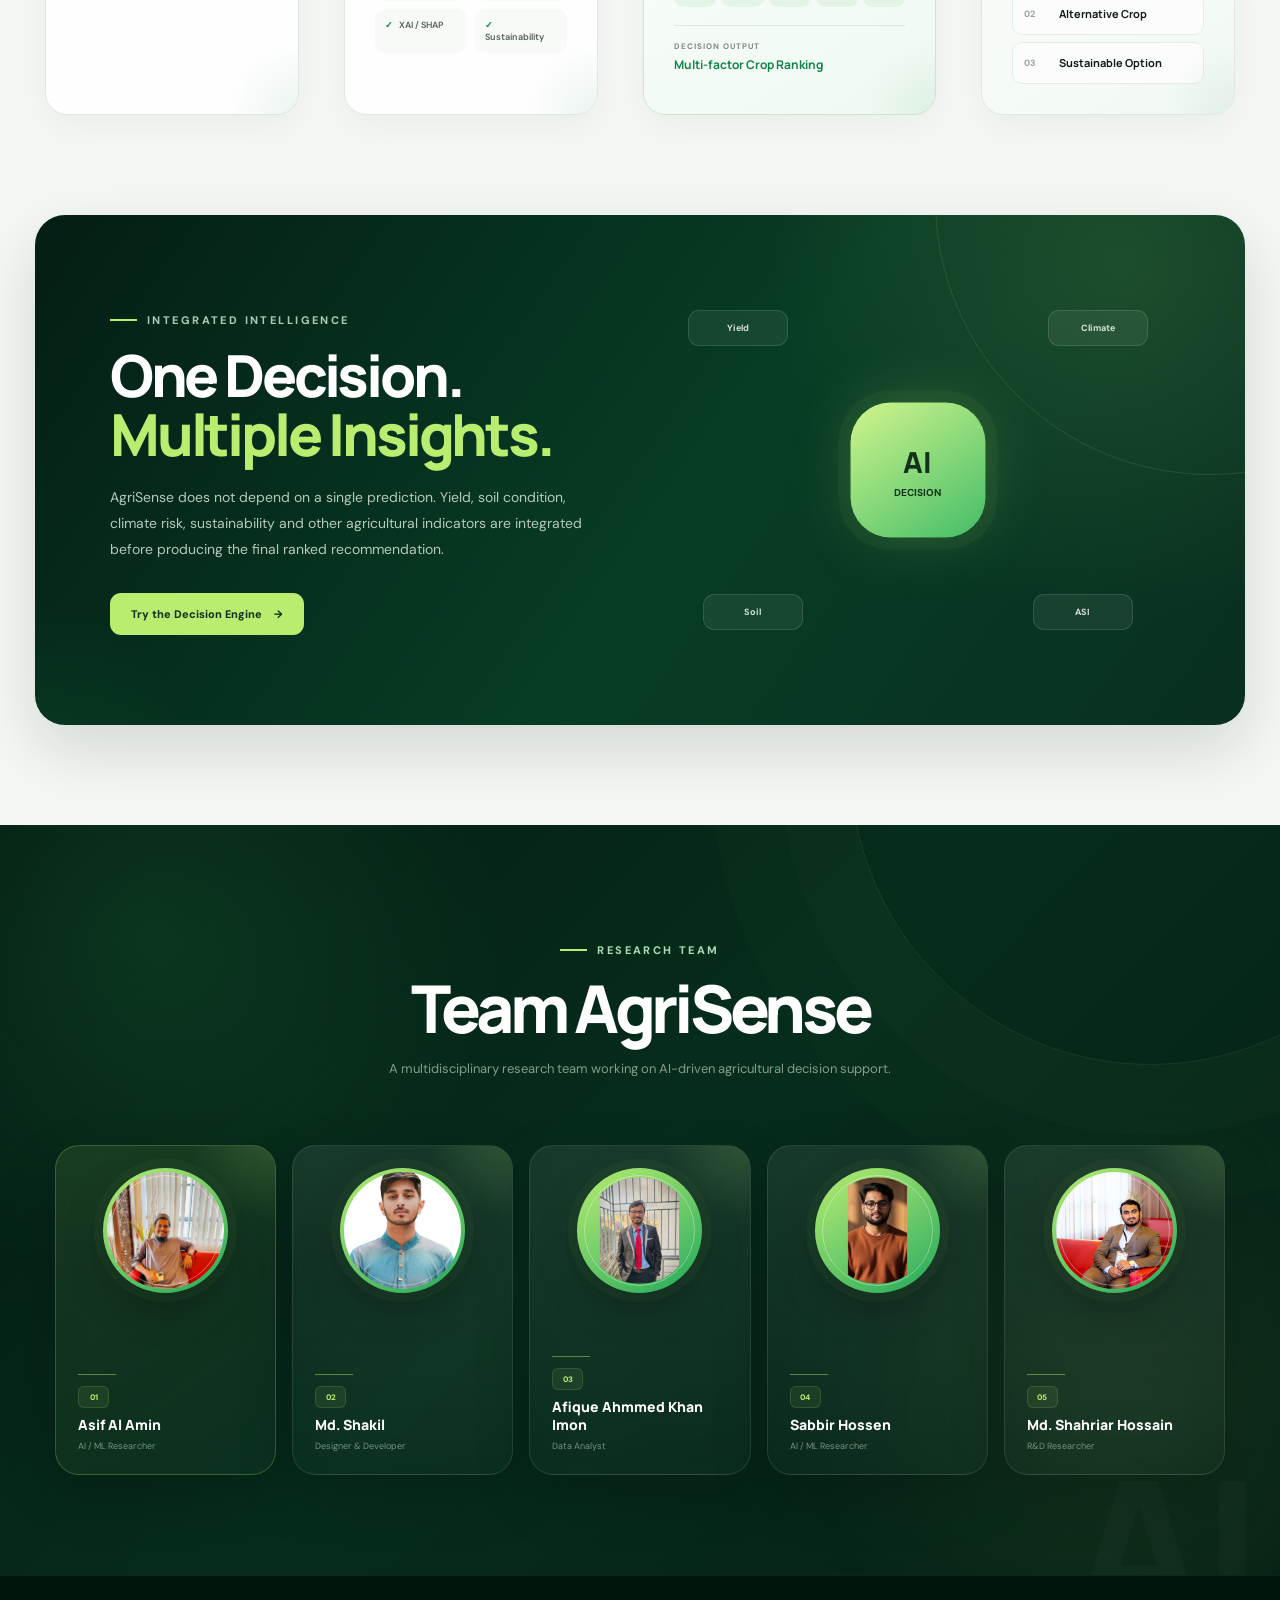
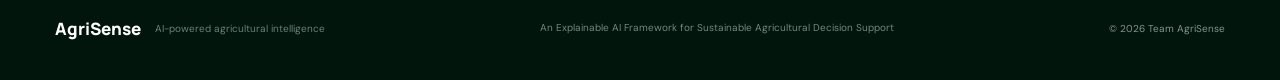
==== commit b9dad7c1: "Complete mobile responsive update and search bar" ====
--- a/index.html
+++ b/index.html
@@ -16,6 +16,9 @@
     >
 
     <title>AgriSense AI | Agricultural Decision Support</title>
+
+    <link rel="icon" type="image/png" href="assets/logo.png">
+    <meta name="theme-color" content="#12834a">
 
 
     <!-- =====================================================
@@ -122,6 +125,46 @@
     </header>
 
 
+    <!-- =====================================================
+         SITE SEARCH
+         ===================================================== -->
+
+    <div class="site-search-wrap" id="siteSearchWrap">
+
+        <form class="site-search" id="siteSearch" role="search">
+
+            <div class="site-search-logo" aria-hidden="true">
+                <img src="assets/logo.png" alt="">
+            </div>
+
+            <label class="sr-only" for="siteSearchInput">Search AgriSense</label>
+
+            <input
+                type="search"
+                id="siteSearchInput"
+                placeholder="Search AgriSense, workflow, team, AI, sustainability..."
+                autocomplete="off"
+                spellcheck="false"
+            >
+
+            <button type="submit" class="site-search-btn">
+                <span aria-hidden="true">⌕</span>
+                Search
+            </button>
+
+        </form>
+
+        <div
+            class="search-results"
+            id="searchResults"
+            role="status"
+            aria-live="polite"
+            aria-hidden="true"
+        ></div>
+
+    </div>
+
+
 
     <main>
 
@@ -1123,6 +1166,101 @@
          JAVASCRIPT
          ===================================================== -->
 
+    <script>
+        (() => {
+            const form = document.getElementById("siteSearch");
+            const input = document.getElementById("siteSearchInput");
+            const results = document.getElementById("searchResults");
+
+            if (!form || !input || !results) return;
+
+            const targets = [
+                { selector: ".intro-section", title: "Smarter Data. Better Crops.", type: "Hero / Agricultural Decision Support" },
+                { selector: ".workflow-section", title: "System Workflow", type: "Farm Data → AI Analysis → Decision Engine → Top 3 Crops" },
+                { selector: ".engine-section", title: "Integrated Intelligence", type: "Multi-factor Decision Engine" },
+                { selector: ".team-section", title: "Research Team", type: "Team AgriSense" }
+            ];
+
+            const teamCards = [...document.querySelectorAll(".team-member")].map(card => ({
+                element: card,
+                title: card.querySelector("h3")?.textContent.trim() || "Team Member",
+                type: card.querySelector(".member-info p")?.textContent.trim() || "Research Team"
+            }));
+
+            const staticTargets = targets.map(item => ({
+                ...item,
+                element: document.querySelector(item.selector)
+            })).filter(item => item.element);
+
+            function render(query) {
+                const q = query.trim().toLowerCase();
+
+                if (!q) {
+                    results.classList.remove("is-open");
+                    results.setAttribute("aria-hidden", "true");
+                    results.innerHTML = "";
+                    return;
+                }
+
+                const all = [...staticTargets, ...teamCards];
+                const matches = all.filter(item =>
+                    `${item.title} ${item.type}`.toLowerCase().includes(q)
+                ).slice(0, 6);
+
+                results.innerHTML = matches.length
+                    ? matches.map((item, i) => `
+                        <button type="button" class="search-result" data-index="${i}">
+                            <span>
+                                <strong>${escapeHtml(item.title)}</strong>
+                                <span>${escapeHtml(item.type)}</span>
+                            </span>
+                            <em>→</em>
+                        </button>
+                    `).join("")
+                    : `<div class="search-empty">No matching AgriSense section found.</div>`;
+
+                results.classList.add("is-open");
+                results.setAttribute("aria-hidden", "false");
+
+                [...results.querySelectorAll(".search-result")].forEach((button, index) => {
+                    button.addEventListener("click", () => {
+                        const target = matches[index].element;
+                        results.classList.remove("is-open");
+                        results.setAttribute("aria-hidden", "true");
+                        input.blur();
+                        target.scrollIntoView({ behavior: "smooth", block: "start" });
+                    });
+                });
+            }
+
+            function escapeHtml(value) {
+                return value.replace(/[&<>"']/g, char => ({
+                    "&": "&amp;",
+                    "<": "&lt;",
+                    ">": "&gt;",
+                    '"': "&quot;",
+                    "'": "&#039;"
+                }[char]));
+            }
+
+            input.addEventListener("input", () => render(input.value));
+
+            form.addEventListener("submit", event => {
+                event.preventDefault();
+                render(input.value);
+                const first = results.querySelector(".search-result");
+                if (first) first.focus();
+            });
+
+            document.addEventListener("click", event => {
+                if (!form.contains(event.target) && !results.contains(event.target)) {
+                    results.classList.remove("is-open");
+                    results.setAttribute("aria-hidden", "true");
+                }
+            });
+        })();
+    </script>
+
     <script src="js/app.js"></script>
 
 </body>
--- a/css/style.css
+++ b/css/style.css
@@ -2117,4 +2117,869 @@
 
 ::-webkit-scrollbar-thumb:hover {
     background: var(--green);
-}+}
+
+/* =========================================================
+   AGRISENSE AI — SEARCH BAR + RESPONSIVE SYSTEM
+   Added as a final override layer so the desktop design
+   remains intact while mobile/tablet layouts become fluid.
+   ========================================================= */
+
+.sr-only {
+    position: absolute;
+    width: 1px;
+    height: 1px;
+    padding: 0;
+    margin: -1px;
+    overflow: hidden;
+    clip: rect(0, 0, 0, 0);
+    white-space: nowrap;
+    border: 0;
+}
+
+/* ---------- SEARCH ---------- */
+
+.site-search-wrap {
+    width: min(980px, calc(100% - 50px));
+    margin: 18px auto 0;
+    position: relative;
+    z-index: 18;
+}
+
+.site-search {
+    min-height: 58px;
+    padding: 7px 8px 7px 12px;
+    display: grid;
+    grid-template-columns: 52px minmax(0, 1fr) auto;
+    align-items: center;
+    gap: 10px;
+    background: rgba(255,255,255,.94);
+    border: 1px solid rgba(210,224,214,.95);
+    border-radius: 17px;
+    box-shadow: 0 14px 40px rgba(11,45,26,.07);
+    backdrop-filter: blur(16px);
+}
+
+.site-search-logo {
+    width: 52px;
+    height: 42px;
+    display: grid;
+    place-items: center;
+    border-radius: 11px;
+    background: var(--green-pale);
+    overflow: hidden;
+}
+
+.site-search-logo img {
+    width: 46px;
+    height: 38px;
+    object-fit: contain;
+}
+
+.site-search input {
+    width: 100%;
+    min-width: 0;
+    height: 42px;
+    border: 0;
+    outline: 0;
+    background: transparent;
+    color: var(--ink);
+    font-size: 14px;
+}
+
+.site-search input::placeholder {
+    color: #8a978f;
+}
+
+.site-search:focus-within {
+    border-color: rgba(18,131,74,.42);
+    box-shadow: 0 16px 45px rgba(18,131,74,.10);
+}
+
+.site-search-btn {
+    min-height: 42px;
+    padding: 0 16px;
+    display: inline-flex;
+    align-items: center;
+    justify-content: center;
+    gap: 7px;
+    border: 0;
+    border-radius: 11px;
+    background: var(--green);
+    color: #fff;
+    font-size: 11px;
+    font-weight: 800;
+}
+
+.site-search-btn:hover {
+    background: var(--green-deep);
+}
+
+.site-search-btn span {
+    font-size: 18px;
+    line-height: 1;
+}
+
+.search-results {
+    display: none;
+    margin-top: 8px;
+    padding: 8px;
+    background: rgba(255,255,255,.98);
+    border: 1px solid var(--border);
+    border-radius: 14px;
+    box-shadow: 0 18px 50px rgba(11,45,26,.12);
+}
+
+.search-results.is-open {
+    display: block;
+}
+
+.search-result {
+    width: 100%;
+    padding: 11px 12px;
+    display: flex;
+    align-items: center;
+    justify-content: space-between;
+    gap: 12px;
+    border-radius: 10px;
+    color: var(--ink);
+    cursor: pointer;
+    text-align: left;
+}
+
+.search-result:hover,
+.search-result:focus-visible {
+    outline: none;
+    background: var(--green-pale);
+}
+
+.search-result strong {
+    display: block;
+    font-family: Manrope, sans-serif;
+    font-size: 12px;
+}
+
+.search-result span {
+    display: block;
+    margin-top: 2px;
+    color: var(--muted);
+    font-size: 10px;
+}
+
+.search-result em {
+    color: var(--green);
+    font-style: normal;
+    font-size: 11px;
+    font-weight: 800;
+}
+
+.search-empty {
+    padding: 14px;
+    color: var(--muted);
+    font-size: 11px;
+    text-align: center;
+}
+
+/* ---------- GLOBAL FLUID SAFETY ---------- */
+
+html,
+body {
+    width: 100%;
+    max-width: 100%;
+    overflow-x: hidden;
+}
+
+main,
+section,
+header,
+footer,
+div {
+    min-width: 0;
+}
+
+img,
+svg,
+video,
+canvas {
+    max-width: 100%;
+}
+
+/* ---------- 1200PX ---------- */
+
+@media (max-width: 1200px) {
+
+    .site-header {
+        width: calc(100% - 36px);
+        grid-template-columns: 150px minmax(0, 1fr) 140px;
+        gap: 18px;
+        padding: 16px 20px;
+    }
+
+    .header-logo img {
+        width: 135px;
+        height: auto;
+    }
+
+    .research-title h1 {
+        font-size: clamp(25px, 3vw, 32px);
+    }
+
+    .intro-section {
+        padding: 80px 40px;
+        grid-template-columns: minmax(0,1fr) minmax(380px,.9fr);
+        gap: 35px;
+    }
+
+    .intro-content h2 {
+        font-size: clamp(60px, 7vw, 78px);
+    }
+
+    .workflow-section {
+        padding-left: 40px;
+        padding-right: 40px;
+    }
+
+    .workflow {
+        grid-template-columns: repeat(2, minmax(0,1fr));
+    }
+
+    .workflow-arrow {
+        display: none;
+    }
+
+    .engine-section {
+        margin-left: 25px;
+        margin-right: 25px;
+        padding: 60px 50px;
+    }
+
+    .team-section {
+        padding-left: 40px;
+        padding-right: 40px;
+    }
+
+    .team-grid {
+        grid-template-columns: repeat(3, minmax(0,1fr));
+    }
+}
+
+/* ---------- 900PX ---------- */
+
+@media (max-width: 900px) {
+
+    .site-header {
+        width: calc(100% - 28px);
+        grid-template-columns: 120px minmax(0,1fr) 120px;
+        gap: 12px;
+        min-height: 92px;
+        border-radius: 19px;
+    }
+
+    .header-logo img {
+        width: 110px;
+    }
+
+    .research-label {
+        font-size: 9px;
+    }
+
+    .research-title h1 {
+        font-size: clamp(20px, 3.1vw, 27px);
+    }
+
+    .research-title p {
+        font-size: 8px;
+    }
+
+    .demo-btn {
+        min-width: 108px;
+        padding: 12px 12px;
+        font-size: 10px;
+    }
+
+    .site-search-wrap {
+        width: calc(100% - 28px);
+    }
+
+    .intro-section {
+        min-height: auto;
+        padding: 70px 28px 60px;
+        grid-template-columns: 1fr;
+        gap: 40px;
+    }
+
+    .intro-content {
+        max-width: 760px;
+    }
+
+    .intro-content h2 {
+        font-size: clamp(56px, 9vw, 76px);
+    }
+
+    .intro-content > p {
+        max-width: 680px;
+    }
+
+    .intro-visual {
+        min-height: 430px;
+        width: 100%;
+    }
+
+    .workflow-section {
+        padding: 75px 28px;
+    }
+
+    .section-heading h2 {
+        font-size: clamp(44px, 7vw, 58px);
+    }
+
+    .workflow {
+        grid-template-columns: 1fr 1fr;
+    }
+
+    .engine-section {
+        grid-template-columns: 1fr;
+        gap: 35px;
+        padding: 55px 35px;
+    }
+
+    .engine-content h2 {
+        font-size: clamp(45px, 7vw, 58px);
+    }
+
+    .engine-visual {
+        width: min(500px, 100%);
+    }
+
+    .team-section {
+        margin-top: 70px;
+        padding: 80px 28px;
+    }
+
+    .team-heading h2 {
+        font-size: clamp(48px, 8vw, 62px);
+    }
+
+    .team-grid {
+        grid-template-columns: repeat(2, minmax(0,1fr));
+    }
+
+    .site-footer {
+        padding: 25px 28px;
+        flex-wrap: wrap;
+    }
+}
+
+/* ---------- 600PX ---------- */
+
+@media (max-width: 600px) {
+
+    .site-header {
+        width: calc(100% - 20px);
+        min-height: 0;
+        margin-top: 10px;
+        padding: 13px 12px;
+        display: grid;
+        grid-template-columns: 78px minmax(0,1fr) 82px;
+        gap: 7px;
+        align-items: center;
+        border-radius: 17px;
+    }
+
+    .header-logo {
+        display: flex;
+        align-items: center;
+        justify-content: center;
+    }
+
+    .header-logo img {
+        width: 72px;
+        height: auto;
+    }
+
+    .research-title {
+        min-width: 0;
+    }
+
+    .research-label {
+        margin-bottom: 5px;
+        font-size: 6px;
+        letter-spacing: .18em;
+    }
+
+    .research-title h1 {
+        max-width: 100%;
+        font-size: clamp(14px, 4.2vw, 20px);
+        line-height: 1.12;
+        letter-spacing: -.035em;
+        overflow-wrap: normal;
+        word-break: normal;
+    }
+
+    .research-title p {
+        margin-top: 5px;
+        font-size: 5.5px;
+        letter-spacing: .16em;
+    }
+
+    .header-action {
+        justify-content: center;
+    }
+
+    .demo-btn {
+        width: 82px;
+        min-width: 0;
+        min-height: 36px;
+        padding: 0 6px;
+        gap: 5px;
+        border-radius: 9px;
+        font-size: 8px;
+    }
+
+    .demo-btn span {
+        font-size: 13px;
+    }
+
+    .site-search-wrap {
+        width: calc(100% - 20px);
+        margin-top: 12px;
+    }
+
+    .site-search {
+        min-height: 50px;
+        padding: 5px 6px 5px 8px;
+        grid-template-columns: 39px minmax(0,1fr) 58px;
+        gap: 6px;
+        border-radius: 13px;
+    }
+
+    .site-search-logo {
+        width: 39px;
+        height: 36px;
+        border-radius: 9px;
+    }
+
+    .site-search-logo img {
+        width: 36px;
+        height: 30px;
+    }
+
+    .site-search input {
+        height: 36px;
+        font-size: 11px;
+    }
+
+    .site-search input::placeholder {
+        font-size: 9px;
+    }
+
+    .site-search-btn {
+        min-height: 36px;
+        padding: 0 7px;
+        border-radius: 8px;
+        font-size: 8px;
+    }
+
+    .site-search-btn span {
+        display: none;
+    }
+
+    .intro-section {
+        padding: 48px 21px 55px;
+        gap: 28px;
+    }
+
+    .section-label {
+        gap: 7px;
+        font-size: 8px;
+        letter-spacing: .16em;
+    }
+
+    .section-label::before {
+        width: 18px;
+        height: 1px;
+    }
+
+    .intro-content h2 {
+        margin-top: 14px;
+        font-size: clamp(42px, 13vw, 62px);
+        line-height: .96;
+        letter-spacing: -.06em;
+    }
+
+    .intro-content > p {
+        margin-top: 20px;
+        font-size: 12px;
+        line-height: 1.75;
+    }
+
+    .intro-actions {
+        margin-top: 25px;
+        display: grid;
+        grid-template-columns: 1fr;
+        gap: 9px;
+        max-width: 320px;
+    }
+
+    .primary-btn,
+    .secondary-btn {
+        width: 100%;
+        min-height: 46px;
+        padding: 12px 15px;
+        font-size: 10px;
+    }
+
+    .intro-visual {
+        min-height: 370px;
+        overflow: hidden;
+    }
+
+    .visual-glow {
+        width: 300px;
+        height: 300px;
+    }
+
+    .circle-one {
+        width: 290px;
+        height: 205px;
+    }
+
+    .circle-two {
+        width: 350px;
+        height: 245px;
+    }
+
+    .visual-core {
+        width: 155px;
+        height: 155px;
+        border-radius: 38px;
+    }
+
+    .visual-core img {
+        width: 125px;
+        height: 95px;
+    }
+
+    .floating-card {
+        min-width: 0;
+        width: 150px;
+        padding: 9px 10px;
+        gap: 8px;
+        border-radius: 11px;
+    }
+
+    .floating-card > span {
+        width: 30px;
+        height: 30px;
+        border-radius: 8px;
+        font-size: 8px;
+    }
+
+    .floating-card strong {
+        font-size: 9px;
+    }
+
+    .floating-card small {
+        font-size: 7px;
+    }
+
+    .card-top {
+        top: 18px;
+        right: 0;
+    }
+
+    .card-left {
+        left: 0;
+        bottom: 72px;
+    }
+
+    .card-right {
+        right: 0;
+        bottom: 15px;
+    }
+
+    .workflow-section {
+        padding: 60px 21px;
+    }
+
+    .section-heading h2 {
+        margin-top: 14px;
+        font-size: clamp(38px, 10vw, 52px);
+        line-height: 1;
+    }
+
+    .section-heading p {
+        margin-top: 14px;
+        font-size: 11px;
+        line-height: 1.7;
+    }
+
+    .workflow {
+        grid-template-columns: 1fr;
+        gap: 13px;
+        margin-top: 32px;
+    }
+
+    .workflow-card {
+        min-height: 0;
+        padding: 20px;
+        border-radius: 17px;
+    }
+
+    .workflow-card h3 {
+        font-size: 17px;
+    }
+
+    .workflow-card > p {
+        font-size: 10px;
+        line-height: 1.7;
+    }
+
+    .workflow-tags {
+        gap: 5px;
+    }
+
+    .workflow-tags span {
+        font-size: 7px;
+        padding: 5px 7px;
+    }
+
+    .engine-section {
+        margin: 0 10px;
+        min-height: 0;
+        padding: 45px 21px;
+        grid-template-columns: 1fr;
+        gap: 28px;
+        border-radius: 22px;
+    }
+
+    .engine-content h2 {
+        margin-top: 14px;
+        font-size: clamp(39px, 11vw, 54px);
+        line-height: 1;
+    }
+
+    .engine-content p {
+        margin-top: 17px;
+        font-size: 11px;
+        line-height: 1.75;
+    }
+
+    .engine-btn {
+        margin-top: 22px;
+        padding: 12px 15px;
+        font-size: 9px;
+    }
+
+    .engine-visual {
+        width: 100%;
+        height: 285px;
+    }
+
+    .engine-center {
+        width: 100px;
+        height: 100px;
+        border-radius: 28px;
+    }
+
+    .engine-center span {
+        font-size: 22px;
+    }
+
+    .engine-center strong {
+        font-size: 8px;
+    }
+
+    .engine-node {
+        min-width: 72px;
+        padding: 8px 9px;
+        font-size: 7px;
+    }
+
+    .node-one { top: 8px; left: 0; }
+    .node-two { top: 8px; right: 0; }
+    .node-three { bottom: 8px; left: 5px; }
+    .node-four { bottom: 8px; right: 5px; }
+
+    .engine-line {
+        width: 105px;
+    }
+
+    .team-section {
+        margin-top: 55px;
+        padding: 65px 21px 60px;
+    }
+
+    .team-heading {
+        margin-bottom: 38px;
+    }
+
+    .team-heading h2 {
+        margin-top: 14px;
+        font-size: clamp(42px, 11vw, 56px);
+    }
+
+    .team-heading p {
+        margin-top: 13px;
+        font-size: 10px;
+        line-height: 1.7;
+    }
+
+    .team-grid {
+        grid-template-columns: 1fr;
+        gap: 13px;
+    }
+
+    .team-member {
+        min-height: 300px;
+        padding: 20px;
+        border-radius: 19px;
+    }
+
+    .member-photo {
+        width: 112px;
+        height: 112px;
+    }
+
+    .member-info h3 {
+        font-size: 14px;
+    }
+
+    .member-details {
+        left: 12px;
+        right: 12px;
+        bottom: 12px;
+        padding: 14px;
+    }
+
+    .site-footer {
+        min-height: 0;
+        padding: 24px 20px;
+        display: grid;
+        grid-template-columns: 1fr;
+        gap: 13px;
+        text-align: center;
+    }
+
+    .footer-left {
+        justify-content: center;
+        flex-wrap: wrap;
+    }
+
+    .footer-right {
+        white-space: normal;
+    }
+}
+
+/* ---------- 380PX ---------- */
+
+@media (max-width: 380px) {
+
+    .site-header {
+        grid-template-columns: 65px minmax(0,1fr) 72px;
+        padding: 11px 9px;
+        gap: 5px;
+    }
+
+    .header-logo img {
+        width: 62px;
+    }
+
+    .research-title h1 {
+        font-size: 13px;
+    }
+
+    .research-label {
+        font-size: 5.5px;
+    }
+
+    .research-title p {
+        font-size: 5px;
+    }
+
+    .demo-btn {
+        width: 72px;
+        min-height: 33px;
+        font-size: 7px;
+    }
+
+    .site-search {
+        grid-template-columns: 35px minmax(0,1fr) 52px;
+    }
+
+    .site-search-logo {
+        width: 35px;
+        height: 34px;
+    }
+
+    .site-search-logo img {
+        width: 32px;
+        height: 27px;
+    }
+
+    .site-search input {
+        font-size: 10px;
+    }
+
+    .site-search-btn {
+        font-size: 7px;
+    }
+
+    .intro-section {
+        padding-left: 16px;
+        padding-right: 16px;
+    }
+
+    .intro-content h2 {
+        font-size: 40px;
+    }
+
+    .intro-visual {
+        min-height: 320px;
+    }
+
+    .visual-core {
+        width: 135px;
+        height: 135px;
+        border-radius: 32px;
+    }
+
+    .visual-core img {
+        width: 110px;
+        height: 82px;
+    }
+
+    .floating-card {
+        width: 135px;
+    }
+
+    .workflow-section {
+        padding-left: 16px;
+        padding-right: 16px;
+    }
+
+    .engine-section {
+        margin-left: 7px;
+        margin-right: 7px;
+        padding-left: 17px;
+        padding-right: 17px;
+    }
+
+    .team-section {
+        padding-left: 16px;
+        padding-right: 16px;
+    }
+}
+
+/* ---------- ACCESSIBILITY ---------- */
+
+@media (prefers-reduced-motion: reduce) {
+    *,
+    *::before,
+    *::after {
+        scroll-behavior: auto !important;
+        animation-duration: .01ms !important;
+        animation-iteration-count: 1 !important;
+        transition-duration: .01ms !important;
+    }
+}
--- a/css/response.css
+++ b/css/response.css
@@ -1,1742 +1,373 @@
 /* =========================================================
-   AGRISENSE AI — RESPONSIVE CSS
-   response.css
-   Mobile + Tablet + Small Laptop
+   AGRISENSE AI — LIVE DEMO RESPONSIVE OVERRIDES
    ========================================================= */
 
-
-/* =========================================================
-   LARGE TABLET / SMALL LAPTOP
-   1200px
-   ========================================================= */
-
-@media (max-width: 1200px) {
-
-    .demo-header {
-        width:
-            calc(100% - 36px);
-
-        grid-template-columns:
-            170px
-            1fr
-            120px;
-
-        padding:
-            14px 20px;
-    }
-
-
+*,
+*::before,
+*::after {
+    box-sizing: border-box;
+}
+
+html,
+body {
+    width: 100%;
+    max-width: 100%;
+    overflow-x: hidden;
+}
+
+img, svg, video, canvas {
+    max-width: 100%;
+}
+
+input, select, textarea, button {
+    max-width: 100%;
+    box-sizing: border-box;
+}
+
+.demo-header,
+.demo-main,
+.demo-workspace,
+.input-panel,
+.result-panel,
+.farm-form,
+.result-content {
+    min-width: 0;
+    max-width: 100%;
+}
+
+.crop-main,
+.crop-result-info,
+.panel-heading > div,
+.result-heading > div,
+.derived-note > div:last-child,
+.asi-generated > div:last-child,
+.explanation-box > div:last-child,
+.demo-note > div:last-child {
+    min-width: 0;
+}
+
+.crop-main h4,
+.crop-main p,
+.crop-result-info h4,
+.crop-result-info p,
+.demo-title h1,
+.demo-intro h2,
+.demo-intro p,
+.derived-note strong,
+.derived-note p,
+.asi-generated strong,
+.asi-generated p,
+.explanation-box p,
+.demo-note p {
+    overflow-wrap: anywhere;
+    word-break: break-word;
+}
+
+@media (max-width: 950px) {
+    .demo-header,
     .demo-main {
-        width:
-            calc(100% - 36px);
-    }
-
-
-    .demo-intro {
-        padding:
-            65px 20px 40px;
-    }
-
-
-    .demo-intro h2 {
-        font-size:
-            54px;
-    }
-
+        width: calc(100% - 28px);
+    }
 
     .demo-workspace {
-        grid-template-columns:
-            minmax(0, 1fr)
-            minmax(390px, .85fr);
-
-        padding:
-            0 20px 45px;
-    }
-
-
-    .mini-flow {
-        margin-left:
-            20px;
-
-        margin-right:
-            20px;
-    }
-
-
-    .demo-note {
-        margin-left:
-            20px;
-
-        margin-right:
-            20px;
-    }
-
-}
-
-
-/* =========================================================
-   TABLET
-   950px
-   ========================================================= */
-
-@media (max-width: 950px) {
-
-
-    /* -----------------------------------------------------
-       HEADER
-       ----------------------------------------------------- */
-
-    .demo-header {
-
-        width:
-            calc(100% - 28px);
-
-        min-height:
-            88px;
-
-        grid-template-columns:
-            150px
-            1fr
-            100px;
-
-        gap:
-            15px;
-
-        padding:
-            12px 17px;
-
-        border-radius:
-            18px;
-    }
-
-
-    .demo-brand img {
-
-        width:
-            130px;
-
-        height:
-            55px;
-    }
-
-
-    .demo-title h1 {
-
-        font-size:
-            22px;
-    }
-
-
-    .demo-title > span {
-
-        font-size:
-            9px;
-    }
-
-
-    .back-btn {
-
-        min-height:
-            42px;
-
-        padding:
-            0 13px;
-
-        font-size:
-            11px;
-    }
-
-
-    /* -----------------------------------------------------
-       MAIN
-       ----------------------------------------------------- */
-
-    .demo-main {
-
-        width:
-            calc(100% - 28px);
-    }
-
-
-    /* -----------------------------------------------------
-       INTRO
-       ----------------------------------------------------- */
-
-    .demo-intro {
-
-        padding:
-            60px 15px 35px;
-
-        align-items:
-            flex-start;
-
-        flex-direction:
-            column;
-
-        gap:
-            25px;
-    }
-
-
-    .demo-intro h2 {
-
-        max-width:
-            700px;
-
-        font-size:
-            50px;
-    }
-
-
-    .demo-intro p {
-
-        max-width:
-            680px;
-
-        font-size:
-            14px;
-    }
-
-
-    /* -----------------------------------------------------
-       FLOW
-       ----------------------------------------------------- */
-
-    .mini-flow {
-
-        margin:
-            0 15px 30px;
-
-        padding:
-            14px 15px;
-
-        gap:
-            13px;
-
-        overflow-x:
-            auto;
-
-        justify-content:
-            flex-start;
-    }
-
-
-    .flow-line {
-        width:
-            35px;
-
-        flex-shrink:
-            0;
-    }
-
-
-    .flow-item {
-        flex-shrink:
-            0;
-    }
-
-
-    /* -----------------------------------------------------
-       WORKSPACE
-       ----------------------------------------------------- */
-
-    .demo-workspace {
-
-        grid-template-columns:
-            1fr;
-
-        gap:
-            25px;
-
-        padding:
-            0 15px 40px;
-    }
-
-
-    /* IMPORTANT
-       Result should NOT remain sticky
-    */
-
-    .result-panel {
-
-        position:
-            relative;
-
-        top:
-            auto;
-    }
-
-
-    /* -----------------------------------------------------
-       FORM GRID
-       ----------------------------------------------------- */
-
-    .form-grid.three {
-
-        grid-template-columns:
-            repeat(2, minmax(0,1fr));
-    }
-
-
-    /* -----------------------------------------------------
-       RESULT
-       ----------------------------------------------------- */
-
-    .empty-result,
-    .loading-state {
-
-        min-height:
-            430px;
-    }
-
-
-    /* -----------------------------------------------------
-       NOTE
-       ----------------------------------------------------- */
-
-    .demo-note {
-
-        margin:
-            0 15px 60px;
-    }
-
-}
-
-
-/* =========================================================
-   MOBILE
-   700px
-   ========================================================= */
-
-@media (max-width: 700px) {
-
-
-    /* -----------------------------------------------------
-       BODY
-       ----------------------------------------------------- */
-
-    body {
-        overflow-x:
-            hidden;
-    }
-
-
-    /* -----------------------------------------------------
-       HEADER
-       ----------------------------------------------------- */
-
-    .demo-header {
-
-        width:
-            calc(100% - 22px);
-
-        min-height:
-            auto;
-
-        margin-top:
-            11px;
-
-        padding:
-            12px 14px;
-
-        display:
-            grid;
-
-        grid-template-columns:
-            1fr auto;
-
-        gap:
-            10px;
-
-        border-radius:
-            17px;
-    }
-
-
-    .demo-brand img {
-
-        width:
-            115px;
-
-        height:
-            48px;
-    }
-
-
-    .demo-title {
-
-        grid-column:
-            1 / -1;
-
-        grid-row:
-            2;
-
-        order:
-            3;
-
-        text-align:
-            left;
-
-        padding:
-            7px 2px 2px;
-
-        border-top:
-            1px solid #edf2ee;
-    }
-
-
-    .demo-title > span {
-
-        margin-bottom:
-            4px;
-
-        font-size:
-            8px;
-    }
-
-
-    .demo-title h1 {
-
-        font-size:
-            18px;
-
-        line-height:
-            1.2;
-    }
-
-
-    .back-btn {
-
-        justify-self:
-            end;
-
-        min-height:
-            39px;
-
-        padding:
-            0 13px;
-
-        font-size:
-            10px;
-    }
-
-
-    /* -----------------------------------------------------
-       MAIN
-       ----------------------------------------------------- */
-
-    .demo-main {
-
-        width:
-            calc(100% - 22px);
-    }
-
-
-    /* -----------------------------------------------------
-       INTRO
-       ----------------------------------------------------- */
-
-    .demo-intro {
-
-        padding:
-            45px 8px 28px;
-
-        gap:
-            19px;
-    }
-
-
-    .demo-label {
-
-        font-size:
-            9px;
-
-        letter-spacing:
-            .17em;
-    }
-
-
-    .demo-label::before {
-
-        width:
-            23px;
-    }
-
-
-    .demo-intro h2 {
-
-        margin-top:
-            12px;
-
-        font-size:
-            clamp(39px, 11vw, 53px);
-
-        line-height:
-            1.01;
-    }
-
-
-    .demo-intro p {
-
-        margin-top:
-            17px;
-
-        font-size:
-            12px;
-
-        line-height:
-            1.75;
-    }
-
-
-    .demo-status {
-
-        min-width:
-            auto;
-
-        padding:
-            10px 14px;
-
-        font-size:
-            8px;
-    }
-
-
-    /* -----------------------------------------------------
-       FLOW
-       ----------------------------------------------------- */
-
-    .mini-flow {
-
-        margin:
-            0 8px 23px;
-
-        padding:
-            11px 12px;
-
-        gap:
-            11px;
-
-        border-radius:
-            13px;
-
-        scrollbar-width:
-            none;
-    }
-
-
-    .mini-flow::-webkit-scrollbar {
-        display:
-            none;
-    }
-
-
-    .flow-item {
-
-        gap:
-            7px;
-    }
-
-
-    .flow-item span {
-
-        width:
-            26px;
-
-        height:
-            26px;
-
-        font-size:
-            8px;
-    }
-
-
-    .flow-item strong {
-
-        font-size:
-            9px;
-    }
-
-
-    .flow-line {
-
-        width:
-            22px;
-    }
-
-
-    /* -----------------------------------------------------
-       WORKSPACE
-       ----------------------------------------------------- */
-
-    .demo-workspace {
-
-        display:
-            flex;
-
-        flex-direction:
-            column;
-
-        gap:
-            18px;
-
-        padding:
-            0 8px 30px;
-    }
-
+        grid-template-columns: 1fr;
+    }
 
     .input-panel,
     .result-panel {
-
-        width:
-            100%;
-
-        border-radius:
-            19px;
-    }
-
-
-    /* -----------------------------------------------------
-       PANEL HEADER
-       ----------------------------------------------------- */
+        width: 100%;
+    }
+
+    .form-grid.three {
+        grid-template-columns: repeat(2, minmax(0,1fr));
+    }
+
+    .result-panel {
+        position: relative;
+        top: auto;
+    }
+}
+
+@media (max-width: 700px) {
+
+    .demo-header {
+        width: calc(100% - 20px);
+        min-height: 0;
+        margin: 10px auto 0;
+        padding: 14px 11px;
+
+        display: grid;
+        grid-template-columns: 78px minmax(0,1fr) 82px;
+        align-items: center;
+        gap: 7px;
+
+        overflow: hidden;
+        border-radius: 17px;
+    }
+
+    .demo-brand {
+        min-width: 0;
+        display: flex;
+        align-items: center;
+        justify-content: center;
+    }
+
+    .demo-brand img {
+        width: 72px;
+        height: auto;
+    }
+
+    .demo-title {
+        grid-column: auto;
+        grid-row: 1;
+        width: 100%;
+        min-width: 0;
+        padding: 0;
+        border: 0;
+        text-align: center;
+    }
+
+    .demo-title > span {
+        margin-bottom: 5px;
+        font-size: 6px;
+        letter-spacing: .17em;
+    }
+
+    .demo-title h1 {
+        margin: 0;
+        font-size: clamp(14px, 4.1vw, 19px);
+        line-height: 1.13;
+        white-space: normal;
+        overflow-wrap: normal;
+        word-break: normal;
+    }
+
+    .back-btn {
+        grid-column: auto;
+        grid-row: 1;
+        justify-self: center;
+        width: 82px;
+        min-width: 0;
+        min-height: 36px;
+        padding: 0 6px;
+        font-size: 8px;
+        white-space: nowrap;
+    }
+
+    .demo-main {
+        width: calc(100% - 20px);
+        padding: 38px 0 50px;
+    }
+
+    .demo-intro {
+        display: flex;
+        flex-direction: column;
+        align-items: flex-start;
+        gap: 17px;
+        margin-bottom: 23px;
+    }
+
+    .demo-intro h2 {
+        width: 100%;
+        max-width: 100%;
+        font-size: clamp(38px, 11vw, 52px);
+        line-height: .99;
+        letter-spacing: -.055em;
+    }
+
+    .demo-intro p {
+        max-width: 100%;
+        margin-top: 14px;
+        font-size: 11px;
+        line-height: 1.7;
+    }
+
+    .demo-status {
+        width: auto;
+        max-width: 100%;
+        padding: 9px 12px;
+        font-size: 8px;
+    }
+
+    .mini-flow {
+        width: 100%;
+        max-width: 100%;
+        margin: 0 0 20px;
+        padding: 10px;
+        gap: 10px;
+        overflow-x: auto;
+        overflow-y: hidden;
+        scrollbar-width: none;
+    }
+
+    .mini-flow::-webkit-scrollbar {
+        display: none;
+    }
+
+    .flow-item,
+    .flow-line {
+        flex-shrink: 0;
+    }
+
+    .flow-item strong {
+        font-size: 8px;
+    }
+
+    .demo-workspace {
+        width: 100%;
+        display: flex;
+        flex-direction: column;
+        gap: 17px;
+        padding: 0;
+    }
+
+    .input-panel,
+    .result-panel {
+        width: 100%;
+        border-radius: 18px;
+        overflow: hidden;
+    }
 
     .panel-heading,
     .result-heading {
-
-        min-height:
-            82px;
-
-        padding:
-            18px 18px;
-    }
-
-
-    .panel-heading > div:first-child > span,
-    .result-heading > div:first-child > span {
-
-        font-size:
-            8px;
-    }
-
+        min-height: 76px;
+        padding: 16px;
+        gap: 9px;
+    }
 
     .panel-heading h3,
     .result-heading h3 {
-
-        margin-top:
-            5px;
-
-        font-size:
-            18px;
-    }
-
+        font-size: 17px;
+    }
 
     .panel-icon {
-
-        width:
-            41px;
-
-        height:
-            41px;
-
-        border-radius:
-            11px;
-
-        font-size:
-            20px;
-    }
-
-
-    /* -----------------------------------------------------
-       FORM
-       ----------------------------------------------------- */
+        width: 38px;
+        height: 38px;
+        flex-shrink: 0;
+    }
 
     .farm-form {
-
-        padding:
-            20px 18px;
-    }
-
-
-    .form-section {
-
-        padding-bottom:
-            22px;
-
-        margin-bottom:
-            22px;
-    }
-
-
-    .form-section-title {
-
-        margin-bottom:
-            15px;
-
-        gap:
-            8px;
-
-        font-size:
-            12px;
-    }
-
-
-    .form-section-title span {
-
-        width:
-            27px;
-
-        height:
-            27px;
-
-        font-size:
-            8px;
-    }
-
-
-    /* -----------------------------------------------------
-       FORM GRID
-       ----------------------------------------------------- */
+        padding: 18px 15px;
+    }
 
     .form-grid,
     .form-grid.three {
-
-        grid-template-columns:
-            1fr;
-
-        gap:
-            14px;
-    }
-
-
-    /* -----------------------------------------------------
-       LABEL
-       ----------------------------------------------------- */
-
-    .input-group label {
-
-        margin-bottom:
-            7px;
-
-        font-size:
-            11px;
-    }
-
-
-    .input-group label small {
-
-        font-size:
-            8px;
-    }
-
-
-    /* -----------------------------------------------------
-       INPUT
-       ----------------------------------------------------- */
+        grid-template-columns: minmax(0,1fr);
+        gap: 12px;
+    }
+
+    .input-group,
+    .input-group input,
+    .input-group select,
+    .input-group textarea {
+        width: 100%;
+        min-width: 0;
+    }
 
     .input-group input,
     .input-group select {
-
-        height:
-            48px;
-
-        padding:
-            0 13px;
-
-        border-radius:
-            10px;
-
-        font-size:
-            12px;
-    }
-
-
-    .input-group input::placeholder {
-
-        font-size:
-            11px;
-    }
-
-
-    .input-unit input {
-
-        padding-right:
-            58px;
-    }
-
-
-    .input-unit > span {
-
-        right:
-            12px;
-
-        font-size:
-            8px;
-    }
-
-
-    /* -----------------------------------------------------
-       DERIVED NOTE
-       ----------------------------------------------------- */
-
-    .derived-note {
-
-        grid-template-columns:
-            36px 1fr;
-
-        gap:
-            10px;
-
-        padding:
-            14px;
-
-        border-radius:
-            13px;
-    }
-
-
-    .derived-icon {
-
-        width:
-            34px;
-
-        height:
-            34px;
-
-        font-size:
-            14px;
-    }
-
-
-    .derived-note strong {
-
-        font-size:
-            10px;
-    }
-
-
-    .derived-note p {
-
-        margin-top:
-            4px;
-
-        font-size:
-            9px;
-
-        line-height:
-            1.55;
-    }
-
-
-    /* -----------------------------------------------------
-       FORM BUTTONS
-       ----------------------------------------------------- */
+        height: 46px;
+        padding: 0 12px;
+        font-size: 12px;
+    }
 
     .form-actions {
-
-        padding-top:
-            18px;
-
-        display:
-            grid;
-
-        grid-template-columns:
-            90px 1fr;
-
-        gap:
-            9px;
-    }
-
-
-    .clear-btn {
-
-        width:
-            100%;
-
-        height:
-            47px;
-
-        padding:
-            0;
-
-        font-size:
-            11px;
-    }
-
-
-    .predict-btn {
-
-        width:
-            100%;
-
-        min-width:
-            0;
-
-        height:
-            47px;
-
-        padding:
-            0 14px;
-
-        font-size:
-            11px;
-    }
-
-
-    .predict-btn b {
-
-        font-size:
-            17px;
-    }
-
-
-    /* -----------------------------------------------------
-       EMPTY RESULT
-       ----------------------------------------------------- */
-
-    .empty-result {
-
-        min-height:
-            390px;
-
-        padding:
-            40px 22px;
-    }
-
-
-    .empty-icon {
-
-        width:
-            75px;
-
-        height:
-            75px;
-
-        border-radius:
-            23px;
-
-        font-size:
-            34px;
-    }
-
-
-    .empty-result h4 {
-
-        margin-top:
-            20px;
-
-        font-size:
-            18px;
-    }
-
-
-    .empty-result p {
-
-        max-width:
-            320px;
-
-        margin-top:
-            9px;
-
-        font-size:
-            10px;
-
-        line-height:
-            1.75;
-    }
-
-
-    /* -----------------------------------------------------
-       LOADING
-       ----------------------------------------------------- */
-
-    .loading-state {
-
-        min-height:
-            390px;
-
-        padding:
-            40px 22px;
-    }
-
-
-    .loader {
-
-        width:
-            52px;
-
-        height:
-            52px;
-    }
-
-
-    .loading-state strong {
-
-        margin-top:
-            18px;
-
-        font-size:
-            15px;
-    }
-
-
-    .loading-state p {
-
-        max-width:
-            300px;
-
-        font-size:
-            10px;
-    }
-
-
-    /* -----------------------------------------------------
-       RESULT CONTENT
-       ----------------------------------------------------- */
-
-    .result-content {
-
-        padding:
-            17px;
-    }
-
-
-    /* -----------------------------------------------------
-       TOP CROP
-       ----------------------------------------------------- */
-
-    .top-crop {
-
-        min-height:
-            125px;
-
-        padding:
-            15px;
-
-        grid-template-columns:
-            42px 1fr 55px;
-
-        gap:
-            10px;
-
-        border-radius:
-            15px;
-    }
-
-
-    .rank-badge {
-
-        width:
-            39px;
-
-        height:
-            39px;
-
-        border-radius:
-            11px;
-
-        font-size:
-            11px;
-    }
-
-
-    .crop-main > span {
-
-        font-size:
-            7px;
-    }
-
-
-    .crop-main h4 {
-
-        margin-top:
-            4px;
-
-        font-size:
-            20px;
-    }
-
-
-    .crop-main p {
-
-        margin-top:
-            4px;
-
-        font-size:
-            8px;
-
-        line-height:
-            1.5;
-    }
-
-
-    .score strong {
-
-        font-size:
-            18px;
-    }
-
-
-    .score span {
-
-        font-size:
-            7px;
-    }
-
-
-    /* -----------------------------------------------------
-       OTHER CROPS
-       ----------------------------------------------------- */
-
-    .crop-result {
-
-        min-height:
-            70px;
-
-        padding:
-            11px 12px;
-
-        grid-template-columns:
-            32px 1fr 45px;
-
-        gap:
-            9px;
-
-        border-radius:
-            12px;
-    }
-
-
-    .small-rank {
-
-        width:
-            29px;
-
-        height:
-            29px;
-
-        border-radius:
-            8px;
-
-        font-size:
-            8px;
-    }
-
-
-    .crop-result-info h4 {
-
-        font-size:
-            12px;
-    }
-
-
-    .crop-result-info p {
-
-        margin-top:
-            3px;
-
-        font-size:
-            8px;
-
-        line-height:
-            1.45;
-    }
-
-
-    .crop-result > strong {
-
-        font-size:
-            12px;
-    }
-
-
-    /* -----------------------------------------------------
-       ANALYSIS
-       ----------------------------------------------------- */
-
-    .analysis-summary {
-
-        margin-top:
-            15px;
-
-        padding:
-            15px;
-
-        border-radius:
-            13px;
-    }
-
-
-    .summary-heading > span {
-
-        font-size:
-            7px;
-    }
-
-
-    .summary-heading strong {
-
-        margin-top:
-            4px;
-
-        font-size:
-            12px;
-    }
-
-
-    /* -----------------------------------------------------
-       FACTORS
-       ----------------------------------------------------- */
-
-    .factor-grid {
-
-        grid-template-columns:
-            1fr;
-
-        gap:
-            13px;
-
-        margin-top:
-            16px;
-    }
-
-
-    .factor {
-
-        grid-template-columns:
-            58px 1fr 35px;
-
-        gap:
-            7px;
-    }
-
-
-    .factor > span {
-
-        font-size:
-            9px;
-    }
-
-
-    .factor > strong {
-
-        font-size:
-            9px;
-    }
-
-
-    .factor-bar {
-
-        height:
-            6px;
-    }
-
-
-    /* -----------------------------------------------------
-       ASI
-       ----------------------------------------------------- */
-
-    .asi-generated {
-
-        margin-top:
-            13px;
-
-        padding:
-            14px;
-
-        grid-template-columns:
-            34px 1fr;
-
-        gap:
-            10px;
-
-        border-radius:
-            13px;
-    }
-
-
-    .asi-generated-icon {
-
-        width:
-            32px;
-
-        height:
-            32px;
-
-        font-size:
-            14px;
-    }
-
-
-    .asi-generated span {
-
-        font-size:
-            7px;
-    }
-
-
-    .asi-generated strong {
-
-        margin-top:
-            3px;
-
-        font-size:
-            10px;
-    }
-
-
-    .asi-generated p {
-
-        margin-top:
-            4px;
-
-        font-size:
-            8px;
-
-        line-height:
-            1.55;
-    }
-
-
-    /* -----------------------------------------------------
-       EXPLANATION
-       ----------------------------------------------------- */
-
-    .explanation-box {
-
-        margin-top:
-            13px;
-
-        padding:
-            14px;
-
-        grid-template-columns:
-            32px 1fr;
-
-        gap:
-            10px;
-
-        border-radius:
-            13px;
-    }
-
-
-    .explanation-icon {
-
-        width:
-            30px;
-
-        height:
-            30px;
-
-        font-size:
-            13px;
-    }
-
-
-    .explanation-box span {
-
-        font-size:
-            7px;
-    }
-
-
-    .explanation-box p {
-
-        margin-top:
-            4px;
-
-        font-size:
-            9px;
-
-        line-height:
-            1.6;
-    }
-
-
-    /* -----------------------------------------------------
-       NEW ANALYSIS
-       ----------------------------------------------------- */
-
-    .new-analysis-btn {
-
-        height:
-            44px;
-
-        margin-top:
-            13px;
-
-        border-radius:
-            10px;
-
-        font-size:
-            10px;
-    }
-
-
-    /* -----------------------------------------------------
-       BOTTOM NOTE
-       ----------------------------------------------------- */
-
-    .demo-note {
-
-        margin:
-            0 8px 45px;
-
-        padding:
-            16px;
-
-        gap:
-            10px;
-
-        border-radius:
-            13px;
-    }
-
-
-    .note-icon {
-
-        width:
-            30px;
-
-        height:
-            30px;
-
-        border-radius:
-            8px;
-
-        font-size:
-            12px;
-    }
-
-
-    .demo-note strong {
-
-        font-size:
-            11px;
-    }
-
-
-    .demo-note p {
-
-        margin-top:
-            5px;
-
-        font-size:
-            8px;
-
-        line-height:
-            1.65;
-    }
-
-}
-
-
-/* =========================================================
-   SMALL MOBILE
-   430px
-   ========================================================= */
-
-@media (max-width: 430px) {
-
-
-    .demo-header {
-
-        width:
-            calc(100% - 16px);
-
-        padding:
-            10px 12px;
-    }
-
-
-    .demo-brand img {
-
-        width:
-            100px;
-
-        height:
-            43px;
-    }
-
-
-    .back-btn {
-
-        min-height:
-            36px;
-
-        padding:
-            0 11px;
-
-        font-size:
-            9px;
-    }
-
-
-    .demo-title h1 {
-
-        font-size:
-            16px;
-    }
-
-
-    .demo-intro {
-
-        padding:
-            38px 6px 24px;
-    }
-
-
-    .demo-intro h2 {
-
-        font-size:
-            38px;
-    }
-
-
-    .demo-intro p {
-
-        font-size:
-            11px;
-    }
-
-
-    .demo-status {
-
-        font-size:
-            7px;
-    }
-
-
-    .mini-flow {
-
-        margin-left:
-            6px;
-
-        margin-right:
-            6px;
-    }
-
-
-    .demo-workspace {
-
-        padding-left:
-            6px;
-
-        padding-right:
-            6px;
-    }
-
-
-    .panel-heading,
-    .result-heading {
-
-        padding:
-            16px;
-    }
-
-
-    .panel-heading h3,
-    .result-heading h3 {
-
-        font-size:
-            16px;
-    }
-
-
-    .farm-form {
-
-        padding:
-            17px 15px;
-    }
-
-
-    .form-section-title {
-
-        font-size:
-            11px;
-    }
-
-
-    .input-group input,
-    .input-group select {
-
-        height:
-            46px;
-
-        font-size:
-            11px;
-    }
-
-
-    .form-actions {
-
-        grid-template-columns:
-            80px 1fr;
-    }
-
-
-    .result-content {
-
-        padding:
-            14px;
-    }
-
-
-    .top-crop {
-
-        grid-template-columns:
-            38px 1fr 48px;
-
-        padding:
-            13px;
-
-        min-height:
-            116px;
-    }
-
-
-    .rank-badge {
-
-        width:
-            35px;
-
-        height:
-            35px;
-    }
-
-
-    .crop-main h4 {
-
-        font-size:
-            18px;
-    }
-
-
-    .crop-main p {
-
-        font-size:
-            7px;
-    }
-
-
-    .score strong {
-
-        font-size:
-            16px;
-    }
-
-
-    .crop-result {
-
-        grid-template-columns:
-            30px 1fr 40px;
-
-        padding:
-            10px;
-    }
-
-
-    .crop-result-info h4 {
-
-        font-size:
-            11px;
-    }
-
-
-    .crop-result-info p {
-
-        font-size:
-            7px;
-    }
-
-
-    .crop-result > strong {
-
-        font-size:
-            11px;
-    }
-
-
-    .factor {
-
-        grid-template-columns:
-            52px 1fr 32px;
-    }
-
-}
-
-
-/* =========================================================
-   VERY SMALL DEVICES
-   360px
-   ========================================================= */
-
-@media (max-width: 360px) {
-
-
-    .demo-intro h2 {
-
-        font-size:
-            34px;
-    }
-
-
-    .demo-title h1 {
-
-        font-size:
-            15px;
-    }
-
-
-    .flow-item strong {
-
-        font-size:
-            8px;
-    }
-
-
-    .form-actions {
-
-        grid-template-columns:
-            1fr;
-    }
-
+        grid-template-columns: minmax(75px,90px) minmax(0,1fr);
+        gap: 8px;
+    }
 
     .clear-btn,
     .predict-btn {
-
-        width:
-            100%;
-    }
-
+        width: 100%;
+        min-width: 0;
+    }
+
+    .result-content {
+        padding: 15px;
+    }
 
     .top-crop {
-
-        grid-template-columns:
-            35px 1fr;
-
-        gap:
-            9px;
-    }
-
+        width: 100%;
+        grid-template-columns: 40px minmax(0,1fr) 50px;
+        gap: 8px;
+        padding: 13px;
+    }
+
+    .crop-result {
+        width: 100%;
+        grid-template-columns: 30px minmax(0,1fr) 42px;
+        gap: 8px;
+        padding: 10px;
+    }
+
+    .factor {
+        width: 100%;
+        grid-template-columns: 52px minmax(0,1fr) 32px;
+        gap: 6px;
+    }
+
+    .factor-bar {
+        width: 100%;
+        min-width: 0;
+    }
+
+    .demo-note {
+        width: 100%;
+        margin: 0 0 35px;
+        grid-template-columns: 30px minmax(0,1fr);
+    }
+}
+
+@media (max-width: 430px) {
+    .demo-header {
+        width: calc(100% - 14px);
+        grid-template-columns: 68px minmax(0,1fr) 72px;
+        padding: 11px 8px;
+        gap: 5px;
+    }
+
+    .demo-brand img { width: 63px; }
+    .demo-title h1 { font-size: 13px; }
+    .demo-title > span { font-size: 5.5px; }
+    .back-btn { width: 72px; min-height: 34px; font-size: 7px; }
+    .demo-main { width: calc(100% - 14px); }
+    .demo-intro h2 { font-size: 37px; }
+    .farm-form { padding: 16px 13px; }
+    .result-content { padding: 13px; }
+}
+
+@media (max-width: 360px) {
+    .demo-header {
+        grid-template-columns: 60px minmax(0,1fr) 66px;
+    }
+
+    .demo-brand img { width: 57px; }
+    .demo-title h1 { font-size: 12px; }
+    .back-btn { width: 66px; font-size: 6.5px; }
+
+    .form-actions {
+        grid-template-columns: 1fr;
+    }
+
+    .top-crop {
+        grid-template-columns: 34px minmax(0,1fr);
+    }
 
     .score {
-
-        grid-column:
-            2;
-
-        text-align:
-            left;
-
-        margin-top:
-            3px;
-    }
-
-
-    .top-crop::after {
-
-        font-size:
-            80px;
-    }
-
-}+        grid-column: 2;
+        text-align: left;
+        margin-top: 2px;
+    }
+
+    .crop-result {
+        grid-template-columns: 28px minmax(0,1fr) 35px;
+    }
+}
+
+@media (prefers-reduced-motion: reduce) {
+    *, *::before, *::after {
+        animation-duration: .01ms !important;
+        animation-iteration-count: 1 !important;
+        transition-duration: .01ms !important;
+    }
+}
